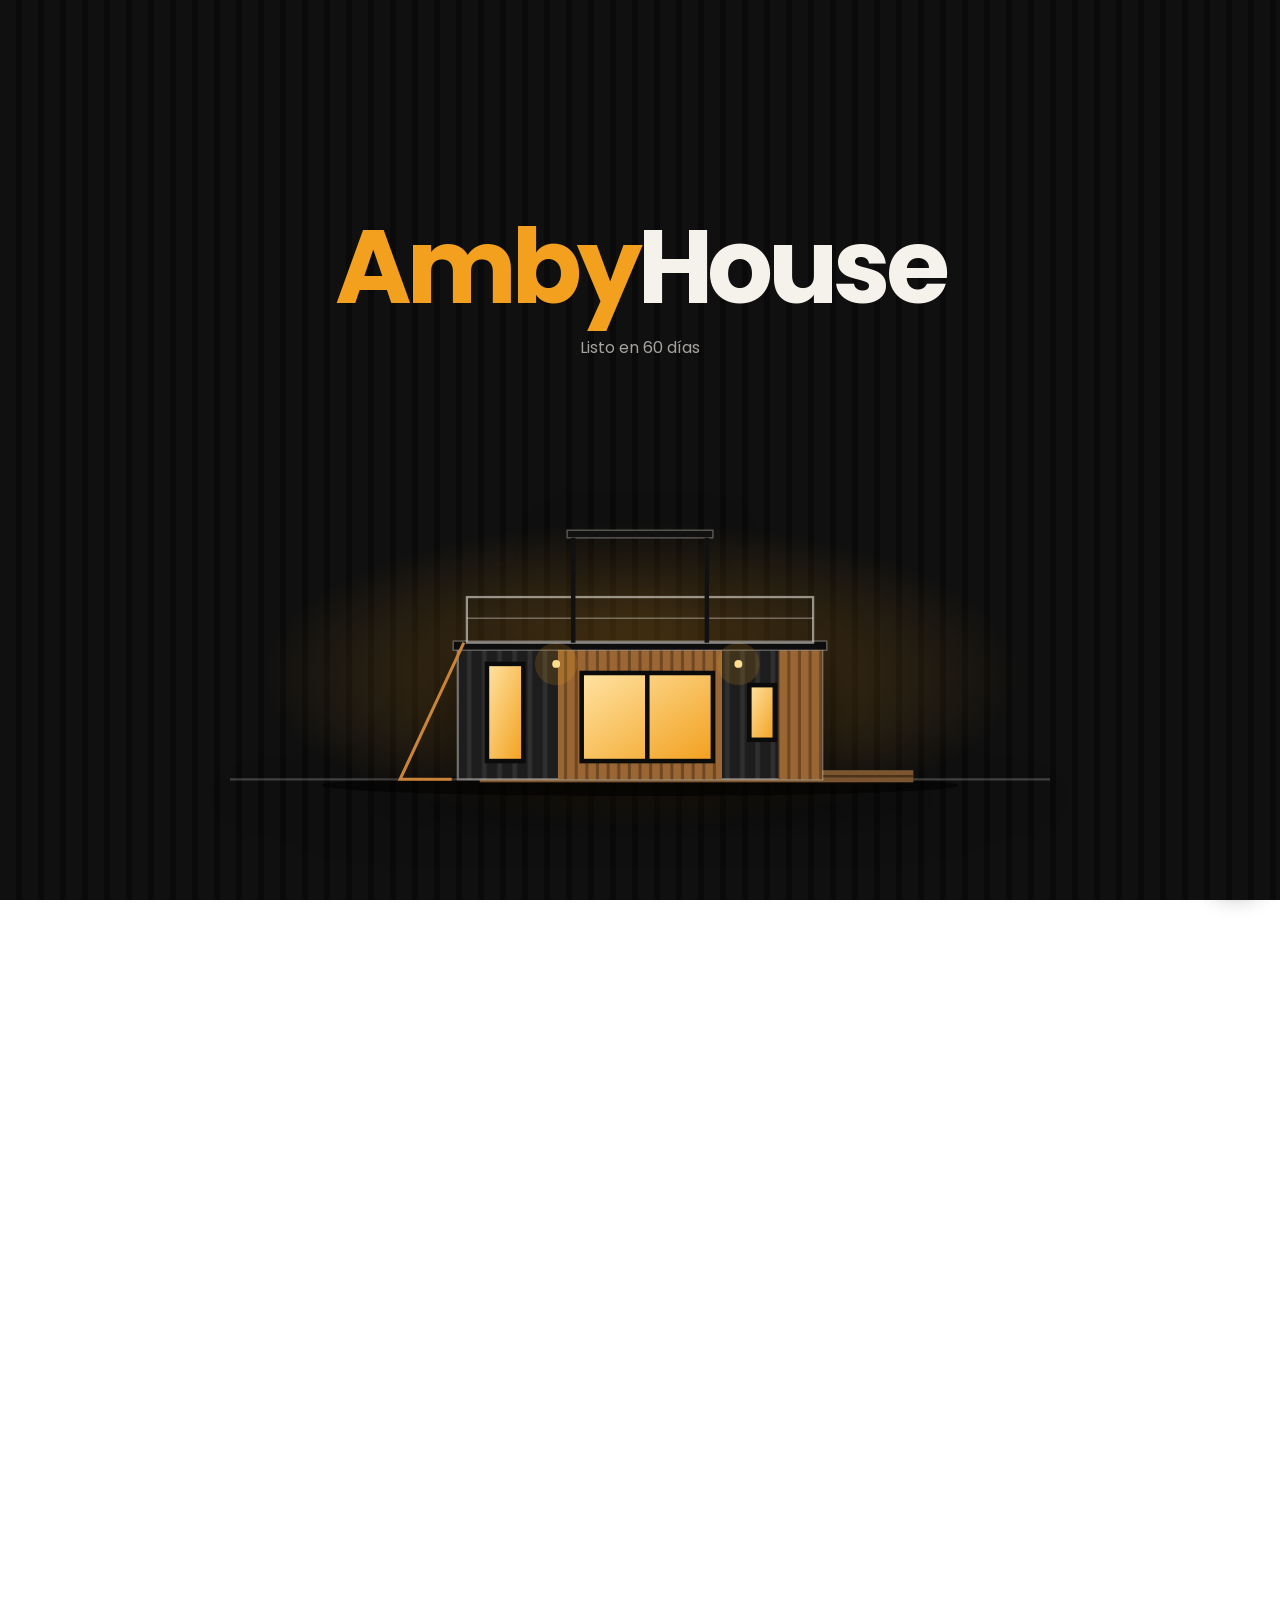
==== index.html @ 0f4a75ae "update" ====
<!DOCTYPE html>
<html lang="es-AR"><head><meta charset="utf-8"><meta name="viewport" content="width=device-width,initial-scale=1,viewport-fit=cover">
<title>Amby House | Construcción modular en contenedores</title>
<meta name="description" content="Casas modulares en contenedores, de 15 a 90 m². Planificación a entrega en 60 a 90 días, precio cerrado y fabricación industrial en Córdoba.">
<meta name="theme-color" content="#0B0B0B">
<link rel="icon" href="data:image/svg+xml,%3Csvg xmlns='http://www.w3.org/2000/svg' viewBox='0 0 64 64'%3E%3Crect width='64' height='64' rx='12' fill='%230B0B0B'/%3E%3Cpath d='M12 50 32 12l20 38h-9L32 28 21 50z' fill='%23F2A01E'/%3E%3C/svg%3E">
<link rel="preload" href="fonts/poppins-400.woff" as="font" type="font/woff" crossorigin>
<link rel="preload" href="fonts/poppins-600.woff" as="font" type="font/woff" crossorigin>
<link rel="stylesheet" href="css/styles.css">
</head><body data-p="home">
<a class="skip" href="#modelos">Saltar a los modelos</a>
<div id="hd"></div>
<main>
<section class="hero" id="inicio"><div class="wrap hg"><div class="ht">
<p class="eye">Construcción modular en contenedores</p>
<h1>Construí tu proyecto en 60 días.</h1>
<p class="sub">De la planificación a la entrega, entre 60 y 90 días. Fabricación industrial en Córdoba, precio cerrado y módulos de 15 a 90 m².</p>
<div class="acts"><a class="btn" href="configurador.html">Configurá tu proyecto</a><a class="btn g" href="#modelos">Ver modelos</a></div></div>
<div class="hstage"><div id="hsv"></div><div class="hread"><div><strong id="hn"></strong><small id="hm"></small></div><a class="btn s" id="hl" href="#">Ver ficha</a></div><div class="hpw" id="hw"><div class="hpills" id="hp" role="group" aria-label="Elegí un modelo"></div></div></div></div>
<ul class="stats wrap"><li><strong>60</strong>días promedio de construcción</li><li><strong>100+</strong>proyectos entregados</li><li><strong>35.000+</strong>m² construidos en 2025</li><li><strong>0%</strong>sobrecostos en proyectos cerrados</li></ul></section>
<div class="mq" aria-hidden="true"><div><span>Entrega en 60 a 90 días</span><span>Precio cerrado</span><span>Fabricación industrial</span><span>Llave en mano</span><span>Módulos de 15 a 90 m²</span><span>Entrega en 60 a 90 días</span><span>Precio cerrado</span><span>Fabricación industrial</span><span>Llave en mano</span><span>Módulos de 15 a 90 m²</span></div></div>
<section class="sec" id="porque"><div class="wrap">
<h2 class="rv">Por qué construcción modular</h2>
<div class="why">
<article class="rv"><h3>Rapidez industrial</h3><p>Se construye en fábrica mientras preparás el terreno. Hasta 50% menos de tiempo que la obra tradicional.</p></article>
<article class="rv"><h3>Costos predecibles</h3><p>Precio cerrado desde el primer día, sin extras ocultos ni sorpresas de obra.</p></article>
<article class="rv"><h3>Escalabilidad</h3><p>Probaste el sistema con un proyecto: replicalo cuantas veces quieras con la misma calidad.</p></article>
<article class="rv"><h3>Sustentabilidad</h3><p>Ahorro energético de hasta 40%. Proyectos eficientes que se venden y se alquilan mejor.</p></article>
</div></div></section>
<section class="sec alt" id="modelos"><div class="wrap">
<h2 class="rv">Modelos</h2><p class="lead rv">Siete tipologías, de 15 a 90 m². Todas con pérgola o terraza y deck.</p>
<div class="mods" id="mods"></div>
<p class="note">Imágenes y fichas de referencia. Las medidas, terminaciones y valores se confirman en la cotización.</p>
</div></section>
<section class="sec alt" id="herramientas"><div class="wrap"><h2 class="rv">Herramientas para decidir mejor</h2><p class="lead rv">Compará modelos o calculá cuánto tardás en recuperar la inversión.</p>
<div class="tools"><a class="tool rv" href="comparar.html"><h3>Comparador de modelos</h3><p>Hasta 3 modelos lado a lado: tamaño, ambientes y valor de referencia.</p><span>Comparar →</span></a><a class="tool rv" href="calculadora.html"><h3>Calculadora de rentabilidad</h3><p>Para alojamientos turísticos: inversión, ingreso anual y años de recupero.</p><span>Calcular →</span></a></div></div></section>
<section class="sec" id="proceso"><div class="wrap"><h2 class="rv">De la idea a la llave, en 60 a 90 días</h2><p class="lead rv">Mirá cómo se arma tu módulo, etapa por etapa.</p>
<div class="scn" id="scn"><div class="stage"></div><ol class="sl"></ol></div>
<div class="acts rv" style="margin-top:2rem"><a class="btn g" href="proceso.html">Ver el proceso completo</a></div></div></section>
<section class="split" id="amby" aria-label="Amby House y Amby">
<article class="sp-h rv"><div class="bx"><p class="eye">La casa madre</p><div class="mk">Amby<b>House</b></div><p class="d">Construcción modular en contenedores. La empresa principal, con más de 100 proyectos entregados.</p><ul><li>Funcional y accesible</li><li>Obra rápida</li><li>Trayectoria probada</li></ul><a class="btn" href="#modelos">Ver modelos</a></div></article>
<article class="sp-a rv"><div class="bx"><p class="ea">Nueva marca</p><div class="am">Am<i>b</i>y</div><p class="d">Arquitectura modular en steel frame. Más diseño, más detalle y terminaciones de nivel premium.</p><ul><li>Proyectos arquitectónicos</li><li>Diseño de autor</li><li>Nivel premium</li></ul><a class="ab" href="https://amby-nine.vercel.app" target="_blank" rel="noopener">Conocer Amby</a></div></article>
</section>
<section class="sec cta" id="contacto"><div class="wrap cg"><div><h2 class="rv">¿Listo para construir tu próximo proyecto?</h2>
<p class="lead rv">Contanos qué modelo te interesa y te respondemos por WhatsApp con una cotización sin compromiso.</p>
<div class="acts rv"><a class="btn g" href="tel:+5493518096768">+54 9 351 809-6768</a><a class="btn g" href="mailto:info@ambyhouse.com">info@ambyhouse.com</a></div></div>
<form class="cf rv" id="cf" novalidate><label>Tu nombre *<input name="nombre" autocomplete="name" required></label><label>WhatsApp *<input name="wa" type="tel" autocomplete="tel" inputmode="tel" required></label><label>Modelo de interés<select name="modelo" id="cm"></select></label><label>Mensaje<textarea name="msg" rows="3" placeholder="Contanos sobre tu terreno o tu idea (opcional)"></textarea></label><p class="err" id="ce" role="alert"></p><button class="btn" type="submit">Enviar por WhatsApp</button></form></div></section>
</main>
<div id="ft"></div>
<script src="js/data.js" defer></script><script src="js/main.js" defer></script>
</body></html>
---- css/styles.css ----
/* Fuentes propias (sin depender de Google Fonts) */
@font-face{font-family:'Poppins';font-style:normal;font-weight:400;font-display:swap;src:url('../fonts/poppins-400.woff') format('woff')}
@font-face{font-family:'Poppins';font-style:normal;font-weight:500;font-display:swap;src:url('../fonts/poppins-500.woff') format('woff')}
@font-face{font-family:'Poppins';font-style:normal;font-weight:600;font-display:swap;src:url('../fonts/poppins-600.woff') format('woff')}
@font-face{font-family:'Poppins';font-style:normal;font-weight:700;font-display:swap;src:url('../fonts/poppins-700.woff') format('woff')}
@font-face{font-family:'Sora';font-style:normal;font-weight:400;font-display:swap;src:url('../fonts/sora-400.woff') format('woff')}
@font-face{font-family:'Sora';font-style:normal;font-weight:500;font-display:swap;src:url('../fonts/sora-500.woff') format('woff')}
@font-face{font-family:'Sora';font-style:normal;font-weight:600;font-display:swap;src:url('../fonts/sora-600.woff') format('woff')}
:root{--k:#0B0B0B;--k2:#141414;--k3:#1d1d1d;--w:#F5F2EC;--o:#F2A01E;--od:#B9740A;--m:rgba(245,242,236,.66);--ln:rgba(245,242,236,.14);--f:'Poppins',system-ui,sans-serif;--e:cubic-bezier(.2,.7,.2,1);--pad:clamp(1.1rem,4vw,2.5rem)}
*{box-sizing:border-box;margin:0;min-width:0;-webkit-tap-highlight-color:transparent}
html{scroll-behavior:smooth;scroll-padding-top:76px;overflow-x:clip}
body{font:400 1rem/1.7 var(--f);background:var(--k);color:var(--w);overflow-x:clip;-webkit-font-smoothing:antialiased}
img,svg{display:block;max-width:100%}img{background:var(--k3);object-fit:cover;height:auto}
a{color:inherit}:focus-visible{outline:3px solid var(--o);outline-offset:3px}
.skip{position:absolute;left:-999px}.skip:focus{left:8px;top:8px;background:var(--w);color:var(--k);padding:8px;z-index:99}
.wrap{width:100%;max-width:1200px;margin-inline:auto;padding-inline:var(--pad)}
h1,h2,h3{line-height:1.08;letter-spacing:-.03em;font-weight:600}
h2{font-size:clamp(2rem,5vw,3.4rem);margin-bottom:1rem;max-width:18ch}
h3{font-size:1.15rem;letter-spacing:-.01em}
.eye{font-size:.85rem;font-weight:500;color:var(--o);margin-bottom:1.2rem}
.lead{color:var(--m);max-width:52ch;margin-bottom:2rem}
/* botones */
.btn{display:inline-flex;align-items:center;justify-content:center;background:var(--o);color:var(--k);font:600 .95rem/1.2 var(--f);padding:.95rem 1.8rem;border-radius:4px;border:0;text-decoration:none;cursor:pointer;transition:transform .25s var(--e),box-shadow .3s,background .3s}
.btn:hover{box-shadow:0 10px 28px rgba(242,160,30,.35);transform:translateY(-2px)}.btn:active{transform:scale(.97)}
.btn.s{padding:.6rem 1.2rem;font-size:.85rem}.btn.g{background:0;color:var(--w);box-shadow:inset 0 0 0 1.5px rgba(245,242,236,.4)}.btn.g:hover{box-shadow:inset 0 0 0 1.5px var(--o);color:var(--o)}.btn.k{background:var(--k);color:var(--w)}
.acts{display:flex;gap:.8rem;flex-wrap:wrap}
/* header */
.top{position:fixed;inset:0 0 auto;z-index:50;transition:background .3s,box-shadow .3s}.top.sc{background:rgba(11,11,11,.9);backdrop-filter:blur(14px);box-shadow:0 1px 0 var(--ln)}
.top .wrap{display:flex;align-items:center;justify-content:space-between;height:72px}
.brand{font:600 1.5rem/1 var(--f);letter-spacing:-.04em;color:var(--o);text-decoration:none}.brand b{font-weight:600;color:var(--w)}
nav{display:flex;gap:1.8rem;align-items:center}nav a:not(.btn){text-decoration:none;font-size:.9rem;color:var(--m);transition:color .3s}nav a:not(.btn):hover{color:var(--w)}
.burger{display:none;background:0;border:0;width:44px;height:44px;cursor:pointer}.burger i{display:block;height:2px;background:var(--w);margin:7px 10px;transition:transform .3s}
.burger[aria-expanded=true] i:first-child{transform:translateY(4.5px) rotate(45deg)}.burger[aria-expanded=true] i:last-child{transform:translateY(-4.5px) rotate(-45deg)}
/* hero: chapa ondulada de contenedor */
.hero{position:relative;min-height:100svh;display:grid;align-content:end;gap:3rem;padding:8rem 0 2.5rem;overflow:hidden;isolation:isolate;background:radial-gradient(60% 55% at 85% 90%,rgba(242,160,30,.22),transparent 70%),repeating-linear-gradient(90deg,#101010 0 16px,#0a0a0a 16px 22px)}
.hero::after{content:"";position:absolute;inset:0;z-index:-1;background:linear-gradient(180deg,rgba(11,11,11,.2),var(--k) 96%)}
.hero h1{font-size:clamp(2.6rem,8vw,6.4rem);max-width:12ch;font-weight:700;letter-spacing:-.045em}
.sub{max-width:46ch;color:var(--m);font-size:1.1rem;margin:1.6rem 0 2rem}
.num{position:absolute;right:var(--pad);top:50%;transform:translateY(-62%);font:700 clamp(12rem,34vw,30rem)/.8 var(--f);letter-spacing:-.08em;color:transparent;-webkit-text-stroke:2px rgba(242,160,30,.55);user-select:none;pointer-events:none;z-index:-1}
.stats{list-style:none;display:grid;grid-template-columns:repeat(4,minmax(0,1fr));gap:1.2rem;padding-top:1.6rem;border-top:1px solid var(--ln);font-size:.85rem;color:var(--m)}
.stats strong{display:block;font-size:clamp(1.6rem,3.6vw,2.6rem);font-weight:600;color:var(--o);letter-spacing:-.03em;line-height:1.2}
/* secciones */
.sec{padding-block:clamp(4rem,10vw,8rem)}.alt{background:var(--k2)}
.why{display:grid;grid-template-columns:repeat(auto-fit,minmax(min(100%,240px),1fr));gap:1px;background:var(--ln);border:1px solid var(--ln);margin-top:2.5rem}
.why article{background:var(--k);padding:2rem 1.6rem;border-top:3px solid var(--o)}.why p{color:var(--m);margin-top:.7rem;font-size:.95rem}
.chips{display:flex;gap:.5rem;flex-wrap:wrap;margin-bottom:1.8rem}
.chip{background:0;color:var(--w);font:500 .85rem var(--f);border:1.5px solid var(--ln);border-radius:99px;padding:.5rem 1.1rem;cursor:pointer;transition:background .3s,border-color .3s}.chip:hover{border-color:var(--o)}.chip[aria-pressed=true]{background:var(--o);border-color:var(--o);color:var(--k);font-weight:600}
.mods{display:grid;grid-template-columns:repeat(auto-fill,minmax(min(100%,300px),1fr));gap:1.2rem}
.mod{background:var(--k);border:1px solid var(--ln);border-radius:6px;overflow:hidden;display:grid;grid-template-rows:auto 1fr;transition:border-color .3s,transform .4s var(--e);animation:pop .5s var(--e)}
.mod:hover{border-color:var(--o);transform:translateY(-4px)}@keyframes pop{from{opacity:0;transform:translateY(12px)}}
.mod .im{position:relative;overflow:hidden;aspect-ratio:5/4}.mod img{width:100%;height:100%;transition:transform 1s var(--e)}.mod:hover img{transform:scale(1.05)}
.tag{position:absolute;left:.8rem;top:.8rem;background:var(--o);color:var(--k);font-size:.72rem;font-weight:600;padding:.25rem .7rem;border-radius:3px}
.mod .t{padding:1.4rem;display:grid;gap:.5rem;align-content:start}.mod h3{font-size:1.7rem;font-weight:700;letter-spacing:-.03em}
.m2{color:var(--m);font-size:.9rem}.m2 strong{color:var(--o);font-size:1.15rem}
.mod ul{list-style:none;padding:0;margin:.4rem 0 1rem;font-size:.9rem;color:var(--m)}.mod li{padding:.35rem 0 .35rem 1.1rem;border-top:1px solid var(--ln);position:relative}.mod li::before{content:"";position:absolute;left:0;top:1.05em;width:.45rem;height:2px;background:var(--o)}
.mod .btn{justify-self:start}
.note{margin-top:2rem;font-size:.82rem;color:var(--m)}
.steps{list-style:none;padding:0;display:grid;grid-template-columns:repeat(auto-fit,minmax(min(100%,220px),1fr));gap:2rem;margin-top:2.5rem;counter-reset:s;position:relative}
.steps li{counter-increment:s;border-top:1px solid var(--ln);padding-top:1.2rem}.steps li::before{content:"0" counter(s);display:block;font:600 2rem/1 var(--f);color:var(--o);margin-bottom:.9rem}.steps p{color:var(--m);margin-top:.5rem;font-size:.95rem}
/* mención a Amby: única banda clara */
.light{background:var(--w);color:var(--k)}.light h2{max-width:20ch}
.twin{display:grid;grid-template-columns:repeat(2,minmax(0,1fr));gap:1.2rem;margin-top:2.5rem;max-width:900px}
.twin article{border-radius:6px;padding:clamp(1.4rem,3vw,2.2rem);display:grid;gap:.6rem;align-content:start;min-height:18rem}.twin h3{font-size:1.7rem;font-weight:700}
.twin ul{list-style:none;padding:0;margin:.6rem 0 1.2rem}.twin li{padding:.5rem 0;border-top:1px solid currentColor;border-color:rgba(11,11,11,.2)}
.twin .a{background:var(--k);color:var(--w)}.twin .a li{border-color:var(--ln)}.twin .b{background:#fff;box-shadow:inset 0 0 0 1.5px var(--k)}.twin .btn{justify-self:start;margin-top:auto}
.cta{background:radial-gradient(70% 90% at 50% 0%,rgba(242,160,30,.22),transparent 72%),var(--k)}.cta .lead{margin-bottom:2rem}
/* footer */
footer{background:#070707;border-top:1px solid var(--ln);padding-block:4rem 2rem;font-size:.92rem;color:var(--m)}
footer .wrap{display:grid;grid-template-columns:1.4fr 1fr 1fr;gap:2.5rem}footer span{display:block;color:var(--o);font-weight:600;font-size:.85rem;margin-bottom:.8rem}
footer a{display:block;text-decoration:none;padding:.15rem 0;transition:color .3s}footer a:hover{color:var(--w)}footer .brand{display:inline-block;margin-bottom:.8rem;font-size:1.8rem}footer p{max-width:34ch}
.f-bot{grid-column:1/-1;border-top:1px solid var(--ln);padding-top:1.4rem;font-size:.8rem;max-width:none}
.wa{position:fixed;right:max(1rem,env(safe-area-inset-right));bottom:max(1rem,env(safe-area-inset-bottom));z-index:40;width:56px;height:56px;border-radius:50%;display:grid;place-items:center;background:#25D366;color:#fff;box-shadow:0 10px 26px rgba(0,0,0,.4);transition:transform .3s var(--e)}.wa:hover{transform:scale(1.07)}.wa svg{width:32px;height:32px}
.rv{opacity:0;transform:translateY(24px);transition:opacity .8s var(--e),transform .8s var(--e)}.rv.in{opacity:1;transform:none}
@media(max-width:860px){
 .burger{display:block}nav{position:absolute;top:100%;left:0;right:0;flex-direction:column;align-items:flex-start;background:var(--k);padding:1.2rem var(--pad) 1.8rem;gap:1.2rem;border-bottom:1px solid var(--ln);clip-path:inset(0 0 100% 0);transition:clip-path .5s var(--e)}nav.open{clip-path:inset(0)}
 .top{background:rgba(11,11,11,.9);backdrop-filter:blur(14px)}
 .stats{grid-template-columns:repeat(2,minmax(0,1fr))}.num{opacity:.5}
 footer .wrap{grid-template-columns:1fr}}
@media(max-width:700px){.twin{grid-template-columns:minmax(0,1fr)}.twin article{min-height:0}.hero .acts .btn{flex:1}}
@media(prefers-reduced-motion:reduce){*,*::before,*::after{animation:none!important;transition:none!important;scroll-behavior:auto!important}.rv{opacity:1;transform:none}}

/* ===== páginas internas ===== */
.pg{padding-block:8rem 5rem}.pg h1{font-size:clamp(2.2rem,6vw,4rem);margin-bottom:1rem;max-width:18ch;font-weight:700}.pg .lead em{color:var(--o);font-style:normal}
.mod .im{display:block;border:0;padding:0;cursor:pointer;width:100%;background:none}.from{color:var(--w);font-weight:600;margin:.2rem 0 .8rem}.from small{color:var(--m);font-weight:400}.mod .acts{gap:.5rem}
select,input,textarea{font:400 1rem var(--f);color:var(--w);background:var(--k3);border:1.5px solid var(--ln);border-radius:4px;padding:.75rem .9rem;width:100%}select:focus,input:focus,textarea:focus{border-color:var(--o);outline:0}
label{display:grid;gap:.35rem;font-size:.85rem;font-weight:500;color:var(--m)}
.stp{list-style:none;padding:0;display:flex;gap:.5rem;margin:2rem 0}.stp li{flex:1}.stp button{width:100%;background:0;border:0;border-top:2px solid var(--ln);color:var(--m);font:500 .85rem var(--f);padding:.8rem 0 0;text-align:left;cursor:pointer;display:flex;gap:.5rem;align-items:center}.stp b{display:grid;place-items:center;width:24px;height:24px;border-radius:50%;border:1px solid currentColor;font-size:.75rem}
.stp .on button{border-color:var(--o);color:var(--w)}.stp .on b,.stp .done b{background:var(--o);border-color:var(--o);color:var(--k)}.stp .done button{border-color:var(--o)}.stp button:disabled{opacity:.4;cursor:default}
.cfg{display:grid;grid-template-columns:minmax(0,1fr) minmax(0,360px);gap:2.5rem;align-items:start}#panel h2{font-size:clamp(1.5rem,3.4vw,2.2rem);margin-bottom:1.4rem}
.opts{display:grid;grid-template-columns:repeat(auto-fill,minmax(min(100%,190px),1fr));gap:1rem}.opts.two{grid-template-columns:repeat(auto-fit,minmax(min(100%,240px),1fr))}
.opt{text-align:left;background:var(--k2);color:var(--w);font:400 .9rem/1.5 var(--f);border:1.5px solid var(--ln);border-radius:6px;padding:0 0 1rem;cursor:pointer;display:grid;gap:.25rem;overflow:hidden;transition:border-color .3s,transform .3s var(--e)}
.opt:hover{transform:translateY(-3px);border-color:rgba(242,160,30,.6)}.opt[aria-pressed=true]{border-color:var(--o);box-shadow:0 0 0 3px rgba(242,160,30,.2)}.opt img{width:100%;aspect-ratio:5/4;margin-bottom:.5rem}.opt strong,.opt span,.opt em{padding-inline:1rem}.opt strong{font-size:1.1rem}.opt span{color:var(--m)}
.opt.ln{padding-top:1.1rem}.opt em{font-style:normal;color:var(--o);font-weight:600;margin-top:.4rem}.opt em small{color:var(--m);font-weight:400}
.nav2{display:flex;justify-content:space-between;gap:.8rem;margin-top:2rem}.nav2 .btn[hidden]{display:none}.nav2 #next{margin-left:auto}.btn:disabled{opacity:.35;pointer-events:none}
.side{position:sticky;top:92px;background:var(--k2);border:1px solid var(--ln);border-radius:6px;overflow:hidden;display:grid}.side img{width:100%;aspect-ratio:5/4}.side>p{padding:1.6rem}
.side dl,.spec{display:grid;grid-template-columns:auto minmax(0,1fr);gap:.5rem 1.2rem;font-size:.92rem;padding:1.2rem 1.4rem 0}.side dt,.spec dt{color:var(--m)}.side dd,.spec dd{text-align:right;font-weight:600}
.tot{padding:1.2rem 1.4rem 1.4rem;display:grid;gap:.3rem}.tot span{font-size:.8rem;color:var(--m)}.tot strong{font-size:2rem;color:var(--o);letter-spacing:-.02em;line-height:1.1}.tot small{font-size:.74rem;color:var(--m);line-height:1.45}
dialog{background:var(--k2);color:var(--w);border:1px solid var(--ln);border-radius:8px;padding:1.6rem;width:min(92vw,480px);max-height:92svh;margin:auto}dialog::backdrop{background:rgba(0,0,0,.75);backdrop-filter:blur(4px)}
#fm{display:grid;gap:1rem}.sel{color:var(--o);font-weight:600;font-size:.9rem}.err{color:#ff7a7a;font-size:.9rem;min-height:1.2em}
.flt{display:grid;grid-template-columns:2fr 1fr 1fr 1fr auto;gap:1rem;align-items:end;margin:2rem 0 1.2rem}.empty{grid-column:1/-1;color:var(--m);padding:3rem 0}
dialog.pd{width:min(94vw,720px);padding:0;overflow:auto}.pd .t{padding:1.6rem;display:grid;gap:1rem}.pd>div>img{width:100%;aspect-ratio:16/10}.x{position:absolute;right:.8rem;top:.8rem;z-index:2;width:40px;height:40px;border-radius:50%;border:0;background:rgba(0,0,0,.7);color:#fff;cursor:pointer;font-size:1rem}
.crumb{font-size:.85rem;color:var(--m);margin-bottom:1.5rem}.crumb a{text-underline-offset:4px}.md{display:grid;grid-template-columns:minmax(0,1.2fr) minmax(0,1fr);gap:clamp(1.5rem,4vw,3.5rem);align-items:start}
.main{border-radius:6px;overflow:hidden;aspect-ratio:5/4;cursor:zoom-in}.main img{width:100%;height:100%}.thumbs{display:flex;gap:.7rem;margin-top:.8rem}.thumbs button{width:84px;border:1.5px solid var(--ln);border-radius:4px;overflow:hidden;padding:0;background:0;cursor:pointer}.thumbs button:hover{border-color:var(--o)}.thumbs img{aspect-ratio:4/3;width:100%}
.pills{list-style:none;padding:0;display:flex;flex-wrap:wrap;gap:.5rem;margin:0 0 1.2rem}.pills li{border:1px solid var(--ln);border-radius:99px;padding:.3rem .9rem;font-size:.85rem;color:var(--m)}
#md h2{margin-top:4rem}.fx{display:grid;grid-template-columns:repeat(2,minmax(0,1fr));gap:2rem;align-items:start}.fx .spec{padding:0;border-top:1px solid var(--ln)}.fx .spec dt,.fx .spec dd{padding:.8rem 0;border-bottom:1px solid var(--ln)}
.plano{display:grid;place-content:center;gap:.3rem;text-align:center;min-height:16rem;border:1.5px dashed var(--ln);border-radius:6px;color:var(--m)}.plano span{color:var(--w);font-weight:600}
.pn{display:flex;justify-content:space-between;margin-top:3rem;padding-top:1.5rem;border-top:1px solid var(--ln)}.pn a{text-decoration:none;font-weight:600;font-size:1.2rem;transition:color .3s}.pn a:hover{color:var(--o)}
dialog.lb{width:min(96vw,1100px);background:0;border:0;padding:0}.lb img{width:100%;max-height:90svh;object-fit:contain;background:0}
.et{display:grid;grid-template-columns:repeat(auto-fit,minmax(min(100%,300px),1fr));gap:1.2rem;margin-top:2.5rem}.et article{background:var(--k2);border:1px solid var(--ln);border-radius:6px;padding:1.6rem;display:grid;gap:.5rem;align-content:start;position:relative}
.et .n{font:700 3rem/1 var(--f);color:transparent;-webkit-text-stroke:1.5px var(--o);letter-spacing:-.04em}.et p{color:var(--m);font-size:.95rem}.et .eye{margin:0;color:var(--o)}.et ul,.why ul{list-style:none;padding:0;margin-top:.6rem}.et li,.why li{padding:.4rem 0 .4rem 1.1rem;border-top:1px solid var(--ln);position:relative;font-size:.9rem;color:var(--m)}.et li::before,.why li::before{content:"";position:absolute;left:0;top:1.05em;width:.45rem;height:2px;background:var(--o)}
.tip{margin-top:1.6rem;border-left:3px solid var(--o);padding-left:1rem;font-size:.95rem}#fq{max-width:800px;margin-top:1.6rem}
details{border-bottom:1px solid var(--ln);padding:1.2rem 0}summary{cursor:pointer;font-weight:600;list-style:none;display:flex;justify-content:space-between;gap:1rem}summary::-webkit-details-marker{display:none}summary::after{content:"+";color:var(--o);font-size:1.5rem;line-height:1;transition:transform .4s var(--e)}details[open] summary::after{transform:rotate(135deg)}details p{margin-top:.7rem;color:var(--m)}
@media(max-width:860px){.cfg,.md,.fx{grid-template-columns:minmax(0,1fr)}.side{position:static}.flt{grid-template-columns:1fr 1fr}.flt label:first-child{grid-column:1/-1}.stp button{font-size:0;gap:0}.stp .on button{font-size:.85rem;gap:.5rem}}

/* ===== dibujo del módulo, hero, escena y configurador v2 ===== */
.hs{width:100%;height:auto;display:block}.hs text{letter-spacing:.02em}
.hs.a .p{opacity:0;animation:hsin .9s var(--e) var(--d) both}@keyframes hsin{from{opacity:0;transform:translateY(20px)}to{opacity:1;transform:none}}
.hs.sc .p{opacity:0;transform:translateY(14px);transition:opacity .9s,transform .9s var(--e)}.hs.sc .p.on{opacity:1;transform:none}
.hs .gl{animation:glw 3.4s ease-in-out infinite alternate}@keyframes glw{to{opacity:.8}}
.hg{display:grid;grid-template-columns:minmax(0,1.05fr) minmax(0,1fr);gap:clamp(2rem,5vw,4rem);align-items:center}
.hstage{background:rgba(16,16,16,.78);border:1px solid var(--ln);border-radius:10px;padding:1.4rem 1.4rem 1.2rem;backdrop-filter:blur(8px)}
.hread{display:flex;justify-content:space-between;align-items:center;gap:1rem;margin-top:.4rem}.hread strong{display:block;font-size:1.7rem;line-height:1.1;letter-spacing:-.03em}.hread small{color:var(--m);font-size:.85rem}
.hpills{display:flex;gap:.5rem;overflow-x:auto;margin:1.1rem -.2rem 0;padding:.2rem .2rem .3rem;scrollbar-width:none}.hpills::-webkit-scrollbar{display:none}
.hpills button{flex:none;background:0;color:var(--w);font:500 .82rem var(--f);border:1.5px solid var(--ln);border-radius:99px;padding:.5rem 1rem;cursor:pointer;transition:background .3s,border-color .3s}.hpills button:hover{border-color:var(--o)}.hpills button[aria-pressed=true]{background:var(--o);border-color:var(--o);color:var(--k);font-weight:600}
.hero .num{display:none}
/* escena del proceso */
.scn{display:grid;grid-template-columns:minmax(0,1fr) minmax(0,1fr);gap:clamp(2rem,5vw,4.5rem);margin-top:2.5rem;align-items:start}
.scn .stage{position:sticky;top:96px;background:var(--k2);border:1px solid var(--ln);border-radius:10px;padding:1.4rem}.alt .scn .stage{background:var(--k)}
.sl{list-style:none;padding:0;margin:0}.sl li{display:flex;gap:1.3rem;padding:2.4rem 0;min-height:36vh;border-top:1px solid var(--ln);opacity:.38;transition:opacity .6s}.sl li.on{opacity:1}.sl li.done{opacity:.62}
.sl b{font:700 2.2rem/1 var(--f);color:transparent;-webkit-text-stroke:1.5px var(--o);letter-spacing:-.04em;transition:color .5s}.sl li.on b{color:var(--o)}.sl h3{font-size:1.35rem;margin-bottom:.5rem}.sl p{color:var(--m)}
/* configurador v2 */
body[data-p=cfg] .wa{display:none}.cfg{display:grid;grid-template-columns:minmax(0,1fr) minmax(0,440px);grid-template-areas:"cp side";gap:clamp(2rem,5vw,3.5rem);align-items:start;padding-bottom:7.5rem}.cp{grid-area:cp}.side{grid-area:side}
.side{position:sticky;top:92px;padding:0;background:var(--k2);border:1px solid var(--ln);border-radius:10px;overflow:hidden}.pv{padding:1.6rem 1.2rem .6rem;background:radial-gradient(70% 90% at 50% 100%,rgba(242,160,30,.14),transparent 70%)}
.sline{display:none}.side dl{padding-bottom:1.4rem}
.stp{margin:0 0 1.8rem}#panel h2{font-size:clamp(1.6rem,4vw,2.3rem);margin-bottom:1.3rem}
.opts.sm{grid-template-columns:repeat(auto-fill,minmax(min(100%,150px),1fr));gap:.7rem}.opts.sm .opt{padding:1rem 1.1rem;gap:.1rem}.opts.sm .opt strong{padding:0;font-size:1.15rem}.opts.sm .opt span{padding:0;font-size:.85rem}
.bar{position:fixed;inset:auto 0 0;z-index:45;background:rgba(11,11,11,.94);backdrop-filter:blur(14px);border-top:1px solid var(--ln);padding:.85rem 0 max(.85rem,env(safe-area-inset-bottom))}
.bar .wrap{display:flex;align-items:center;gap:.8rem}.bt{flex:1}.bt small{display:block;font-size:.72rem;color:var(--m);line-height:1.2}.bt strong{font-size:1.35rem;color:var(--o);letter-spacing:-.02em;line-height:1.2}.bar .btn[hidden]{display:none}
.plano{padding:1rem}.plano small{display:block;margin-top:.6rem;color:var(--m);font-size:.78rem}.plano .hs{max-width:520px;margin:auto}
/* aire en celular */
@media(max-width:860px){
 .hg,.scn{grid-template-columns:minmax(0,1fr)}.hero{padding-top:7rem}.hstage{padding:1.1rem}
 .scn .stage{top:68px;z-index:4;padding:.8rem}.sl li{min-height:30vh;padding:1.8rem 0}
 .cfg{grid-template-columns:minmax(0,1fr);grid-template-areas:"side" "cp";gap:1.4rem}
 .side{top:64px;z-index:6;margin-inline:calc(var(--pad)*-1);border-radius:0;border-inline:0;background:rgba(11,11,11,.96);backdrop-filter:blur(12px)}.pv{padding:.6rem 1.4rem .2rem}.pv .hs{max-height:150px}.side dl{display:none}.sline{display:block;text-align:center;padding:0 1rem .8rem;font-size:.85rem;font-weight:600;color:var(--m)}
 .pg{padding-top:6.5rem}}
@media(max-width:700px){
 :root{--pad:1.4rem}.sec{padding-block:4.8rem}h2{margin-bottom:1.5rem}.lead{margin-bottom:1.8rem;font-size:1.02rem}.eye{margin-bottom:1rem}
 .hero{gap:2.5rem;padding-bottom:2rem}.hero h1{font-size:clamp(2.45rem,11.5vw,3.3rem);line-height:1.04}.sub{margin:1.3rem 0 1.8rem}.hero .acts .btn{flex:1 1 100%}
 .stats{gap:2rem 1.2rem;padding-top:2rem}.why article{padding:1.8rem 1.4rem}.mods{gap:1.6rem}.mod .t{padding:1.6rem 1.4rem 1.7rem;gap:.7rem}.mod ul{margin:.6rem 0 1rem}.mod li{padding-block:.5rem}
 .chips{margin-bottom:2rem}.steps,.et{gap:1.2rem}.et article{padding:1.8rem 1.4rem}.twin article{padding:1.8rem 1.4rem}
 .stp li:not(.on) span{display:none}.stp button{padding-top:.9rem}.opts{gap:.8rem}.opt.ln{padding:1.3rem 0 1.3rem}
 .md{gap:2rem}#md h2{margin-top:3.2rem}.fx{gap:1.6rem}footer{padding-block:3.4rem 2rem}footer .wrap{gap:2.2rem}
 .flt{gap:1.1rem}details{padding:1.4rem 0}.pn a{font-size:1.05rem}}

/* ajustes tras revisar capturas */
.btn{white-space:nowrap}.bt strong{white-space:nowrap}
@media(max-width:860px){
 body[data-p=cfg] .pg{padding-top:5.4rem}body[data-p=cfg] .pg .eye,body[data-p=cfg] .pg>.wrap>.lead{display:none}
 body[data-p=cfg] .pg h1{font-size:1.5rem;margin:0 0 .6rem;max-width:none}
 .pv .hs{max-height:170px}.stp{margin:1.1rem 0 1.4rem}.stp li:not(.on) span{display:none}
 .bar .btn{padding:.85rem 1.2rem;font-size:.9rem}.bt strong{font-size:1.15rem}.hread .btn{flex:none}}
@media(max-width:380px){.bar .btn.g{display:none}}
@media(max-width:860px){.opts.sm .opt{padding:.7rem 1rem}.opt.ln{padding:.95rem 0}.opt.ln span{font-size:.88rem}.pv .hs{max-height:150px}.stp{margin:.9rem 0 1.1rem}#panel h2{margin-bottom:1rem}}

/* barra de progreso, herramientas, comparador y calculadora */
.prog{position:fixed;inset:0 0 auto;height:3px;z-index:60;background:var(--o);transform-origin:left;transform:scaleX(0)}
.tools{display:grid;grid-template-columns:repeat(auto-fit,minmax(min(100%,300px),1fr));gap:1.2rem;margin-top:2.2rem}
.tool{display:grid;gap:.6rem;padding:2rem 1.6rem;background:var(--k);border:1px solid var(--ln);border-radius:8px;text-decoration:none;transition:border-color .3s,transform .4s var(--e)}.tool:hover{border-color:var(--o);transform:translateY(-4px)}
.tool h3{font-size:1.5rem;font-weight:700}.tool p{color:var(--m);font-size:.95rem}.tool span{color:var(--o);font-weight:600;margin-top:.6rem}
.cmpw{overflow-x:auto;margin-top:1.6rem;border:1px solid var(--ln);border-radius:8px;-webkit-overflow-scrolling:touch}
.cmpt{width:100%;min-width:560px;border-collapse:collapse}.cmpt th,.cmpt td{padding:1rem 1.1rem;text-align:left;border-bottom:1px solid var(--ln);font-size:.92rem;vertical-align:middle}
.cmpt thead th{vertical-align:bottom;background:var(--k2)}.cmpt thead th strong{display:block;font-size:1.3rem;margin-top:.3rem;letter-spacing:-.02em}.cmpt thead th small{color:var(--m);font-weight:400}
.cmpt tbody th{color:var(--m);font-weight:500;width:26%;position:sticky;left:0;background:var(--k);z-index:1}.cmpt td{font-weight:600}.cmpt td.hi{color:var(--o)}.cmpt tr:last-child th,.cmpt tr:last-child td{border-bottom:0}
.cmpt .btn{margin:.2rem .3rem .2rem 0}.cmpt svg{min-width:120px}
.calc{display:grid;grid-template-columns:minmax(0,1fr) minmax(0,460px);grid-template-areas:"ci kp" "ci cr";gap:1.6rem clamp(2rem,5vw,3.5rem);align-items:start;margin-top:2rem}.ci{grid-area:ci;display:grid;gap:1.4rem}.kp{grid-area:kp}.cr{grid-area:cr;display:grid;gap:1.2rem}
.kp{position:sticky;top:84px;z-index:6;display:grid;grid-template-columns:repeat(3,minmax(0,1fr));gap:1px;background:var(--ln);border:1px solid var(--ln);border-radius:8px;overflow:hidden}.kp div{background:var(--k2);padding:1.1rem 1rem}.kp small{display:block;font-size:.72rem;color:var(--m);line-height:1.3}.kp strong{display:block;font-size:clamp(1.05rem,2.4vw,1.45rem);color:var(--o);letter-spacing:-.02em;line-height:1.25;margin-top:.2rem}
.ci fieldset{border:1px solid var(--ln);border-radius:8px;padding:1.4rem 1.3rem;display:grid;gap:1.1rem;min-width:0}.ci legend{padding:0 .5rem;font-weight:600;font-size:.9rem;color:var(--o)}
.row2{display:grid;grid-template-columns:repeat(2,minmax(0,1fr));gap:1rem}.chk{display:flex;align-items:center;gap:.7rem;font-size:.92rem;color:var(--w);font-weight:400}.chk input{width:20px;height:20px;accent-color:var(--o);flex:none}
input[type=range]{padding:0;accent-color:var(--o);height:28px}.rg{display:flex;justify-content:space-between;color:var(--w)}.rg output{color:var(--o);font-weight:600}
.cr .chart{background:var(--k2);border:1px solid var(--ln);border-radius:8px;padding:1.2rem}.cr .chart h3{font-size:1rem;margin-bottom:.4rem}.cr .chart svg{width:100%;height:auto}
.bd{display:grid;grid-template-columns:auto minmax(0,1fr);gap:.55rem 1.2rem;font-size:.9rem}.bd dt{color:var(--m)}.bd dd{text-align:right;font-weight:600}.disc{font-size:.8rem;color:var(--m);line-height:1.55}
@media(max-width:860px){.calc{grid-template-columns:minmax(0,1fr);grid-template-areas:"kp" "ci" "cr"}.kp{top:64px;margin-inline:calc(var(--pad)*-1);border-radius:0;border-inline:0}.kp div{padding:.8rem .8rem}.row2{grid-template-columns:minmax(0,1fr)}}
.tl{display:flex;gap:1.4rem;flex-wrap:wrap;margin-top:1.4rem;font-size:.9rem}.tl a{color:var(--o);text-underline-offset:4px}

/* intro, cinta y contacto */
body.intro{overflow:hidden}body.intro main *,body.intro .top *{animation-play-state:paused!important}
.mq{overflow:hidden;background:var(--o);color:var(--k);border-block:1px solid #000;font:600 .82rem/1 var(--f);text-transform:uppercase;letter-spacing:.08em}.mq div{display:flex;width:max-content;animation:mq 34s linear infinite}.mq span{padding:1.05rem 2.2rem;white-space:nowrap}.mq span::after{content:"";display:inline-block;width:6px;height:6px;margin-left:2.2rem;background:var(--k);transform:rotate(45deg)}@keyframes mq{to{transform:translateX(-50%)}}
.cg{display:grid;grid-template-columns:minmax(0,1fr) minmax(0,460px);gap:clamp(2rem,5vw,4rem);align-items:center}.cta .lead{margin-bottom:1.6rem}.cf{display:grid;gap:1rem;background:var(--k2);border:1px solid var(--ln);border-radius:10px;padding:1.8rem 1.6rem}.cf .btn{width:100%}
@media(max-width:860px){.cg{grid-template-columns:minmax(0,1fr)}}@media(max-width:700px){.cf{padding:1.6rem 1.3rem}.mq span{padding:.95rem 1.6rem}}
@media(prefers-reduced-motion:reduce){.mq div{animation:none}}

/* intro v2 */
.intro{position:fixed;inset:0;z-index:100;overflow:hidden;background:repeating-linear-gradient(90deg,#101010 0 16px,#0a0a0a 16px 22px);transition:transform .95s cubic-bezier(.75,0,.2,1)}.intro.out{transform:translateY(-101%)}
.intro::after{content:"";position:absolute;left:50%;bottom:8vh;width:min(110vw,760px);height:34vh;transform:translateX(-50%);background:radial-gradient(closest-side,rgba(242,160,30,.32),transparent);opacity:0;transition:opacity 1s}.intro.lit::after{opacity:1}
.ih{position:absolute;left:0;right:0;top:14vh;height:36vh;z-index:2;text-align:center}
.icn,.ilogo{position:absolute;inset:0;display:grid;place-content:center;transition:opacity .5s,transform .6s var(--e)}
.ilogo{opacity:0;transform:translateY(18px);transition-delay:.15s}.ilg{font:700 clamp(3.2rem,15vw,6.5rem)/1 var(--f);letter-spacing:-.05em;color:var(--o)}.ilg b{color:var(--w)}.ilogo p{margin-top:.9rem;color:var(--m);font-size:1rem}
.intro.lit .icn{opacity:0;transform:scale(.88)}.intro.lit .ilogo{opacity:1;transform:none}
.ic{position:absolute;left:50%;bottom:11vh;width:min(150vw,820px);margin-left:calc(min(150vw,820px)/-2);z-index:1;animation:idrop 1.9s both}
.ic::before{content:"";position:absolute;left:50%;bottom:92%;width:2px;height:130vh;margin-left:-1px;background:linear-gradient(#2a2a2a,#8a8a8a)}.ic::after{content:"";position:absolute;left:50%;top:calc(8% - 12px);width:12px;height:12px;margin-left:-6px;border:2px solid #aaa;border-radius:50%}
.ic .hs{filter:drop-shadow(0 18px 24px rgba(0,0,0,.6))}.intro .gl{animation:none;opacity:.07;transition:opacity .7s}.intro.lit .gl{opacity:1}
@keyframes idrop{0%{transform:translateY(-120vh);animation-timing-function:cubic-bezier(.45,0,.85,.55)}62%{transform:translateY(0);animation-timing-function:ease-out}72%{transform:translateY(-16px);animation-timing-function:ease-in}82%,100%{transform:translateY(0)}}
/* navbar: menú hamburguesa hasta 1060 px para que nada se pise */
nav{gap:clamp(1.1rem,2vw,1.8rem)}
@media(max-width:1060px){.burger{display:block}nav{position:absolute;top:100%;left:0;right:0;flex-direction:column;align-items:flex-start;background:var(--k);padding:1.2rem var(--pad) 1.8rem;gap:1.2rem;border-bottom:1px solid var(--ln);clip-path:inset(0 0 100% 0);transition:clip-path .5s var(--e)}nav.open{clip-path:inset(0)}.top{background:rgba(11,11,11,.9);backdrop-filter:blur(14px)}}
.intro.lit .ic::before,.intro.lit .ic::after{opacity:0;transition:opacity .5s}.ic::before,.ic::after{transition:opacity .5s}

.intro{cursor:pointer}.ihint{position:absolute;z-index:3;left:0;right:0;bottom:max(1.6rem,env(safe-area-inset-bottom));text-align:center;font-size:.8rem;letter-spacing:.12em;text-transform:uppercase;color:var(--m);opacity:0;animation:ihn 2.4s 1.2s ease-in-out infinite}@keyframes ihn{50%{opacity:.8}}

/* señal sutil de que hay más modelos a los costados (desaparece en cada extremo) */
.hpw{position:relative;margin:1.1rem -.2rem 0}.hpw .hpills{margin:0;position:relative}
.hpw::before,.hpw::after{content:"";position:absolute;top:0;bottom:.3rem;width:46px;pointer-events:none;opacity:0;transition:opacity .35s;z-index:2;background-repeat:no-repeat,no-repeat}
.hpw::before{left:0;background-image:url("data:image/svg+xml,%3Csvg xmlns='http://www.w3.org/2000/svg' width='10' height='16' viewBox='0 0 10 16' fill='none' stroke='%23F5F2EC' stroke-width='1.6' stroke-linecap='round' stroke-linejoin='round'%3E%3Cpath d='M8 1 2 8l6 7'/%3E%3C/svg%3E"),linear-gradient(90deg,#111 20%,rgba(17,17,17,0));background-size:10px 16px,100% 100%;background-position:8px center,0 0}
.hpw::after{right:0;background-image:url("data:image/svg+xml,%3Csvg xmlns='http://www.w3.org/2000/svg' width='10' height='16' viewBox='0 0 10 16' fill='none' stroke='%23F5F2EC' stroke-width='1.6' stroke-linecap='round' stroke-linejoin='round'%3E%3Cpath d='M2 1l6 7-6 7'/%3E%3C/svg%3E"),linear-gradient(270deg,#111 20%,rgba(17,17,17,0));background-size:10px 16px,100% 100%;background-position:calc(100% - 8px) center,0 0}
.hpw.l::before,.hpw.r::after{opacity:.9;animation:hpn 2.6s ease-in-out infinite}@keyframes hpn{50%{opacity:.5}}
@media(prefers-reduced-motion:reduce){.hpw.l::before,.hpw.r::after{animation:none}}
.hread small{line-height:1.5}.hread small b{color:var(--w);font-weight:600;white-space:nowrap}

/* sección Amby House + Amby: cada tarjeta con su propia estética */
.split{display:grid;grid-template-columns:repeat(2,minmax(0,1fr))}.split article{padding:clamp(3.5rem,9vw,7rem) var(--pad);display:grid;align-items:center}.split .bx{max-width:520px;display:grid;gap:1.1rem;justify-items:start}
.sp-h{background:radial-gradient(70% 60% at 0% 100%,rgba(242,160,30,.16),transparent 70%),repeating-linear-gradient(90deg,#101010 0 16px,#0a0a0a 16px 22px);color:var(--w);font-family:var(--f)}.sp-h .bx{justify-self:end}
.sp-h .mk{font:700 clamp(2.6rem,6vw,4.2rem)/1 var(--f);letter-spacing:-.05em;color:var(--o)}.sp-h .mk b{color:var(--w);font-weight:700}.sp-h .d{color:var(--m);max-width:38ch}
.sp-h ul,.sp-a ul{list-style:none;padding:0;margin:.4rem 0 .6rem;width:100%}.sp-h li{padding:.6rem 0 .6rem 1.2rem;border-top:1px solid var(--ln);position:relative;font-size:.95rem}.sp-h li::before{content:"";position:absolute;left:0;top:1.3em;width:.5rem;height:2px;background:var(--o)}
.sp-a{background:radial-gradient(60% 55% at 100% 0%,rgba(242,160,30,.2),transparent 70%),#FDFCFA;color:#141414;font-family:'Sora',var(--f)}.sp-a .bx{justify-self:start;gap:1.2rem}
.ea{font:500 .8rem 'Sora',var(--f);letter-spacing:.14em;text-transform:uppercase;color:#8F5700}
.sp-a .am{font:600 clamp(3.2rem,8vw,5.4rem)/1 'Sora',var(--f);letter-spacing:-.04em;color:#F2A01E}.sp-a .am i{font-style:normal;color:#141414}.sp-a .d{color:#4a4a46;max-width:38ch;line-height:1.7}
.sp-a li{padding:.7rem 0;border-top:1px solid rgba(20,20,20,.12);font-size:.95rem}.sp-a li:last-child{border-bottom:1px solid rgba(20,20,20,.12)}
.ab{display:inline-flex;align-items:center;background:#F2A01E;color:#141414;font:500 .95rem 'Sora',var(--f);padding:.95rem 2rem;border-radius:99px;text-decoration:none;transition:transform .3s var(--e),box-shadow .3s}.ab:hover{transform:translateY(-2px);box-shadow:0 12px 30px rgba(242,160,30,.4)}.ab::after{content:"→";margin-left:.6rem}
@media(max-width:860px){.split{grid-template-columns:minmax(0,1fr)}.sp-h .in,.sp-a .bx{justify-self:start}}
/* escena: progreso */
.sp{height:2px;background:var(--ln);margin:.9rem .2rem .7rem;overflow:hidden}.sp span{display:block;height:100%;background:var(--o);transform-origin:left;transform:scaleX(0);transition:transform .8s var(--e)}.sn{font-size:.82rem;color:var(--m);text-align:center;margin:0}
/* animaciones de páginas internas */
.pg .eye,.pg h1,.pg>.wrap>.lead,.pg>.wrap>.acts,.pg>.wrap>.flt{animation:pgi .9s var(--e) both}.pg h1{animation-delay:.1s}.pg>.wrap>.lead{animation-delay:.2s}.pg>.wrap>.acts,.pg>.wrap>.flt{animation-delay:.3s}@keyframes pgi{from{opacity:0;transform:translateY(22px)}}
.why>.rv:nth-child(2),.et>.rv:nth-child(2),.tools>.rv:nth-child(2){transition-delay:.1s}.why>.rv:nth-child(3),.et>.rv:nth-child(3){transition-delay:.2s}.why>.rv:nth-child(n+4),.et>.rv:nth-child(n+4){transition-delay:.3s}
#pg .mod:nth-child(2){animation-delay:.06s}#pg .mod:nth-child(3){animation-delay:.12s}#pg .mod:nth-child(4){animation-delay:.18s}#pg .mod:nth-child(n+5){animation-delay:.24s}
.im[data-p]{position:relative}.im[data-p]::after{content:"Ver detalle  +";position:absolute;left:0;right:0;bottom:0;padding:1.6rem 1rem .8rem;text-align:left;font:600 .85rem var(--f);color:#fff;background:linear-gradient(transparent,rgba(0,0,0,.85));transform:translateY(100%);transition:transform .4s var(--e)}.mod:hover .im[data-p]::after,.im[data-p]:focus-visible::after{transform:none}
dialog[open]{animation:dlg .45s var(--e)}dialog[open]::backdrop{animation:bdr .45s}@keyframes dlg{from{opacity:0;transform:translateY(18px) scale(.97)}}@keyframes bdr{from{opacity:0}}
details[open] p{animation:dtl .45s var(--e)}@keyframes dtl{from{opacity:0;transform:translateY(-8px)}}
.et article{transition:border-color .4s,transform .5s var(--e)}.et article:hover{border-color:var(--o);transform:translateY(-4px)}
@media(prefers-reduced-motion:reduce){.pg .eye,.pg h1,.pg>.wrap>*{animation:none}}
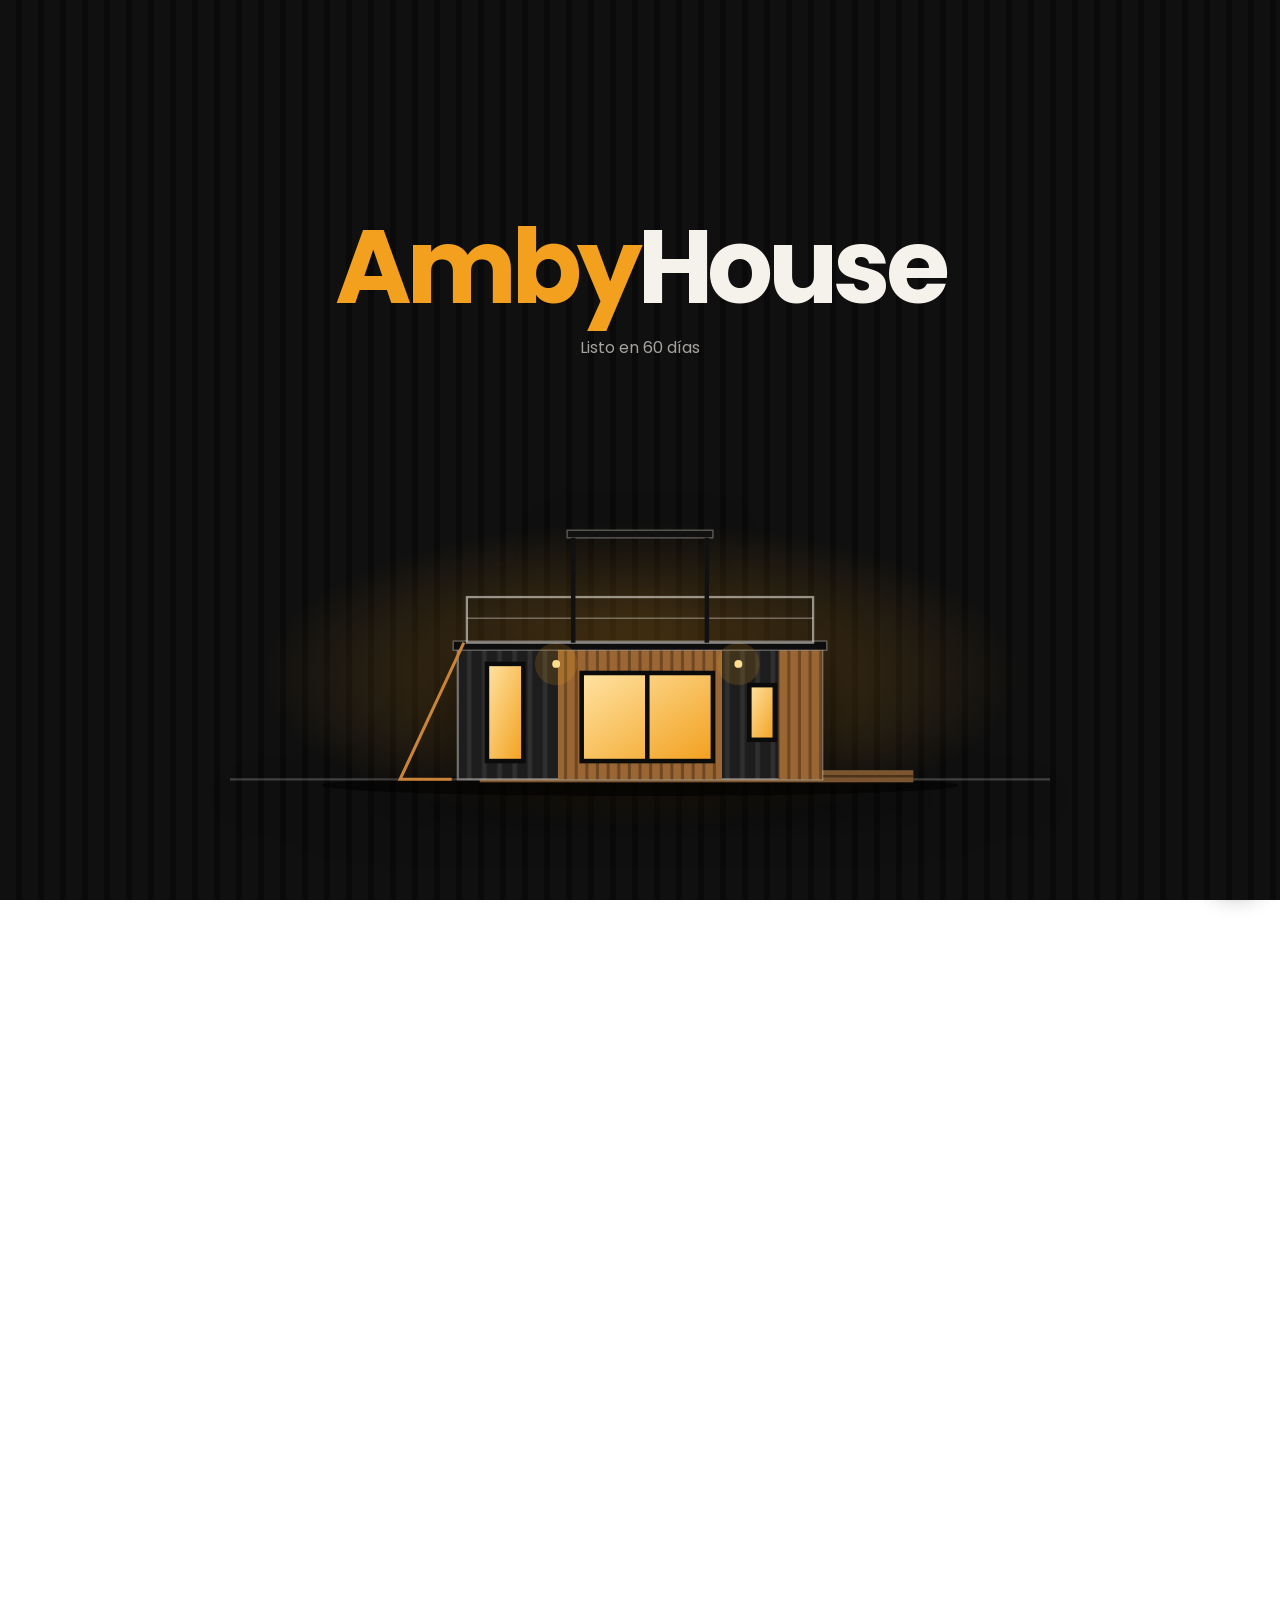
==== commit 29627f05: "update" ====
--- a/index.html
+++ b/index.html
@@ -2,6 +2,8 @@
 <html lang="es-AR"><head><meta charset="utf-8"><meta name="viewport" content="width=device-width,initial-scale=1,viewport-fit=cover">
 <title>Amby House | Construcción modular en contenedores</title>
 <meta name="description" content="Casas modulares en contenedores, de 15 a 90 m². Planificación a entrega en 60 a 90 días, precio cerrado y fabricación industrial en Córdoba.">
+<meta property="og:type" content="website"><meta property="og:locale" content="es_AR"><meta property="og:site_name" content="Amby House"><meta property="og:title" content="Amby House | Construcción modular en contenedores"><meta property="og:description" content="Casas modulares en contenedores, de 15 a 90 m². Fabricación industrial en Córdoba y precio cerrado."><meta name="twitter:card" content="summary_large_image">
+<script type="application/ld+json">{"@context":"https://schema.org","@type":"HomeAndConstructionBusiness","name":"Amby House","description":"Construcción modular en contenedores, de 15 a 90 m², fabricada en Córdoba.","telephone":"+5493518096768","email":"info@ambyhouse.com","address":{"@type":"PostalAddress","addressLocality":"Córdoba","addressCountry":"AR"}}</script>
 <meta name="theme-color" content="#0B0B0B">
 <link rel="icon" href="data:image/svg+xml,%3Csvg xmlns='http://www.w3.org/2000/svg' viewBox='0 0 64 64'%3E%3Crect width='64' height='64' rx='12' fill='%230B0B0B'/%3E%3Cpath d='M12 50 32 12l20 38h-9L32 28 21 50z' fill='%23F2A01E'/%3E%3C/svg%3E">
 <link rel="preload" href="fonts/poppins-400.woff" as="font" type="font/woff" crossorigin>
@@ -11,13 +13,11 @@
 <a class="skip" href="#modelos">Saltar a los modelos</a>
 <div id="hd"></div>
 <main>
-<section class="hero" id="inicio"><div class="wrap hg"><div class="ht">
-<p class="eye">Construcción modular en contenedores</p>
-<h1>Construí tu proyecto en 60 días.</h1>
-<p class="sub">De la planificación a la entrega, entre 60 y 90 días. Fabricación industrial en Córdoba, precio cerrado y módulos de 15 a 90 m².</p>
-<div class="acts"><a class="btn" href="configurador.html">Configurá tu proyecto</a><a class="btn g" href="#modelos">Ver modelos</a></div></div>
-<div class="hstage"><div id="hsv"></div><div class="hread"><div><strong id="hn"></strong><small id="hm"></small></div><a class="btn s" id="hl" href="#">Ver ficha</a></div><div class="hpw" id="hw"><div class="hpills" id="hp" role="group" aria-label="Elegí un modelo"></div></div></div></div>
-<ul class="stats wrap"><li><strong>60</strong>días promedio de construcción</li><li><strong>100+</strong>proyectos entregados</li><li><strong>35.000+</strong>m² construidos en 2025</li><li><strong>0%</strong>sobrecostos en proyectos cerrados</li></ul></section>
+<section class="hero" id="inicio"><div class="sky"></div><div class="sky w"></div>
+<div class="hbox wrap"><div class="ht"><p class="eye">Construcción modular en contenedores</p><h1>Construí tu proyecto en 60 días.</h1></div><div class="acts"><a class="btn" data-ev="hero-configurar" href="configurador.html">Configurá tu proyecto</a><a class="btn g" data-ev="hero-modelos" href="#modelos">Ver modelos</a></div></div>
+<div class="hscene" id="hsv"></div>
+<div class="hctl wrap" id="hc"><div class="hread"><strong id="hn" aria-live="polite"></strong><a class="hcfg" data-ev="hero-configurar-modelo" id="hl" href="configurador.html">Configurar este modelo →</a><small id="hm"></small></div><div class="hpw" id="hw"><div class="hpills" id="hp" role="group" aria-label="Elegí un modelo"></div></div></div></section>
+<div class="sband"><ul class="stats wrap"><li><strong>60</strong>días promedio de construcción</li><li><strong>100+</strong>proyectos entregados</li><li><strong>35.000+</strong>m² construidos en 2025</li><li><strong>0%</strong>sobrecostos en proyectos cerrados</li></ul></div>
 <div class="mq" aria-hidden="true"><div><span>Entrega en 60 a 90 días</span><span>Precio cerrado</span><span>Fabricación industrial</span><span>Llave en mano</span><span>Módulos de 15 a 90 m²</span><span>Entrega en 60 a 90 días</span><span>Precio cerrado</span><span>Fabricación industrial</span><span>Llave en mano</span><span>Módulos de 15 a 90 m²</span></div></div>
 <section class="sec" id="porque"><div class="wrap">
 <h2 class="rv">Por qué construcción modular</h2>
@@ -36,7 +36,7 @@
 <div class="tools"><a class="tool rv" href="comparar.html"><h3>Comparador de modelos</h3><p>Hasta 3 modelos lado a lado: tamaño, ambientes y valor de referencia.</p><span>Comparar →</span></a><a class="tool rv" href="calculadora.html"><h3>Calculadora de rentabilidad</h3><p>Para alojamientos turísticos: inversión, ingreso anual y años de recupero.</p><span>Calcular →</span></a></div></div></section>
 <section class="sec" id="proceso"><div class="wrap"><h2 class="rv">De la idea a la llave, en 60 a 90 días</h2><p class="lead rv">Mirá cómo se arma tu módulo, etapa por etapa.</p>
 <div class="scn" id="scn"><div class="stage"></div><ol class="sl"></ol></div>
-<div class="acts rv" style="margin-top:2rem"><a class="btn g" href="proceso.html">Ver el proceso completo</a></div></div></section>
+<div class="acts rv ctr" style="margin-top:2rem"><a class="btn g" href="proceso.html">Ver el proceso completo</a></div></div></section>
 <section class="split" id="amby" aria-label="Amby House y Amby">
 <article class="sp-h rv"><div class="bx"><p class="eye">La casa madre</p><div class="mk">Amby<b>House</b></div><p class="d">Construcción modular en contenedores. La empresa principal, con más de 100 proyectos entregados.</p><ul><li>Funcional y accesible</li><li>Obra rápida</li><li>Trayectoria probada</li></ul><a class="btn" href="#modelos">Ver modelos</a></div></article>
 <article class="sp-a rv"><div class="bx"><p class="ea">Nueva marca</p><div class="am">Am<i>b</i>y</div><p class="d">Arquitectura modular en steel frame. Más diseño, más detalle y terminaciones de nivel premium.</p><ul><li>Proyectos arquitectónicos</li><li>Diseño de autor</li><li>Nivel premium</li></ul><a class="ab" href="https://amby-nine.vercel.app" target="_blank" rel="noopener">Conocer Amby</a></div></article>
@@ -44,7 +44,7 @@
 <section class="sec cta" id="contacto"><div class="wrap cg"><div><h2 class="rv">¿Listo para construir tu próximo proyecto?</h2>
 <p class="lead rv">Contanos qué modelo te interesa y te respondemos por WhatsApp con una cotización sin compromiso.</p>
 <div class="acts rv"><a class="btn g" href="tel:+5493518096768">+54 9 351 809-6768</a><a class="btn g" href="mailto:info@ambyhouse.com">info@ambyhouse.com</a></div></div>
-<form class="cf rv" id="cf" novalidate><label>Tu nombre *<input name="nombre" autocomplete="name" required></label><label>WhatsApp *<input name="wa" type="tel" autocomplete="tel" inputmode="tel" required></label><label>Modelo de interés<select name="modelo" id="cm"></select></label><label>Mensaje<textarea name="msg" rows="3" placeholder="Contanos sobre tu terreno o tu idea (opcional)"></textarea></label><p class="err" id="ce" role="alert"></p><button class="btn" type="submit">Enviar por WhatsApp</button></form></div></section>
+<form class="cf rv" id="cf" novalidate><label>Tu nombre *<input name="nombre" autocomplete="name" required></label><label>WhatsApp *<input name="wa" type="tel" autocomplete="tel" inputmode="tel" required></label><label>Modelo de interés<select name="modelo" id="cm"></select></label><label>Mensaje<textarea name="msg" rows="3" placeholder="Contanos sobre tu terreno o tu idea (opcional)"></textarea></label><p class="err" id="ce" role="alert"></p><button class="btn" data-ev="form-whatsapp" type="submit">Enviar por WhatsApp</button><button class="btn g" data-ev="form-mail" type="button" id="cmail">Enviar por mail</button></form></div></section>
 </main>
 <div id="ft"></div>
 <script src="js/data.js" defer></script><script src="js/main.js" defer></script>
--- a/css/styles.css
+++ b/css/styles.css
@@ -3,9 +3,7 @@
 @font-face{font-family:'Poppins';font-style:normal;font-weight:500;font-display:swap;src:url('../fonts/poppins-500.woff') format('woff')}
 @font-face{font-family:'Poppins';font-style:normal;font-weight:600;font-display:swap;src:url('../fonts/poppins-600.woff') format('woff')}
 @font-face{font-family:'Poppins';font-style:normal;font-weight:700;font-display:swap;src:url('../fonts/poppins-700.woff') format('woff')}
-@font-face{font-family:'Sora';font-style:normal;font-weight:400;font-display:swap;src:url('../fonts/sora-400.woff') format('woff')}
-@font-face{font-family:'Sora';font-style:normal;font-weight:500;font-display:swap;src:url('../fonts/sora-500.woff') format('woff')}
-@font-face{font-family:'Sora';font-style:normal;font-weight:600;font-display:swap;src:url('../fonts/sora-600.woff') format('woff')}
+@font-face{font-family:'Sora';font-style:normal;font-weight:400 600;font-display:swap;src:url('../fonts/sora.woff') format('woff')}
 :root{--k:#0B0B0B;--k2:#141414;--k3:#1d1d1d;--w:#F5F2EC;--o:#F2A01E;--od:#B9740A;--m:rgba(245,242,236,.66);--ln:rgba(245,242,236,.14);--f:'Poppins',system-ui,sans-serif;--e:cubic-bezier(.2,.7,.2,1);--pad:clamp(1.1rem,4vw,2.5rem)}
 *{box-sizing:border-box;margin:0;min-width:0;-webkit-tap-highlight-color:transparent}
 html{scroll-behavior:smooth;scroll-padding-top:76px;overflow-x:clip}
@@ -197,7 +195,7 @@
 .icn,.ilogo{position:absolute;inset:0;display:grid;place-content:center;transition:opacity .5s,transform .6s var(--e)}
 .ilogo{opacity:0;transform:translateY(18px);transition-delay:.15s}.ilg{font:700 clamp(3.2rem,15vw,6.5rem)/1 var(--f);letter-spacing:-.05em;color:var(--o)}.ilg b{color:var(--w)}.ilogo p{margin-top:.9rem;color:var(--m);font-size:1rem}
 .intro.lit .icn{opacity:0;transform:scale(.88)}.intro.lit .ilogo{opacity:1;transform:none}
-.ic{position:absolute;left:50%;bottom:11vh;width:min(150vw,820px);margin-left:calc(min(150vw,820px)/-2);z-index:1;animation:idrop 1.9s both}
+.ic{position:absolute;left:50%;bottom:11vh;width:min(150vw,820px);margin-left:calc(min(150vw,820px)/-2);z-index:1;animation:idrop 1.2s both}
 .ic::before{content:"";position:absolute;left:50%;bottom:92%;width:2px;height:130vh;margin-left:-1px;background:linear-gradient(#2a2a2a,#8a8a8a)}.ic::after{content:"";position:absolute;left:50%;top:calc(8% - 12px);width:12px;height:12px;margin-left:-6px;border:2px solid #aaa;border-radius:50%}
 .ic .hs{filter:drop-shadow(0 18px 24px rgba(0,0,0,.6))}.intro .gl{animation:none;opacity:.07;transition:opacity .7s}.intro.lit .gl{opacity:1}
 @keyframes idrop{0%{transform:translateY(-120vh);animation-timing-function:cubic-bezier(.45,0,.85,.55)}62%{transform:translateY(0);animation-timing-function:ease-out}72%{transform:translateY(-16px);animation-timing-function:ease-in}82%,100%{transform:translateY(0)}}
@@ -239,3 +237,114 @@
 details[open] p{animation:dtl .45s var(--e)}@keyframes dtl{from{opacity:0;transform:translateY(-8px)}}
 .et article{transition:border-color .4s,transform .5s var(--e)}.et article:hover{border-color:var(--o);transform:translateY(-4px)}
 @media(prefers-reduced-motion:reduce){.pg .eye,.pg h1,.pg>.wrap>*{animation:none}}
+
+/* ===== navbar v2: botón redondo, panel centrado y fondo atenuado ===== */
+.wi{width:1.15em;height:1.15em;margin-right:.55rem;flex:none}
+body:has(#menu.open) .wa{opacity:0;pointer-events:none;transform:translateY(14px) scale(.9)}
+@media(max-width:1060px){
+ .burger{display:grid;place-items:center;position:relative;z-index:3;width:46px;height:46px;border-radius:50%;border:1px solid rgba(245,242,236,.25);background:rgba(245,242,236,.06);transition:border-color .3s,background .3s,transform .25s var(--e)}
+ .burger:active{transform:scale(.92)}
+ .burger i{position:absolute;left:50%;top:50%;width:18px;height:2px;margin:0;border-radius:2px;background:var(--w);transition:transform .5s var(--e),background .3s}
+ .burger i:first-child{transform:translate(-50%,-4px)}.burger i:last-child{transform:translate(-50%,4px)}
+ .burger[aria-expanded=true]{border-color:var(--o);background:var(--o)}.burger[aria-expanded=true] i{background:var(--k)}
+ .burger[aria-expanded=true] i:first-child{transform:translate(-50%,0) rotate(45deg)}.burger[aria-expanded=true] i:last-child{transform:translate(-50%,0) rotate(-45deg)}
+ .top::after{content:"";position:absolute;left:0;right:0;top:100%;height:100dvh;background:rgba(0,0,0,.62);opacity:0;pointer-events:none;transition:opacity .45s var(--e)}
+ .top:has(#menu.open)::after{opacity:1;pointer-events:auto}
+ nav{position:absolute;top:100%;left:0;right:0;z-index:2;flex-direction:column;align-items:center;gap:0;padding:1.5rem var(--pad) 1.8rem;border:0;border-top:1px solid var(--ln);border-radius:0 0 26px 26px;background:radial-gradient(70% 90% at 50% 0%,rgba(242,160,30,.18),transparent 75%),#0e0e0e;box-shadow:0 26px 50px -12px rgba(0,0,0,.7);clip-path:none;opacity:0;transform:translateY(-10px);visibility:hidden;transition:opacity .4s var(--e),transform .5s var(--e),visibility 0s .5s}
+ nav.open{opacity:1;transform:none;visibility:visible;transition:opacity .4s var(--e),transform .5s var(--e),visibility 0s}
+ nav::before{content:"";width:44px;height:2px;border-radius:2px;background:var(--o);margin-bottom:.4rem;transform:scaleX(0);transition:transform .7s var(--e) .2s}nav.open::before{transform:none}
+ nav>a:not(.btn){display:block;width:100%;text-align:center;font:500 1.3rem/1.2 var(--f);letter-spacing:-.02em;color:var(--w);padding:.85rem 0;opacity:0;transform:translateY(10px);transition:opacity .5s var(--e),transform .5s var(--e),color .3s}
+ nav.open>a:not(.btn){opacity:1;transform:none}nav>a:not(.btn):active{color:var(--o)}
+ nav.open>a:nth-child(1){transition-delay:.06s}nav.open>a:nth-child(2){transition-delay:.12s}nav.open>a:nth-child(3){transition-delay:.18s}nav.open>a:nth-child(4){transition-delay:.24s}nav.open>a:nth-child(5){transition-delay:.3s}nav.open>a:nth-child(6){transition-delay:.36s}
+ nav>.btn{margin-top:1.2rem;width:100%;max-width:360px;opacity:0;transition:opacity .5s .45s,transform .3s var(--e),box-shadow .3s}nav.open>.btn{opacity:1}
+}
+
+/* ===== hero v3: escena a pantalla completa ===== */
+section.hero{height:100vh;height:100dvh;min-height:0;display:flex;flex-direction:column;gap:0;align-content:normal;padding:clamp(4.6rem,9vh,5.6rem) 0 max(.9rem,env(safe-area-inset-bottom));background:#0b0b0b;overflow:hidden}
+section.hero::after{display:none}
+.sky{position:absolute;inset:0;z-index:-2;background:linear-gradient(180deg,#0a0c12 0%,#141b2b 55%,#27324a 100%)}
+.sky.w{opacity:0;transition:opacity 2.2s ease;background:radial-gradient(70% 55% at 50% 84%,rgba(255,196,90,.55),transparent 70%),linear-gradient(180deg,#1b1210 0%,#4a2612 58%,#a4561a 100%)}
+.hero.lit .sky.w{opacity:1}
+.hbox{display:flex;justify-content:space-between;align-items:flex-end;gap:1rem 2rem;flex-wrap:wrap}
+.hero h1{font-size:clamp(2.1rem,4.6vw,3.9rem);max-width:16ch;line-height:1.03}
+.hero .acts{display:flex;gap:.7rem}
+.hscene{flex:1 1 0;min-height:0;position:relative;touch-action:pan-y;cursor:grab;user-select:none;-webkit-user-select:none}
+#hv{position:absolute;inset:0;width:100%;height:100%}
+.mf{fill:#222a3c;transition:fill 2.2s}.mn{fill:#161b28;transition:fill 2.2s}.gd{fill:#0b0b0b}.gline{stroke:rgba(245,242,236,.3);stroke-width:1.5;vector-effect:non-scaling-stroke}
+.hero.lit .mf{fill:#6a381a}.hero.lit .mn{fill:#331c10}.hero.lit .gd{fill:#0d0a08}
+.hctl{padding-top:.5rem}
+.hread{display:flex;justify-content:space-between;align-items:flex-end;gap:1rem;margin:0 0 .8rem}
+.hread small span{opacity:.7}
+.hcfg{color:var(--o);font-weight:600;font-size:.95rem;text-decoration:none;white-space:nowrap;padding:.4rem 0;border-bottom:1.5px solid transparent;transition:border-color .3s}.hcfg:hover{border-color:var(--o)}
+.hpills{margin:0;padding:.1rem;gap:.5rem}
+.hpills button{position:relative;overflow:hidden;display:grid;text-align:left;flex:1 0 auto;min-width:5.1rem;border-radius:8px;padding:.55rem .9rem .8rem;font:inherit;background:rgba(11,11,11,.55);backdrop-filter:blur(6px)}
+.hpills b{font-weight:600;font-size:.85rem;line-height:1.25}.hpills small{font-size:.72rem;color:var(--m)}
+.hpills i{position:absolute;left:0;right:0;bottom:0;height:3px;background:var(--o);transform:scaleX(0);transform-origin:left}
+.hpills button[aria-pressed=true]{background:rgba(242,160,30,.14);border-color:var(--o);color:var(--w);font-weight:400}
+.hpills button[aria-pressed=true] i{transform:scaleX(1)}
+.hpills.on button[aria-pressed=true] i{animation:hfill 5s linear}
+.hpills.ps i,.hpills.off i{animation-play-state:paused}
+@keyframes hfill{from{transform:scaleX(0)}}
+.hpw.r .hpills{-webkit-mask-image:linear-gradient(90deg,#000 90%,transparent);mask-image:linear-gradient(90deg,#000 90%,transparent)}
+.hpw.l .hpills{-webkit-mask-image:linear-gradient(90deg,transparent,#000 10%);mask-image:linear-gradient(90deg,transparent,#000 10%)}
+.hpw.l.r .hpills{-webkit-mask-image:linear-gradient(90deg,transparent,#000 10%,#000 90%,transparent);mask-image:linear-gradient(90deg,transparent,#000 10%,#000 90%,transparent)}
+.sband{background:var(--k)}.sband .stats{border-top:0;padding-block:2.4rem}
+@media(max-width:700px){.hbox{gap:1rem}.hero .acts{width:100%}.hero .acts .btn{flex:1 1 0;padding:.8rem .5rem;font-size:.88rem}.hread small{display:block}.hcfg{font-size:.88rem}}
+@media(max-height:520px){.hero h1{font-size:1.6rem}.hero .acts .btn{padding:.55rem 1rem}}
+
+}
+
+/* hero v3.1: suelo hasta abajo, texto más cerca de la casa */
+section.hero{background:#0c0a09}
+.sky,.sky.w{bottom:auto;height:var(--gy,72%)}
+.sky.w{background:radial-gradient(75% 60% at 50% 100%,rgba(255,196,90,.55),transparent 70%),linear-gradient(180deg,#1b1210 0%,#4a2612 58%,#a4561a 100%)}
+.gd,.hero.lit .gd{fill:#0c0a09}
+.hero .eye{margin-bottom:.6rem;font-size:.82rem;letter-spacing:.02em}
+.hread{display:grid;grid-template-columns:minmax(0,1fr) auto;align-items:baseline;gap:.1rem 1rem}.hread small{grid-column:1/-1}
+.hcfg{font-size:.9rem}
+.hpills button{background:rgba(245,242,236,.06)}.hpills button[aria-pressed=true]{background:rgba(242,160,30,.14)}
+@media(max-width:700px){section.hero{padding:4.4rem 0 calc(4.7rem + env(safe-area-inset-bottom))}.hbox{margin-top:auto}.hscene{flex:0 1 auto;height:38vh;height:38dvh}}
+@media(max-height:700px){.hero .eye{display:none}}
+
+/* footer v2 + botones centrados */
+footer .wrap.ftg{grid-template-columns:1.7fr 1fr 1fr 1.3fr;gap:2.8rem 2rem;align-items:start}
+footer .fb p{margin:.2rem 0 1.4rem;max-width:30ch}
+footer .fc a{padding:.28rem 0}footer .fc p{margin-top:.5rem;max-width:none}
+footer .f-bot{display:flex;justify-content:space-between;align-items:center;gap:.6rem 1rem;flex-wrap:wrap}footer .f-bot p{max-width:none}footer .f-bot a{display:inline;padding:0}
+.ctr{justify-content:center}
+dialog .acts .btn{flex:1}
+@media(max-width:860px){footer .wrap.ftg{grid-template-columns:repeat(2,minmax(0,1fr));gap:2.2rem 1.5rem}footer .fb,footer .fc.ct{grid-column:1/-1}}
+@media(max-width:600px){footer .wrap.ftg{text-align:center}footer .fb p{margin-inline:auto}footer .f-bot{justify-content:center;text-align:center}.pg .acts .btn,.cta .acts .btn,.ctr .btn{flex:1 1 auto}}
+
+/* configurador v2 */
+.opt{position:relative}
+.opt .ck{position:absolute;top:.75rem;right:.75rem;width:22px;height:22px;border-radius:50%;border:1.5px solid var(--ln);display:grid;place-items:center;font:600 .72rem/1 var(--f);font-style:normal;color:transparent;padding:0;transition:background .25s,border-color .25s,color .25s}
+.opt[aria-pressed=true] .ck{background:var(--o);border-color:var(--o);color:var(--k)}
+.opts.sm{grid-template-columns:repeat(auto-fill,minmax(min(100%,165px),1fr))}
+.opts.sm .opt small,.opts.sm .opt em{padding:0}.opts.sm .opt small{color:var(--m);font-size:.78rem;line-height:1.35;margin-top:.2rem}.opts.sm .opt em{margin-top:.55rem;font-size:.85rem}.opts.sm .opt strong{padding-right:1.6rem}
+.sum{border:1px solid var(--ln);border-radius:10px;background:var(--k2);padding:.3rem 1.2rem;display:grid}
+.sum>div{display:flex;justify-content:space-between;gap:1rem;padding:.8rem 0;border-bottom:1px solid var(--ln);font-size:.95rem}.sum>div:last-child{border:0}.sum span{color:var(--m)}.sum b{white-space:nowrap}
+.sum .tt{padding-block:1rem;align-items:baseline}.sum .tt span{color:var(--w);font-weight:600}.sum .tt small{color:var(--m);font-weight:400}.sum .tt b{color:var(--o);font-size:1.5rem;letter-spacing:-.02em}
+.nt{font-size:.8rem;margin:.8rem 0 1.8rem}.fh{font-size:1.15rem;margin-bottom:1rem}
+.ff2{display:grid;grid-template-columns:1fr 1fr;gap:1rem}
+.more{border:1px solid var(--ln);border-radius:8px;padding:.9rem 1.1rem}.more summary{font-weight:500;font-size:.92rem;color:var(--m)}.more[open] summary{margin-bottom:1rem}.more .ff2{margin-bottom:1rem}
+.alt2{font-size:.88rem;color:var(--m)}.lnk{color:var(--o);background:0;border:0;padding:0;font:600 .88rem var(--f);cursor:pointer;text-underline-offset:3px}.lnk:hover{text-decoration:underline}
+@media(max-width:600px){.ff2{grid-template-columns:1fr}}
+/* footer celular v2 */
+@media(max-width:600px){
+footer .wrap.ftg{gap:1.4rem 1rem}
+footer .fc:not(.ct){background:var(--k2);border:1px solid var(--ln);border-radius:10px;padding:1.1rem 1.2rem;text-align:left}
+footer .fc.ct{display:flex;flex-wrap:wrap;justify-content:center;gap:.5rem}
+footer .fc.ct span,footer .fc.ct p{flex:1 1 100%;margin:0}
+footer .fc.ct a{border:1px solid var(--ln);border-radius:99px;padding:.55rem 1.1rem;font-size:.88rem}
+footer .fc.ct p{margin-top:.4rem;font-size:.85rem}
+footer .f-bot{flex-direction:column;gap:.5rem;padding-top:1.2rem}}
+
+/* barra del configurador: volver como flecha + pasos sin cortar */
+#back{gap:.5rem;align-items:center}
+@media(max-width:860px){.stp li{flex:1 1 0;min-width:0}.stp li.on{flex:0 0 auto}}
+@media(max-width:700px){
+#back{order:-1;flex:none;width:46px;height:46px;padding:0}#back .bk{display:none}
+.bar .wrap{gap:.6rem}.bt{flex:none}.bt strong{font-size:1.05rem}.bt small{white-space:nowrap}
+.bar #next{flex:1 1 auto;min-width:0;padding:.85rem .6rem;font-size:.86rem}
+.bar .btn.g:not([hidden]){display:inline-flex}}
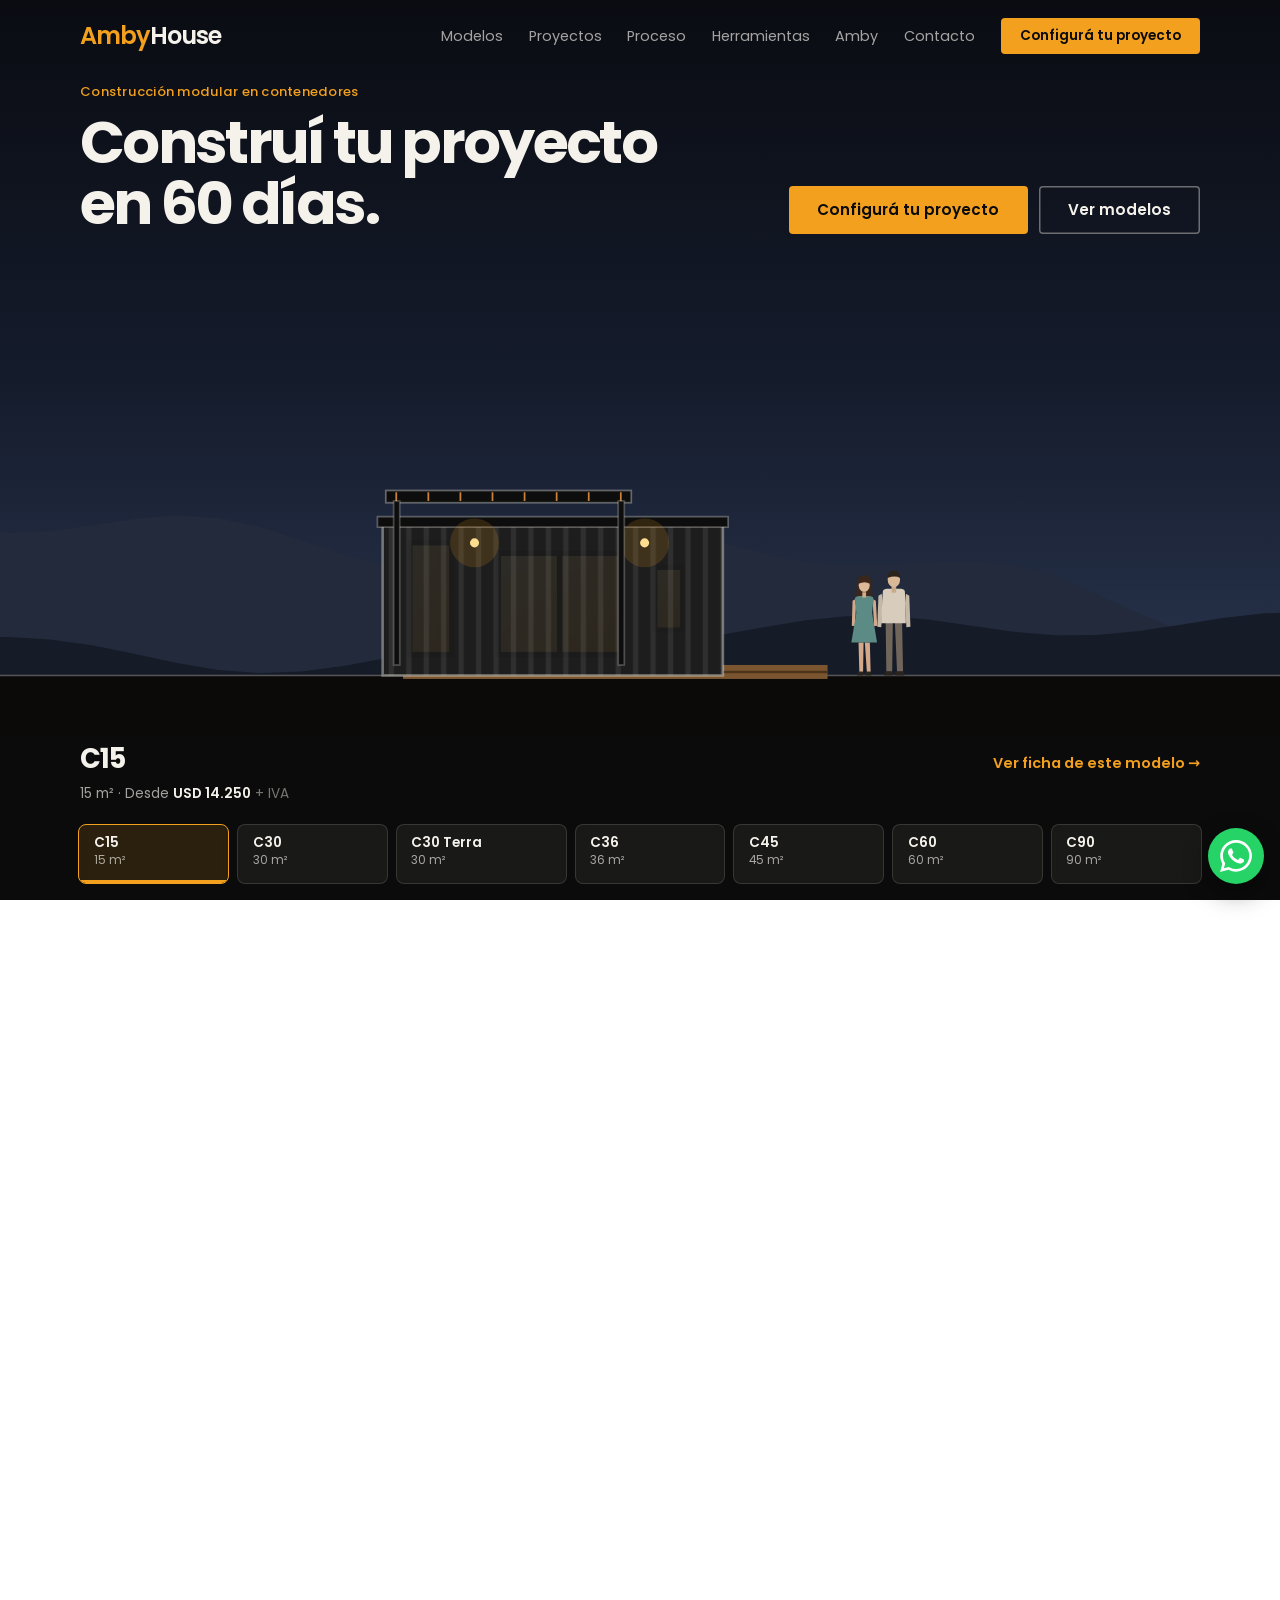
==== commit 991e0300: "update" ====
--- a/index.html
+++ b/index.html
@@ -2,10 +2,10 @@
 <html lang="es-AR"><head><meta charset="utf-8"><meta name="viewport" content="width=device-width,initial-scale=1,viewport-fit=cover">
 <title>Amby House | Construcción modular en contenedores</title>
 <meta name="description" content="Casas modulares en contenedores, de 15 a 90 m². Planificación a entrega en 60 a 90 días, precio cerrado y fabricación industrial en Córdoba.">
-<meta property="og:type" content="website"><meta property="og:locale" content="es_AR"><meta property="og:site_name" content="Amby House"><meta property="og:title" content="Amby House | Construcción modular en contenedores"><meta property="og:description" content="Casas modulares en contenedores, de 15 a 90 m². Fabricación industrial en Córdoba y precio cerrado."><meta name="twitter:card" content="summary_large_image">
+<meta property="og:type" content="website"><meta property="og:locale" content="es_AR"><meta property="og:site_name" content="Amby House"><meta property="og:title" content="Amby House | Construcción modular en contenedores"><meta property="og:description" content="Casas modulares en contenedores, de 15 a 90 m². Fabricación industrial en Córdoba y precio cerrado."><meta name="twitter:card" content="summary_large_image"><meta property="og:image" content="og-image.jpg"><meta property="og:image:type" content="image/jpeg"><meta property="og:image:width" content="1200"><meta property="og:image:height" content="630"><meta property="og:image:alt" content="Casa modular Amby House con las sierras de Córdoba al fondo"><meta name="twitter:image" content="og-image.jpg">
 <script type="application/ld+json">{"@context":"https://schema.org","@type":"HomeAndConstructionBusiness","name":"Amby House","description":"Construcción modular en contenedores, de 15 a 90 m², fabricada en Córdoba.","telephone":"+5493518096768","email":"info@ambyhouse.com","address":{"@type":"PostalAddress","addressLocality":"Córdoba","addressCountry":"AR"}}</script>
 <meta name="theme-color" content="#0B0B0B">
-<link rel="icon" href="data:image/svg+xml,%3Csvg xmlns='http://www.w3.org/2000/svg' viewBox='0 0 64 64'%3E%3Crect width='64' height='64' rx='12' fill='%230B0B0B'/%3E%3Cpath d='M12 50 32 12l20 38h-9L32 28 21 50z' fill='%23F2A01E'/%3E%3C/svg%3E">
+<link rel="icon" href="favicon.svg" type="image/svg+xml"><link rel="icon" href="favicon.ico" sizes="48x48"><link rel="apple-touch-icon" href="apple-touch-icon.png"><link rel="manifest" href="manifest.webmanifest">
 <link rel="preload" href="fonts/poppins-400.woff" as="font" type="font/woff" crossorigin>
 <link rel="preload" href="fonts/poppins-600.woff" as="font" type="font/woff" crossorigin>
 <link rel="stylesheet" href="css/styles.css">
@@ -16,7 +16,7 @@
 <section class="hero" id="inicio"><div class="sky"></div><div class="sky w"></div>
 <div class="hbox wrap"><div class="ht"><p class="eye">Construcción modular en contenedores</p><h1>Construí tu proyecto en 60 días.</h1></div><div class="acts"><a class="btn" data-ev="hero-configurar" href="configurador.html">Configurá tu proyecto</a><a class="btn g" data-ev="hero-modelos" href="#modelos">Ver modelos</a></div></div>
 <div class="hscene" id="hsv"></div>
-<div class="hctl wrap" id="hc"><div class="hread"><strong id="hn" aria-live="polite"></strong><a class="hcfg" data-ev="hero-configurar-modelo" id="hl" href="configurador.html">Configurar este modelo →</a><small id="hm"></small></div><div class="hpw" id="hw"><div class="hpills" id="hp" role="group" aria-label="Elegí un modelo"></div></div></div></section>
+<div class="hctl wrap" id="hc"><div class="hread"><strong id="hn" aria-live="polite"></strong><a class="hcfg" data-ev="hero-ficha" id="hl" href="modelo-c15.html">Ver ficha de este modelo →</a><small id="hm"></small></div><div class="hpw" id="hw"><div class="hpills" id="hp" role="group" aria-label="Elegí un modelo"></div></div></div></section>
 <div class="sband"><ul class="stats wrap"><li><strong>60</strong>días promedio de construcción</li><li><strong>100+</strong>proyectos entregados</li><li><strong>35.000+</strong>m² construidos en 2025</li><li><strong>0%</strong>sobrecostos en proyectos cerrados</li></ul></div>
 <div class="mq" aria-hidden="true"><div><span>Entrega en 60 a 90 días</span><span>Precio cerrado</span><span>Fabricación industrial</span><span>Llave en mano</span><span>Módulos de 15 a 90 m²</span><span>Entrega en 60 a 90 días</span><span>Precio cerrado</span><span>Fabricación industrial</span><span>Llave en mano</span><span>Módulos de 15 a 90 m²</span></div></div>
 <section class="sec" id="porque"><div class="wrap">
--- a/css/styles.css
+++ b/css/styles.css
@@ -348,3 +348,7 @@
 .bar .wrap{gap:.6rem}.bt{flex:none}.bt strong{font-size:1.05rem}.bt small{white-space:nowrap}
 .bar #next{flex:1 1 auto;min-width:0;padding:.85rem .6rem;font-size:.86rem}
 .bar .btn.g:not([hidden]){display:inline-flex}}
+
+/* por qué modular: 2 filas de 2 columnas */
+.why:not(#nc){grid-template-columns:repeat(2,minmax(0,1fr))}
+@media(max-width:600px){.why:not(#nc){grid-template-columns:1fr}}
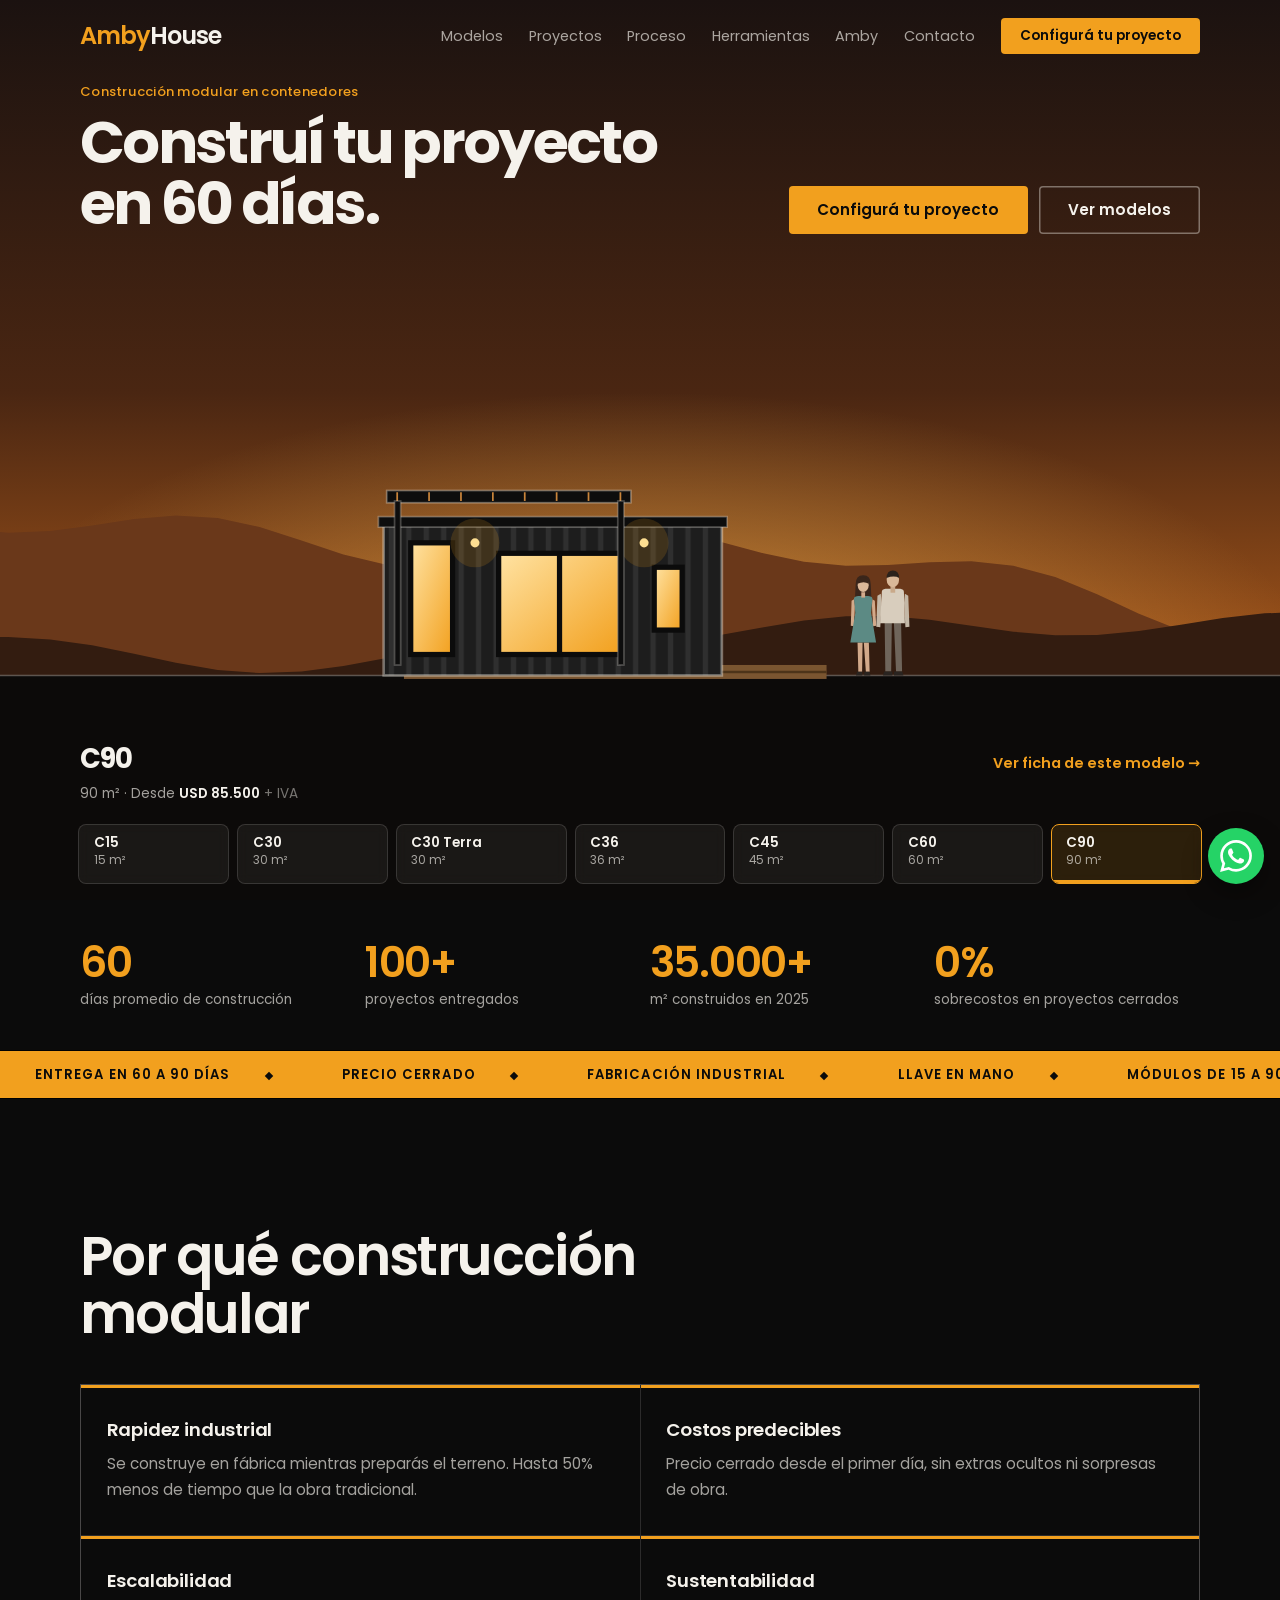
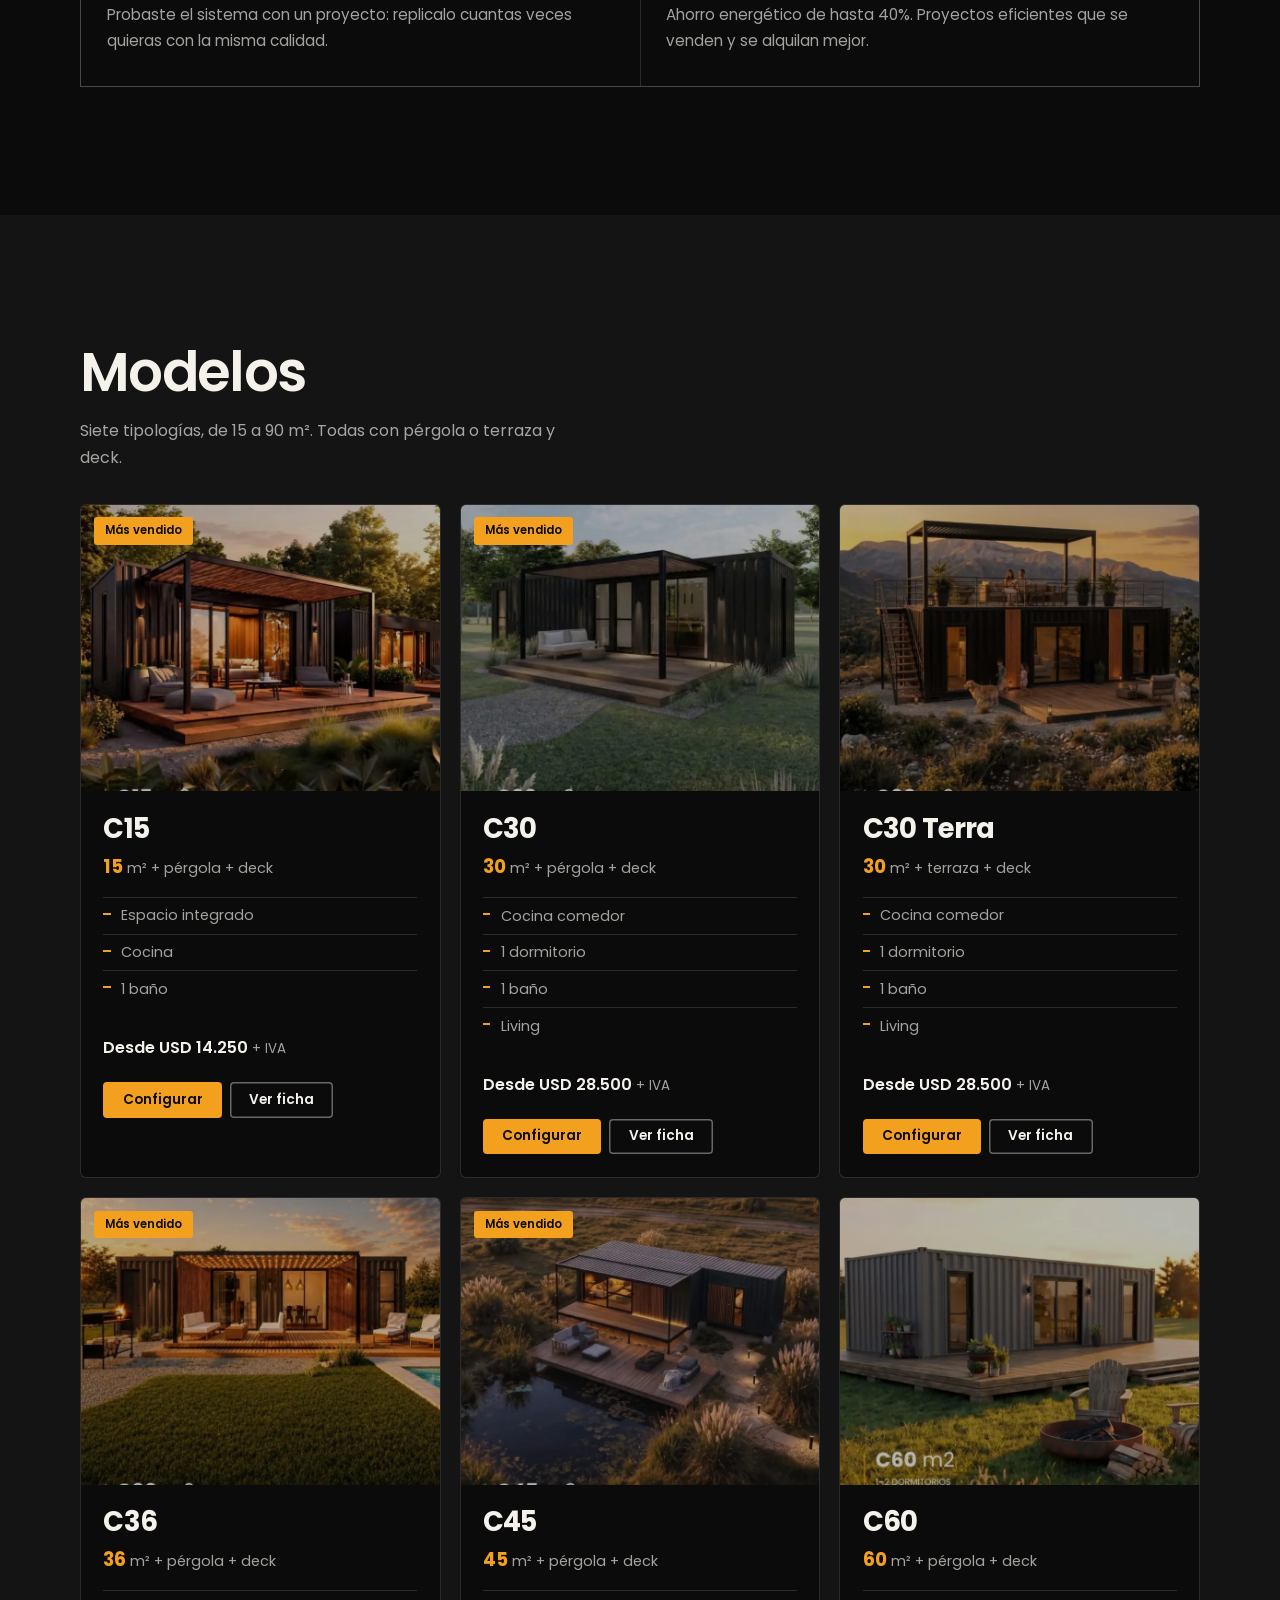
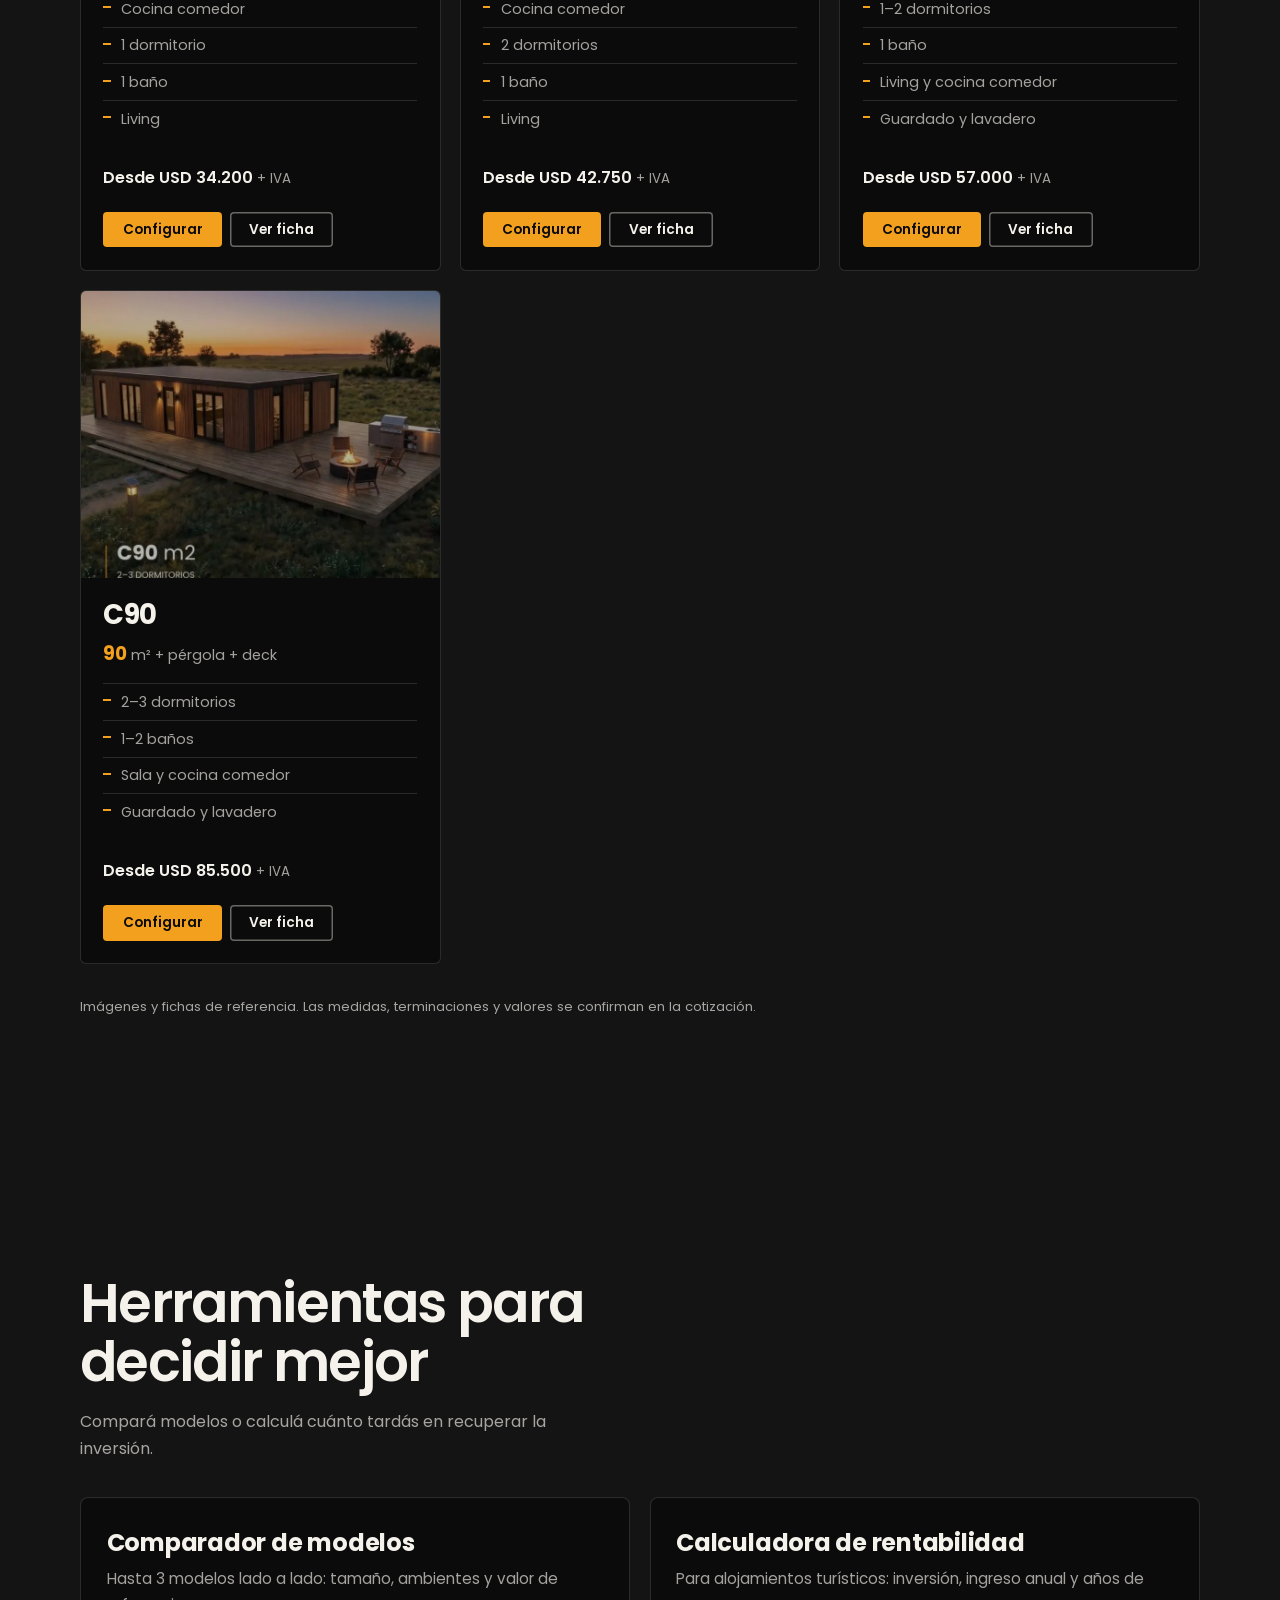
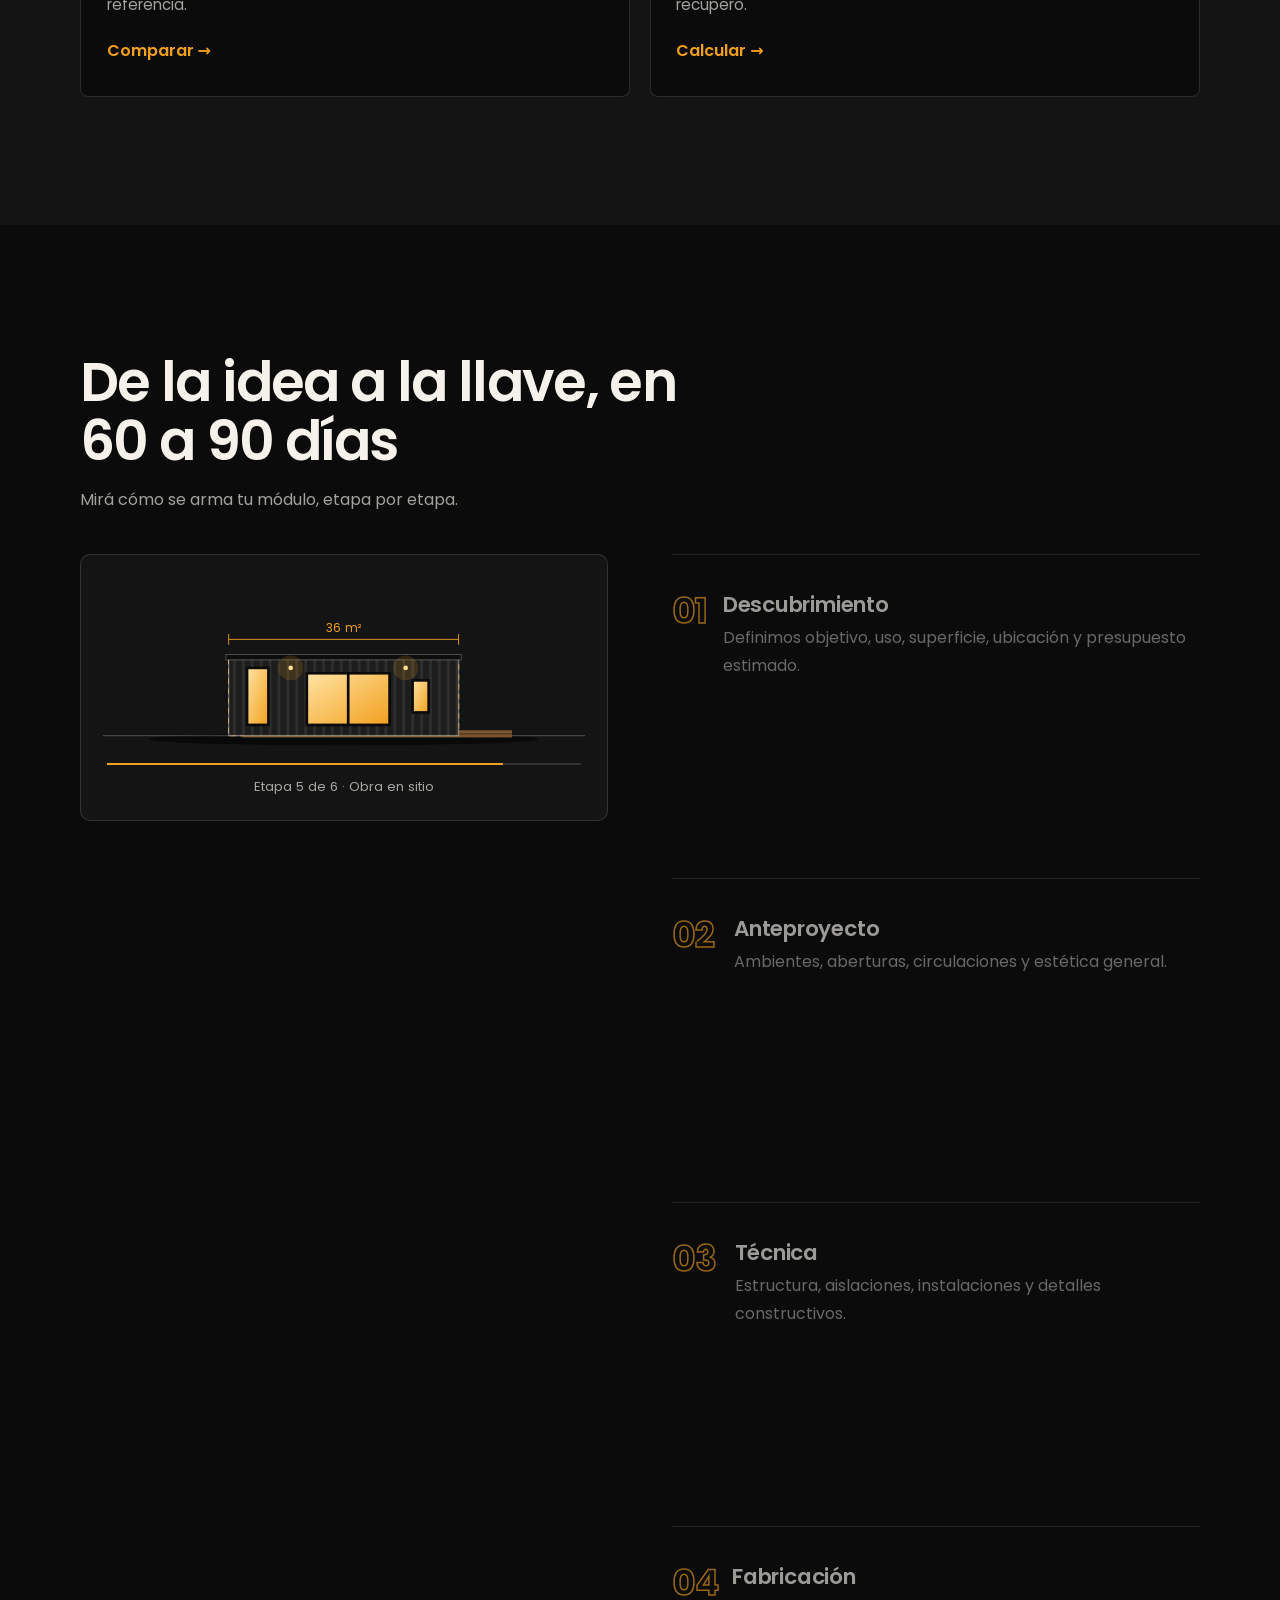
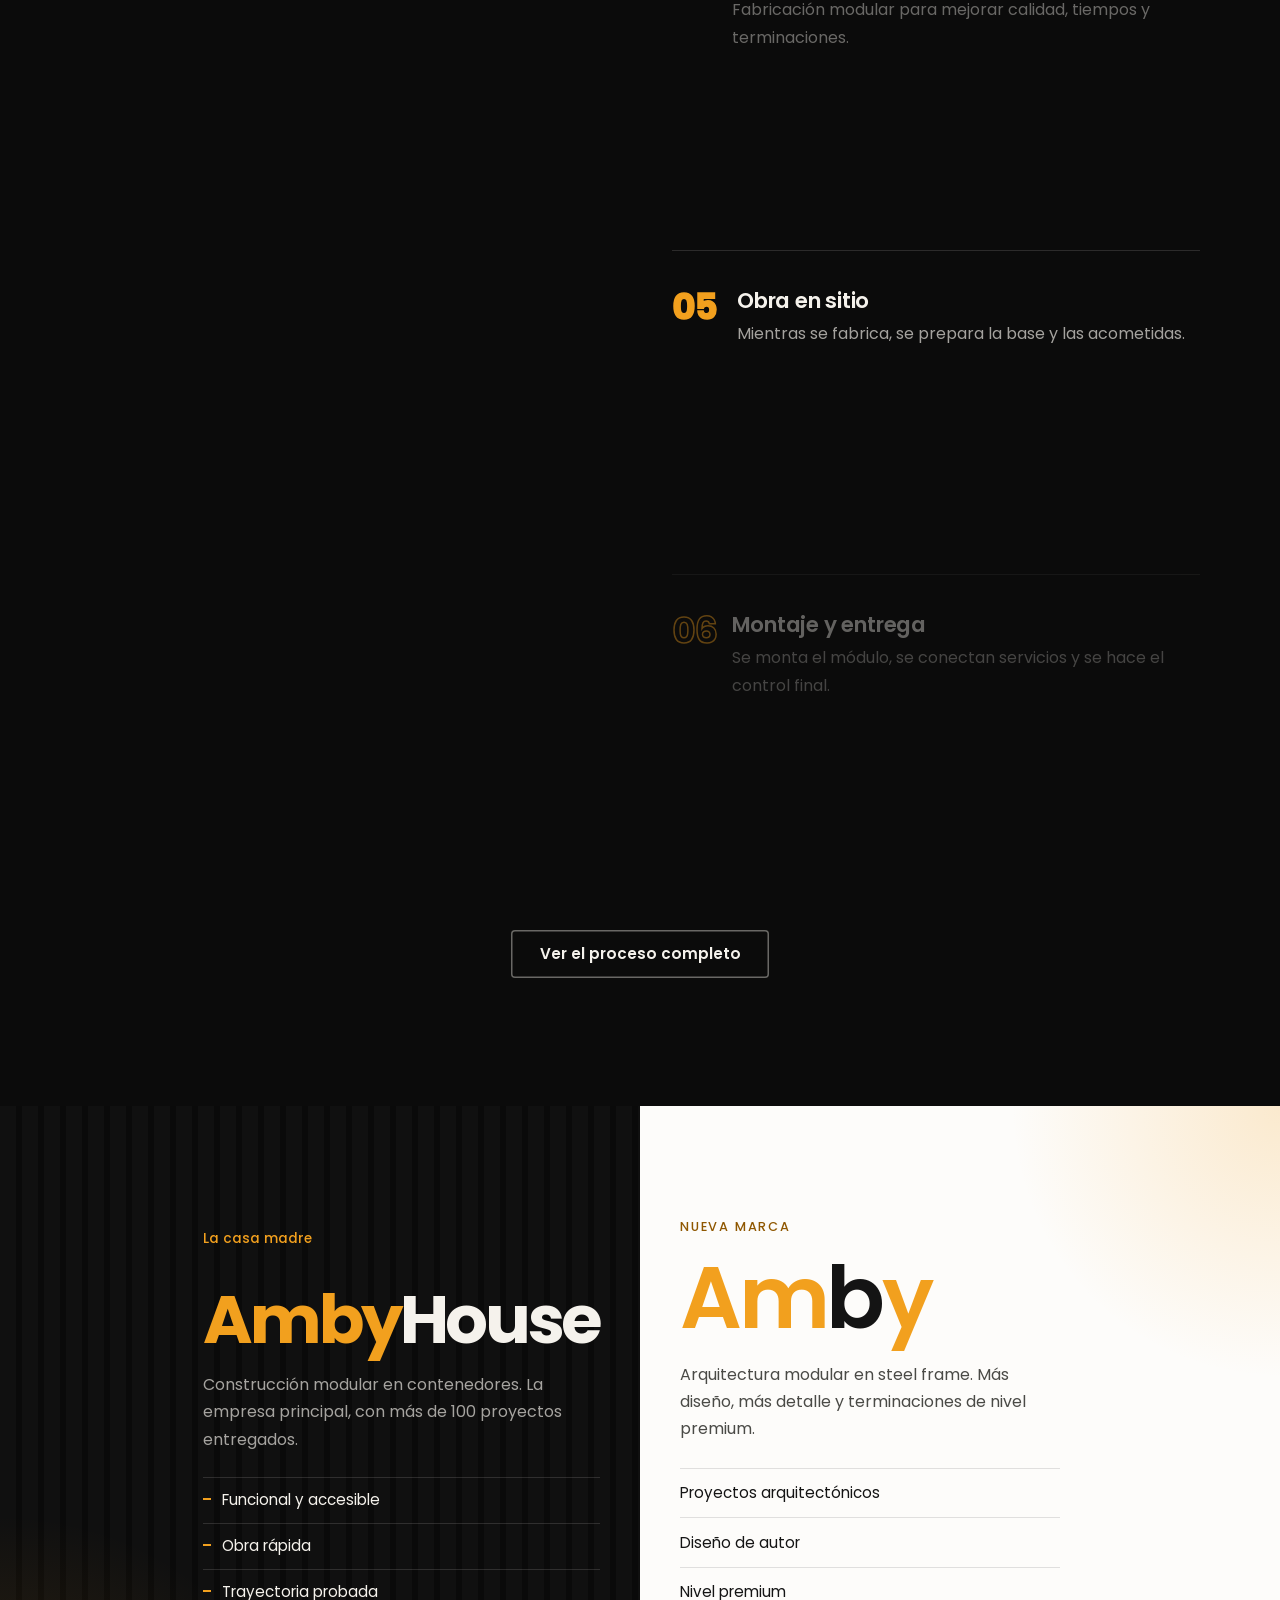
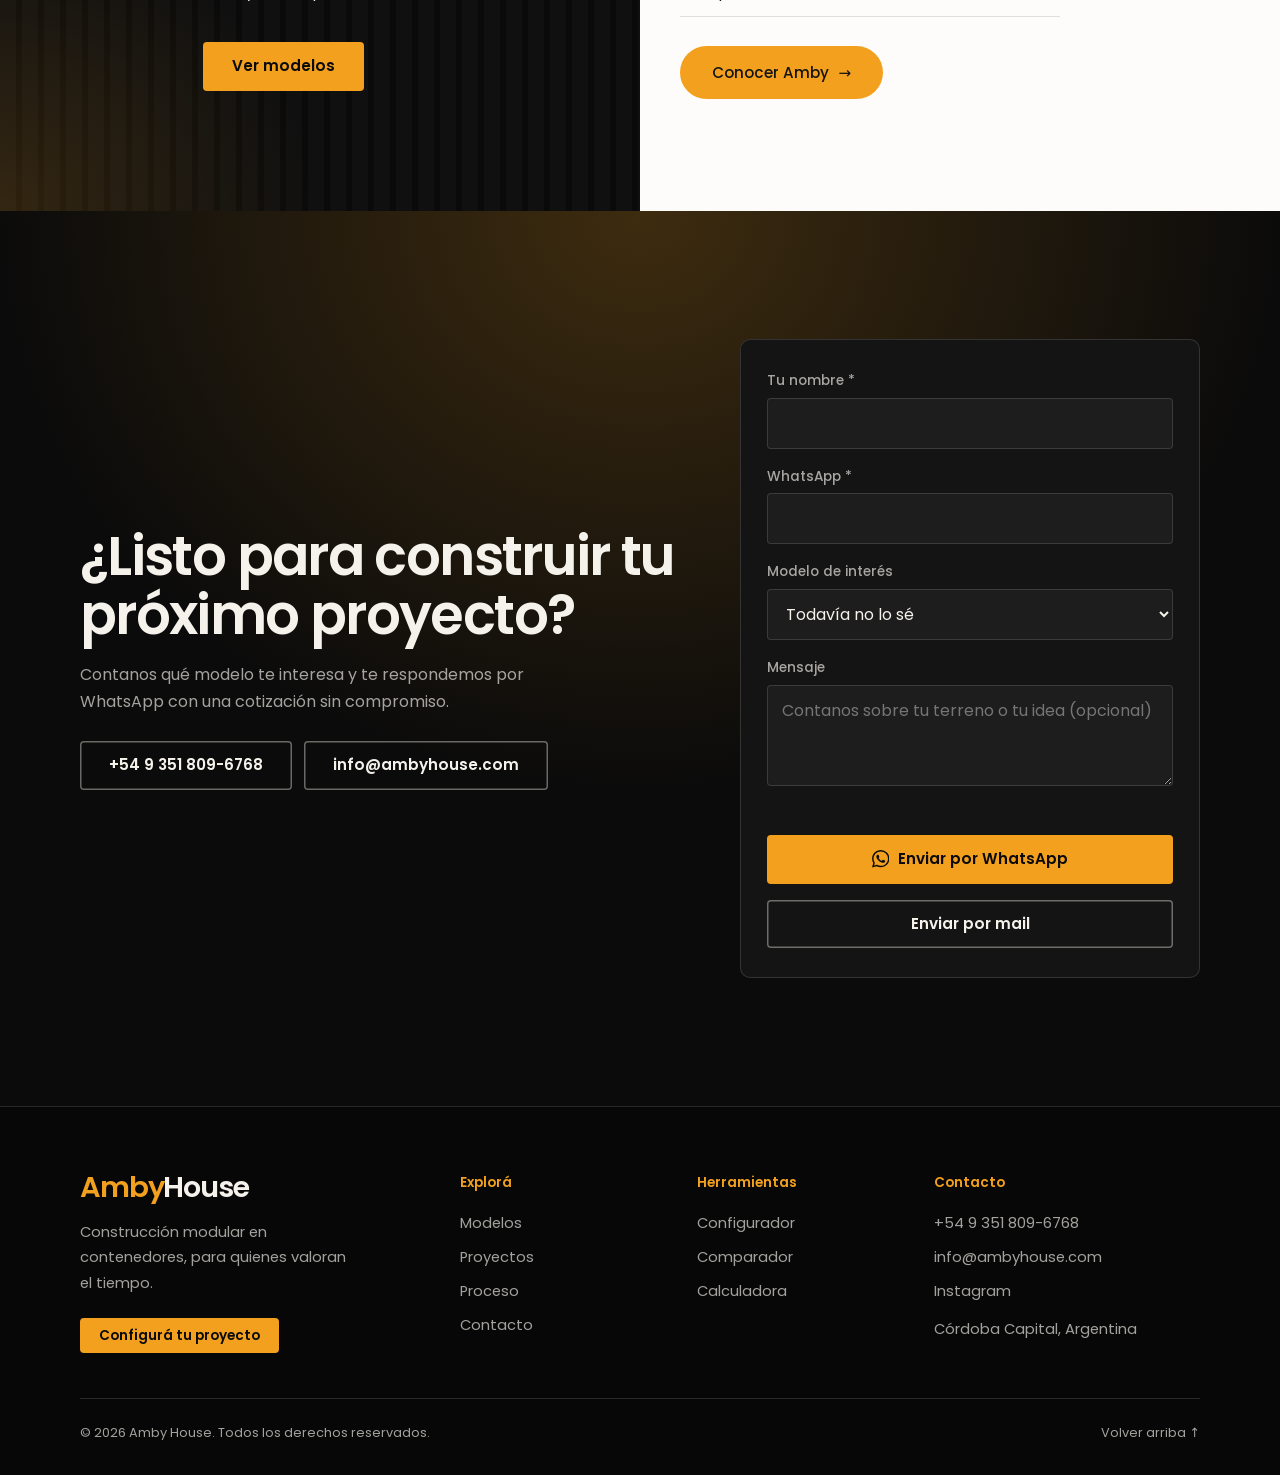
==== commit 4161cb1e: "update" ====
--- a/index.html
+++ b/index.html
@@ -1,5 +1,5 @@
 <!DOCTYPE html>
-<html lang="es-AR"><head><meta charset="utf-8"><meta name="viewport" content="width=device-width,initial-scale=1,viewport-fit=cover">
+<html lang="es-AR"><head><meta charset="utf-8"><meta name="viewport" content="width=device-width,initial-scale=1,viewport-fit=cover"><meta name="robots" content="noindex, nofollow">
 <title>Amby House | Construcción modular en contenedores</title>
 <meta name="description" content="Casas modulares en contenedores, de 15 a 90 m². Planificación a entrega en 60 a 90 días, precio cerrado y fabricación industrial en Córdoba.">
 <meta property="og:type" content="website"><meta property="og:locale" content="es_AR"><meta property="og:site_name" content="Amby House"><meta property="og:title" content="Amby House | Construcción modular en contenedores"><meta property="og:description" content="Casas modulares en contenedores, de 15 a 90 m². Fabricación industrial en Córdoba y precio cerrado."><meta name="twitter:card" content="summary_large_image"><meta property="og:image" content="og-image.jpg"><meta property="og:image:type" content="image/jpeg"><meta property="og:image:width" content="1200"><meta property="og:image:height" content="630"><meta property="og:image:alt" content="Casa modular Amby House con las sierras de Córdoba al fondo"><meta name="twitter:image" content="og-image.jpg">
@@ -9,9 +9,10 @@
 <link rel="preload" href="fonts/poppins-400.woff" as="font" type="font/woff" crossorigin>
 <link rel="preload" href="fonts/poppins-600.woff" as="font" type="font/woff" crossorigin>
 <link rel="stylesheet" href="css/styles.css">
+<noscript><style>.rv{opacity:1!important;transform:none!important}</style></noscript>
 </head><body data-p="home">
 <a class="skip" href="#modelos">Saltar a los modelos</a>
-<div id="hd"></div>
+<div id="hd"><!--pr:hd--><header class="top"><div class="wrap"><a class="brand" href="index.html" aria-label="Amby House">Amby<b>House</b></a><button class="burger" aria-expanded="false" aria-controls="menu" aria-label="Abrir menú"><i></i><i></i></button><nav id="menu" aria-label="Principal"><a href="index.html#modelos">Modelos</a><a href="proyectos.html">Proyectos</a><a href="proceso.html">Proceso</a><a href="index.html#herramientas">Herramientas</a><a href="index.html#amby">Amby</a><a href="index.html#contacto">Contacto</a><a class="btn s" href="configurador.html">Configurá tu proyecto</a></nav></div></header><!--/pr:hd--></div>
 <main>
 <section class="hero" id="inicio"><div class="sky"></div><div class="sky w"></div>
 <div class="hbox wrap"><div class="ht"><p class="eye">Construcción modular en contenedores</p><h1>Construí tu proyecto en 60 días.</h1></div><div class="acts"><a class="btn" data-ev="hero-configurar" href="configurador.html">Configurá tu proyecto</a><a class="btn g" data-ev="hero-modelos" href="#modelos">Ver modelos</a></div></div>
@@ -29,7 +30,7 @@
 </div></div></section>
 <section class="sec alt" id="modelos"><div class="wrap">
 <h2 class="rv">Modelos</h2><p class="lead rv">Siete tipologías, de 15 a 90 m². Todas con pérgola o terraza y deck.</p>
-<div class="mods" id="mods"></div>
+<div class="mods" id="mods"><!--pr:mods--><article class="mod rv"><a class="im" href="modelo-c15.html" aria-label="Ver ficha del C15"><img loading="lazy" src="img/c15.webp" alt="Modelo C15 de 15 m²" width="800" height="640"><span class="tag">Más vendido</span></a><div class="t"><h3>C15</h3><p class="m2"><strong>15</strong> m² + pérgola + deck</p><ul><li>Espacio integrado</li><li>Cocina</li><li>1 baño</li></ul><p class="from">Desde USD 14.250 <small>+ IVA</small></p><div class="acts"><a class="btn s" href="configurador.html?m=c15">Configurar</a><a class="btn s g" href="modelo-c15.html">Ver ficha</a></div></div></article><article class="mod rv"><a class="im" href="modelo-c30.html" aria-label="Ver ficha del C30"><img loading="lazy" src="img/c30.webp" alt="Modelo C30 de 30 m²" width="800" height="640"><span class="tag">Más vendido</span></a><div class="t"><h3>C30</h3><p class="m2"><strong>30</strong> m² + pérgola + deck</p><ul><li>Cocina comedor</li><li>1 dormitorio</li><li>1 baño</li><li>Living</li></ul><p class="from">Desde USD 28.500 <small>+ IVA</small></p><div class="acts"><a class="btn s" href="configurador.html?m=c30">Configurar</a><a class="btn s g" href="modelo-c30.html">Ver ficha</a></div></div></article><article class="mod rv"><a class="im" href="modelo-c30t.html" aria-label="Ver ficha del C30 Terra"><img loading="lazy" src="img/c30t.webp" alt="Modelo C30 Terra de 30 m²" width="800" height="640"></a><div class="t"><h3>C30 Terra</h3><p class="m2"><strong>30</strong> m² + terraza + deck</p><ul><li>Cocina comedor</li><li>1 dormitorio</li><li>1 baño</li><li>Living</li></ul><p class="from">Desde USD 28.500 <small>+ IVA</small></p><div class="acts"><a class="btn s" href="configurador.html?m=c30t">Configurar</a><a class="btn s g" href="modelo-c30t.html">Ver ficha</a></div></div></article><article class="mod rv"><a class="im" href="modelo-c36.html" aria-label="Ver ficha del C36"><img loading="lazy" src="img/c36.webp" alt="Modelo C36 de 36 m²" width="800" height="640"><span class="tag">Más vendido</span></a><div class="t"><h3>C36</h3><p class="m2"><strong>36</strong> m² + pérgola + deck</p><ul><li>Cocina comedor</li><li>1 dormitorio</li><li>1 baño</li><li>Living</li></ul><p class="from">Desde USD 34.200 <small>+ IVA</small></p><div class="acts"><a class="btn s" href="configurador.html?m=c36">Configurar</a><a class="btn s g" href="modelo-c36.html">Ver ficha</a></div></div></article><article class="mod rv"><a class="im" href="modelo-c45.html" aria-label="Ver ficha del C45"><img loading="lazy" src="img/c45.webp" alt="Modelo C45 de 45 m²" width="800" height="640"><span class="tag">Más vendido</span></a><div class="t"><h3>C45</h3><p class="m2"><strong>45</strong> m² + pérgola + deck</p><ul><li>Cocina comedor</li><li>2 dormitorios</li><li>1 baño</li><li>Living</li></ul><p class="from">Desde USD 42.750 <small>+ IVA</small></p><div class="acts"><a class="btn s" href="configurador.html?m=c45">Configurar</a><a class="btn s g" href="modelo-c45.html">Ver ficha</a></div></div></article><article class="mod rv"><a class="im" href="modelo-c60.html" aria-label="Ver ficha del C60"><img loading="lazy" src="img/c60.webp" alt="Modelo C60 de 60 m²" width="800" height="640"></a><div class="t"><h3>C60</h3><p class="m2"><strong>60</strong> m² + pérgola + deck</p><ul><li>1–2 dormitorios</li><li>1 baño</li><li>Living y cocina comedor</li><li>Guardado y lavadero</li></ul><p class="from">Desde USD 57.000 <small>+ IVA</small></p><div class="acts"><a class="btn s" href="configurador.html?m=c60">Configurar</a><a class="btn s g" href="modelo-c60.html">Ver ficha</a></div></div></article><article class="mod rv"><a class="im" href="modelo-c90.html" aria-label="Ver ficha del C90"><img loading="lazy" src="img/c90.webp" alt="Modelo C90 de 90 m²" width="800" height="640"></a><div class="t"><h3>C90</h3><p class="m2"><strong>90</strong> m² + pérgola + deck</p><ul><li>2–3 dormitorios</li><li>1–2 baños</li><li>Sala y cocina comedor</li><li>Guardado y lavadero</li></ul><p class="from">Desde USD 85.500 <small>+ IVA</small></p><div class="acts"><a class="btn s" href="configurador.html?m=c90">Configurar</a><a class="btn s g" href="modelo-c90.html">Ver ficha</a></div></div></article><!--/pr:mods--></div>
 <p class="note">Imágenes y fichas de referencia. Las medidas, terminaciones y valores se confirman en la cotización.</p>
 </div></section>
 <section class="sec alt" id="herramientas"><div class="wrap"><h2 class="rv">Herramientas para decidir mejor</h2><p class="lead rv">Compará modelos o calculá cuánto tardás en recuperar la inversión.</p>
@@ -44,8 +45,8 @@
 <section class="sec cta" id="contacto"><div class="wrap cg"><div><h2 class="rv">¿Listo para construir tu próximo proyecto?</h2>
 <p class="lead rv">Contanos qué modelo te interesa y te respondemos por WhatsApp con una cotización sin compromiso.</p>
 <div class="acts rv"><a class="btn g" href="tel:+5493518096768">+54 9 351 809-6768</a><a class="btn g" href="mailto:info@ambyhouse.com">info@ambyhouse.com</a></div></div>
-<form class="cf rv" id="cf" novalidate><label>Tu nombre *<input name="nombre" autocomplete="name" required></label><label>WhatsApp *<input name="wa" type="tel" autocomplete="tel" inputmode="tel" required></label><label>Modelo de interés<select name="modelo" id="cm"></select></label><label>Mensaje<textarea name="msg" rows="3" placeholder="Contanos sobre tu terreno o tu idea (opcional)"></textarea></label><p class="err" id="ce" role="alert"></p><button class="btn" data-ev="form-whatsapp" type="submit">Enviar por WhatsApp</button><button class="btn g" data-ev="form-mail" type="button" id="cmail">Enviar por mail</button></form></div></section>
+<form class="cf rv" id="cf" novalidate><label>Tu nombre *<input name="nombre" autocomplete="name" required></label><label>WhatsApp *<input name="wa" type="tel" autocomplete="tel" inputmode="tel" required></label><label>Modelo de interés<select name="modelo" id="cm"><!--pr:cm--><option value="">Todavía no lo sé</option><option>C15 · 15 m²</option><option>C30 · 30 m²</option><option>C30 Terra · 30 m²</option><option>C36 · 36 m²</option><option>C45 · 45 m²</option><option>C60 · 60 m²</option><option>C90 · 90 m²</option><!--/pr:cm--></select></label><label>Mensaje<textarea name="msg" rows="3" placeholder="Contanos sobre tu terreno o tu idea (opcional)"></textarea></label><p class="err" id="ce" role="alert"></p><button class="btn" data-ev="form-whatsapp" type="submit">Enviar por WhatsApp</button><button class="btn g" data-ev="form-mail" type="button" id="cmail">Enviar por mail</button></form></div></section>
 </main>
-<div id="ft"></div>
+<div id="ft"><!--pr:ft--><footer><div class="wrap ftg"><div class="fb"><a class="brand" href="index.html">Amby<b>House</b></a><p>Construcción modular en contenedores, para quienes valoran el tiempo.</p><a class="btn s" data-ev="footer-configurar" href="configurador.html">Configurá tu proyecto</a></div><div class="fc"><span>Explorá</span><a href="index.html#modelos">Modelos</a><a href="proyectos.html">Proyectos</a><a href="proceso.html">Proceso</a><a href="index.html#contacto">Contacto</a></div><div class="fc"><span>Herramientas</span><a href="configurador.html">Configurador</a><a href="comparar.html">Comparador</a><a href="calculadora.html">Calculadora</a></div><div class="fc ct"><span>Contacto</span><a href="tel:+5493518096768">+54 9 351 809-6768</a><a href="mailto:info@ambyhouse.com">info@ambyhouse.com</a><a href="https://www.instagram.com/ambyhouse.arg" target="_blank" rel="noopener">Instagram</a><p>Córdoba Capital, Argentina</p></div><div class="f-bot"><p>© 2026 Amby House. Todos los derechos reservados.</p><a href="#">Volver arriba ↑</a></div></div></footer><a class="wa" data-ev="whatsapp" href="https://wa.me/5493518096768?text=Hola%20AmbyHouse%2C%20quiero%20consultar%20por%20un%20modelo" target="_blank" rel="noopener" aria-label="Escribinos por WhatsApp"><svg viewBox="0 0 24 24" fill="currentColor" aria-hidden="true"><path d="M17.472 14.382c-.297-.149-1.758-.867-2.03-.967-.273-.099-.471-.148-.67.15-.197.297-.767.966-.94 1.164-.173.199-.347.223-.644.075-.297-.15-1.255-.463-2.39-1.475-.883-.788-1.48-1.761-1.653-2.059-.173-.297-.018-.458.13-.606.134-.133.298-.347.446-.52.149-.174.198-.298.298-.497.099-.198.05-.371-.025-.52-.075-.149-.669-1.612-.916-2.207-.242-.579-.487-.5-.669-.51-.173-.008-.371-.01-.57-.01-.198 0-.52.074-.792.372-.272.297-1.04 1.016-1.04 2.479 0 1.462 1.065 2.875 1.213 3.074.149.198 2.096 3.2 5.077 4.487.709.306 1.262.489 1.694.625.712.227 1.36.195 1.871.118.571-.085 1.758-.719 2.006-1.413.248-.694.248-1.289.173-1.413-.074-.124-.272-.198-.57-.347m-5.421 7.403h-.004a9.87 9.87 0 01-5.031-1.378l-.361-.214-3.741.982.998-3.648-.235-.374a9.86 9.86 0 01-1.51-5.26c.001-5.45 4.436-9.884 9.888-9.884 2.64 0 5.122 1.03 6.988 2.898a9.825 9.825 0 012.893 6.994c-.003 5.45-4.437 9.884-9.885 9.884m8.413-18.297A11.815 11.815 0 0012.05 0C5.495 0 .16 5.335.157 11.892c0 2.096.547 4.142 1.588 5.945L.057 24l6.305-1.654a11.882 11.882 0 005.683 1.448h.005c6.554 0 11.89-5.335 11.893-11.893a11.821 11.821 0 00-3.48-8.413Z"></path></svg></a><!--/pr:ft--></div>
 <script src="js/data.js" defer></script><script src="js/main.js" defer></script>
 </body></html>
--- a/css/styles.css
+++ b/css/styles.css
@@ -3,7 +3,6 @@
 @font-face{font-family:'Poppins';font-style:normal;font-weight:500;font-display:swap;src:url('../fonts/poppins-500.woff') format('woff')}
 @font-face{font-family:'Poppins';font-style:normal;font-weight:600;font-display:swap;src:url('../fonts/poppins-600.woff') format('woff')}
 @font-face{font-family:'Poppins';font-style:normal;font-weight:700;font-display:swap;src:url('../fonts/poppins-700.woff') format('woff')}
-@font-face{font-family:'Sora';font-style:normal;font-weight:400 600;font-display:swap;src:url('../fonts/sora.woff') format('woff')}
 :root{--k:#0B0B0B;--k2:#141414;--k3:#1d1d1d;--w:#F5F2EC;--o:#F2A01E;--od:#B9740A;--m:rgba(245,242,236,.66);--ln:rgba(245,242,236,.14);--f:'Poppins',system-ui,sans-serif;--e:cubic-bezier(.2,.7,.2,1);--pad:clamp(1.1rem,4vw,2.5rem)}
 *{box-sizing:border-box;margin:0;min-width:0;-webkit-tap-highlight-color:transparent}
 html{scroll-behavior:smooth;scroll-padding-top:76px;overflow-x:clip}
@@ -188,23 +187,10 @@
 @media(max-width:860px){.cg{grid-template-columns:minmax(0,1fr)}}@media(max-width:700px){.cf{padding:1.6rem 1.3rem}.mq span{padding:.95rem 1.6rem}}
 @media(prefers-reduced-motion:reduce){.mq div{animation:none}}
 
-/* intro v2 */
-.intro{position:fixed;inset:0;z-index:100;overflow:hidden;background:repeating-linear-gradient(90deg,#101010 0 16px,#0a0a0a 16px 22px);transition:transform .95s cubic-bezier(.75,0,.2,1)}.intro.out{transform:translateY(-101%)}
-.intro::after{content:"";position:absolute;left:50%;bottom:8vh;width:min(110vw,760px);height:34vh;transform:translateX(-50%);background:radial-gradient(closest-side,rgba(242,160,30,.32),transparent);opacity:0;transition:opacity 1s}.intro.lit::after{opacity:1}
-.ih{position:absolute;left:0;right:0;top:14vh;height:36vh;z-index:2;text-align:center}
-.icn,.ilogo{position:absolute;inset:0;display:grid;place-content:center;transition:opacity .5s,transform .6s var(--e)}
-.ilogo{opacity:0;transform:translateY(18px);transition-delay:.15s}.ilg{font:700 clamp(3.2rem,15vw,6.5rem)/1 var(--f);letter-spacing:-.05em;color:var(--o)}.ilg b{color:var(--w)}.ilogo p{margin-top:.9rem;color:var(--m);font-size:1rem}
-.intro.lit .icn{opacity:0;transform:scale(.88)}.intro.lit .ilogo{opacity:1;transform:none}
-.ic{position:absolute;left:50%;bottom:11vh;width:min(150vw,820px);margin-left:calc(min(150vw,820px)/-2);z-index:1;animation:idrop 1.2s both}
-.ic::before{content:"";position:absolute;left:50%;bottom:92%;width:2px;height:130vh;margin-left:-1px;background:linear-gradient(#2a2a2a,#8a8a8a)}.ic::after{content:"";position:absolute;left:50%;top:calc(8% - 12px);width:12px;height:12px;margin-left:-6px;border:2px solid #aaa;border-radius:50%}
-.ic .hs{filter:drop-shadow(0 18px 24px rgba(0,0,0,.6))}.intro .gl{animation:none;opacity:.07;transition:opacity .7s}.intro.lit .gl{opacity:1}
-@keyframes idrop{0%{transform:translateY(-120vh);animation-timing-function:cubic-bezier(.45,0,.85,.55)}62%{transform:translateY(0);animation-timing-function:ease-out}72%{transform:translateY(-16px);animation-timing-function:ease-in}82%,100%{transform:translateY(0)}}
 /* navbar: menú hamburguesa hasta 1060 px para que nada se pise */
 nav{gap:clamp(1.1rem,2vw,1.8rem)}
 @media(max-width:1060px){.burger{display:block}nav{position:absolute;top:100%;left:0;right:0;flex-direction:column;align-items:flex-start;background:var(--k);padding:1.2rem var(--pad) 1.8rem;gap:1.2rem;border-bottom:1px solid var(--ln);clip-path:inset(0 0 100% 0);transition:clip-path .5s var(--e)}nav.open{clip-path:inset(0)}.top{background:rgba(11,11,11,.9);backdrop-filter:blur(14px)}}
-.intro.lit .ic::before,.intro.lit .ic::after{opacity:0;transition:opacity .5s}.ic::before,.ic::after{transition:opacity .5s}
-
-.intro{cursor:pointer}.ihint{position:absolute;z-index:3;left:0;right:0;bottom:max(1.6rem,env(safe-area-inset-bottom));text-align:center;font-size:.8rem;letter-spacing:.12em;text-transform:uppercase;color:var(--m);opacity:0;animation:ihn 2.4s 1.2s ease-in-out infinite}@keyframes ihn{50%{opacity:.8}}
+
 
 /* señal sutil de que hay más modelos a los costados (desaparece en cada extremo) */
 .hpw{position:relative;margin:1.1rem -.2rem 0}.hpw .hpills{margin:0;position:relative}
@@ -220,11 +206,11 @@
 .sp-h{background:radial-gradient(70% 60% at 0% 100%,rgba(242,160,30,.16),transparent 70%),repeating-linear-gradient(90deg,#101010 0 16px,#0a0a0a 16px 22px);color:var(--w);font-family:var(--f)}.sp-h .bx{justify-self:end}
 .sp-h .mk{font:700 clamp(2.6rem,6vw,4.2rem)/1 var(--f);letter-spacing:-.05em;color:var(--o)}.sp-h .mk b{color:var(--w);font-weight:700}.sp-h .d{color:var(--m);max-width:38ch}
 .sp-h ul,.sp-a ul{list-style:none;padding:0;margin:.4rem 0 .6rem;width:100%}.sp-h li{padding:.6rem 0 .6rem 1.2rem;border-top:1px solid var(--ln);position:relative;font-size:.95rem}.sp-h li::before{content:"";position:absolute;left:0;top:1.3em;width:.5rem;height:2px;background:var(--o)}
-.sp-a{background:radial-gradient(60% 55% at 100% 0%,rgba(242,160,30,.2),transparent 70%),#FDFCFA;color:#141414;font-family:'Sora',var(--f)}.sp-a .bx{justify-self:start;gap:1.2rem}
-.ea{font:500 .8rem 'Sora',var(--f);letter-spacing:.14em;text-transform:uppercase;color:#8F5700}
-.sp-a .am{font:600 clamp(3.2rem,8vw,5.4rem)/1 'Sora',var(--f);letter-spacing:-.04em;color:#F2A01E}.sp-a .am i{font-style:normal;color:#141414}.sp-a .d{color:#4a4a46;max-width:38ch;line-height:1.7}
+.sp-a{background:radial-gradient(60% 55% at 100% 0%,rgba(242,160,30,.2),transparent 70%),#FDFCFA;color:#141414;font-family:var(--f)}.sp-a .bx{justify-self:start;gap:1.2rem}
+.ea{font:500 .8rem var(--f);letter-spacing:.14em;text-transform:uppercase;color:#8F5700}
+.sp-a .am{font:600 clamp(3.2rem,8vw,5.4rem)/1 var(--f);letter-spacing:-.04em;color:#F2A01E}.sp-a .am i{font-style:normal;color:#141414}.sp-a .d{color:#4a4a46;max-width:38ch;line-height:1.7}
 .sp-a li{padding:.7rem 0;border-top:1px solid rgba(20,20,20,.12);font-size:.95rem}.sp-a li:last-child{border-bottom:1px solid rgba(20,20,20,.12)}
-.ab{display:inline-flex;align-items:center;background:#F2A01E;color:#141414;font:500 .95rem 'Sora',var(--f);padding:.95rem 2rem;border-radius:99px;text-decoration:none;transition:transform .3s var(--e),box-shadow .3s}.ab:hover{transform:translateY(-2px);box-shadow:0 12px 30px rgba(242,160,30,.4)}.ab::after{content:"→";margin-left:.6rem}
+.ab{display:inline-flex;align-items:center;background:#F2A01E;color:#141414;font:500 .95rem var(--f);padding:.95rem 2rem;border-radius:99px;text-decoration:none;transition:transform .3s var(--e),box-shadow .3s}.ab:hover{transform:translateY(-2px);box-shadow:0 12px 30px rgba(242,160,30,.4)}.ab::after{content:"→";margin-left:.6rem}
 @media(max-width:860px){.split{grid-template-columns:minmax(0,1fr)}.sp-h .in,.sp-a .bx{justify-self:start}}
 /* escena: progreso */
 .sp{height:2px;background:var(--ln);margin:.9rem .2rem .7rem;overflow:hidden}.sp span{display:block;height:100%;background:var(--o);transform-origin:left;transform:scaleX(0);transition:transform .8s var(--e)}.sn{font-size:.82rem;color:var(--m);text-align:center;margin:0}
@@ -292,7 +278,6 @@
 @media(max-width:700px){.hbox{gap:1rem}.hero .acts{width:100%}.hero .acts .btn{flex:1 1 0;padding:.8rem .5rem;font-size:.88rem}.hread small{display:block}.hcfg{font-size:.88rem}}
 @media(max-height:520px){.hero h1{font-size:1.6rem}.hero .acts .btn{padding:.55rem 1rem}}
 
-}
 
 /* hero v3.1: suelo hasta abajo, texto más cerca de la casa */
 section.hero{background:#0c0a09}
@@ -352,3 +337,17 @@
 /* por qué modular: 2 filas de 2 columnas */
 .why:not(#nc){grid-template-columns:repeat(2,minmax(0,1fr))}
 @media(max-width:600px){.why:not(#nc){grid-template-columns:1fr}}
+
+/* ventanas apagadas hasta que se prende la luz */
+.hero:not(.lit) #hv .gl{opacity:.08;animation:none}
+.hero.lit #hv .gl{opacity:1}
+.hero.lit.fresh #hv .gl{animation:glon 1s both,glw 3.4s 1s ease-in-out infinite alternate}
+@keyframes glon{from{opacity:.08}}
+
+/* intro: la "A" se despliega en el logo */
+.intro{position:fixed;inset:0;z-index:100;overflow:hidden;cursor:pointer;background:repeating-linear-gradient(90deg,#101010 0 16px,#0a0a0a 16px 22px);transition:transform .95s cubic-bezier(.75,0,.2,1)}.intro.out{transform:translateY(-101%)}
+.intro::after{content:"";position:absolute;left:50%;top:46%;width:min(110vw,760px);height:30vh;transform:translate(-50%,-50%);background:radial-gradient(closest-side,rgba(242,160,30,.32),transparent);opacity:0;transition:opacity 1s}.intro.lit::after{opacity:1}
+.lgw{position:absolute;inset:0;display:grid;place-content:center}
+.ilg{font:700 clamp(3.2rem,15vw,6.4rem)/1 var(--f);letter-spacing:-.05em;color:var(--o);display:flex;justify-content:center;align-items:baseline;white-space:nowrap}.ilg b{color:var(--w)}
+.a0{display:inline-block;animation:a0in .7s var(--e) both}@keyframes a0in{from{opacity:0;transform:scale(1.5)}to{opacity:1;transform:none}}
+.rest{display:inline-block;overflow:hidden;max-width:0;opacity:0;white-space:nowrap;transition:max-width .9s var(--e),opacity .6s}.intro.lit .rest{max-width:6em;opacity:1}
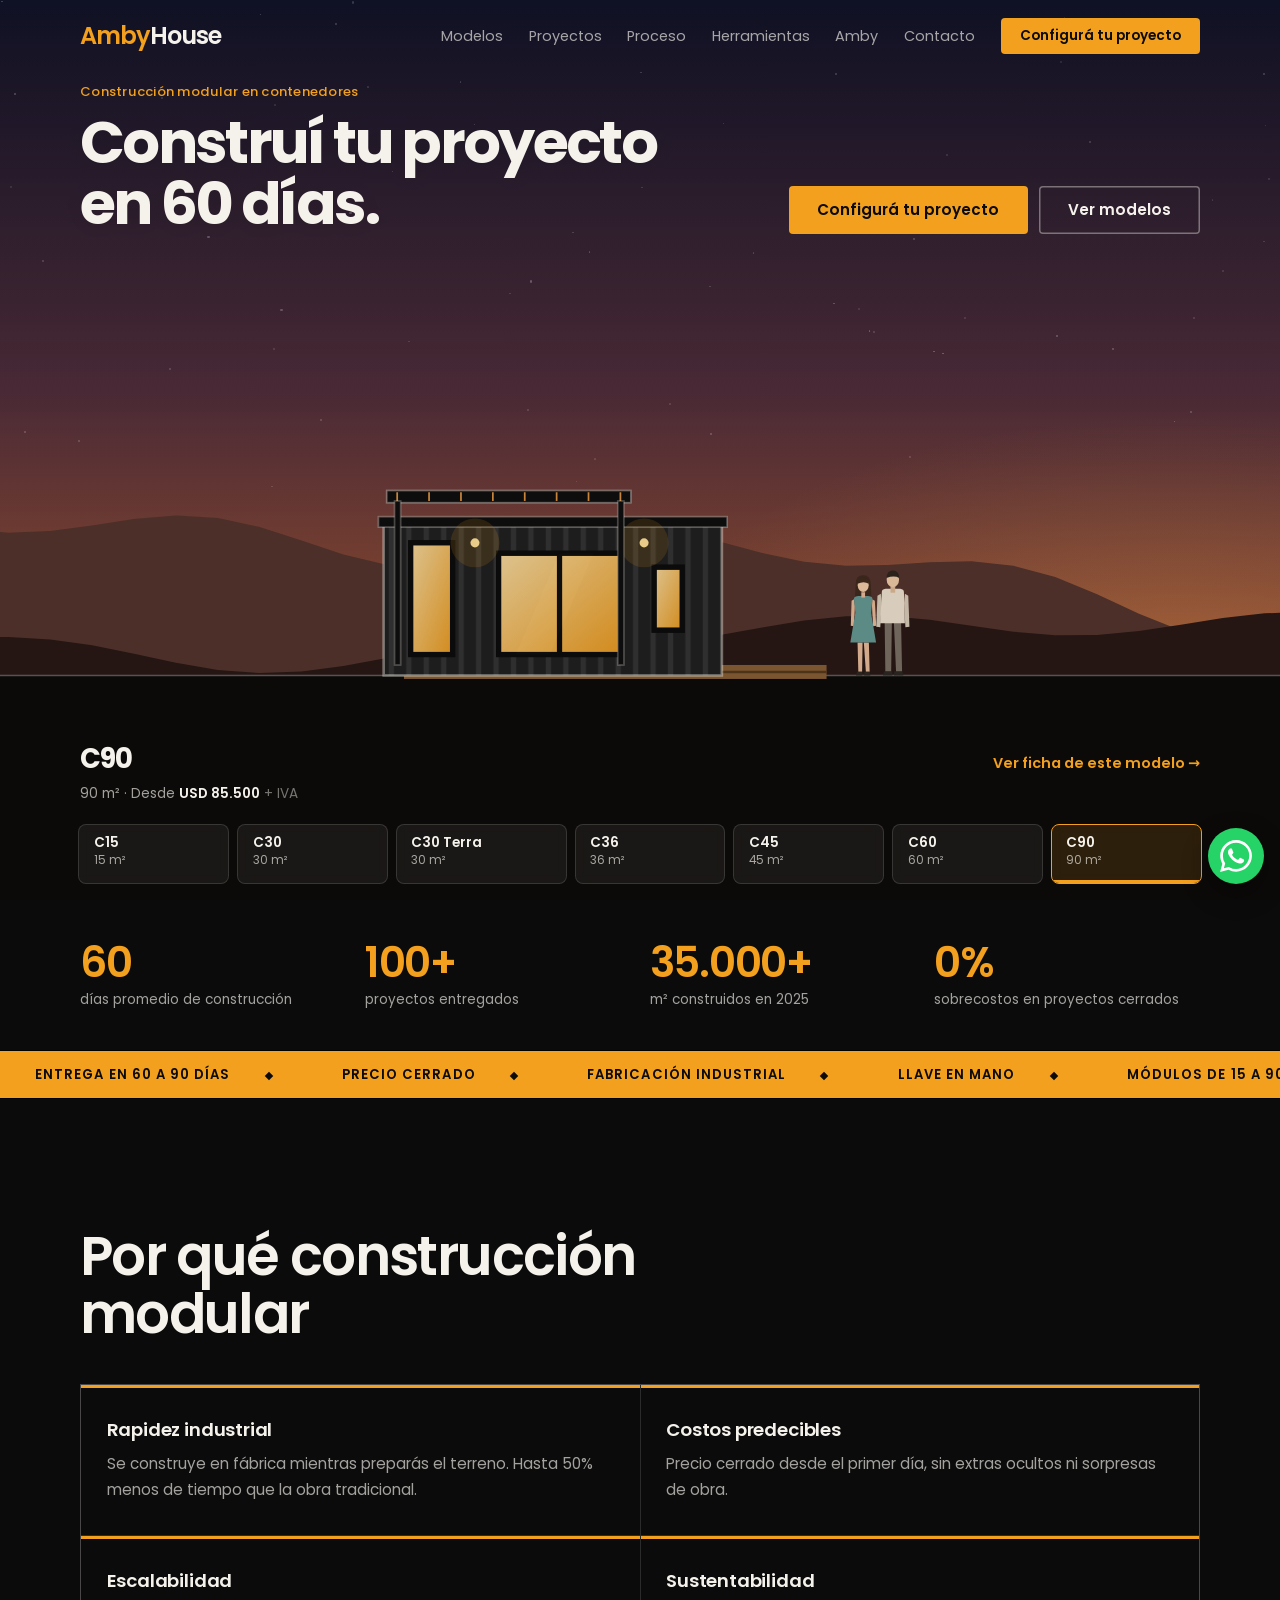
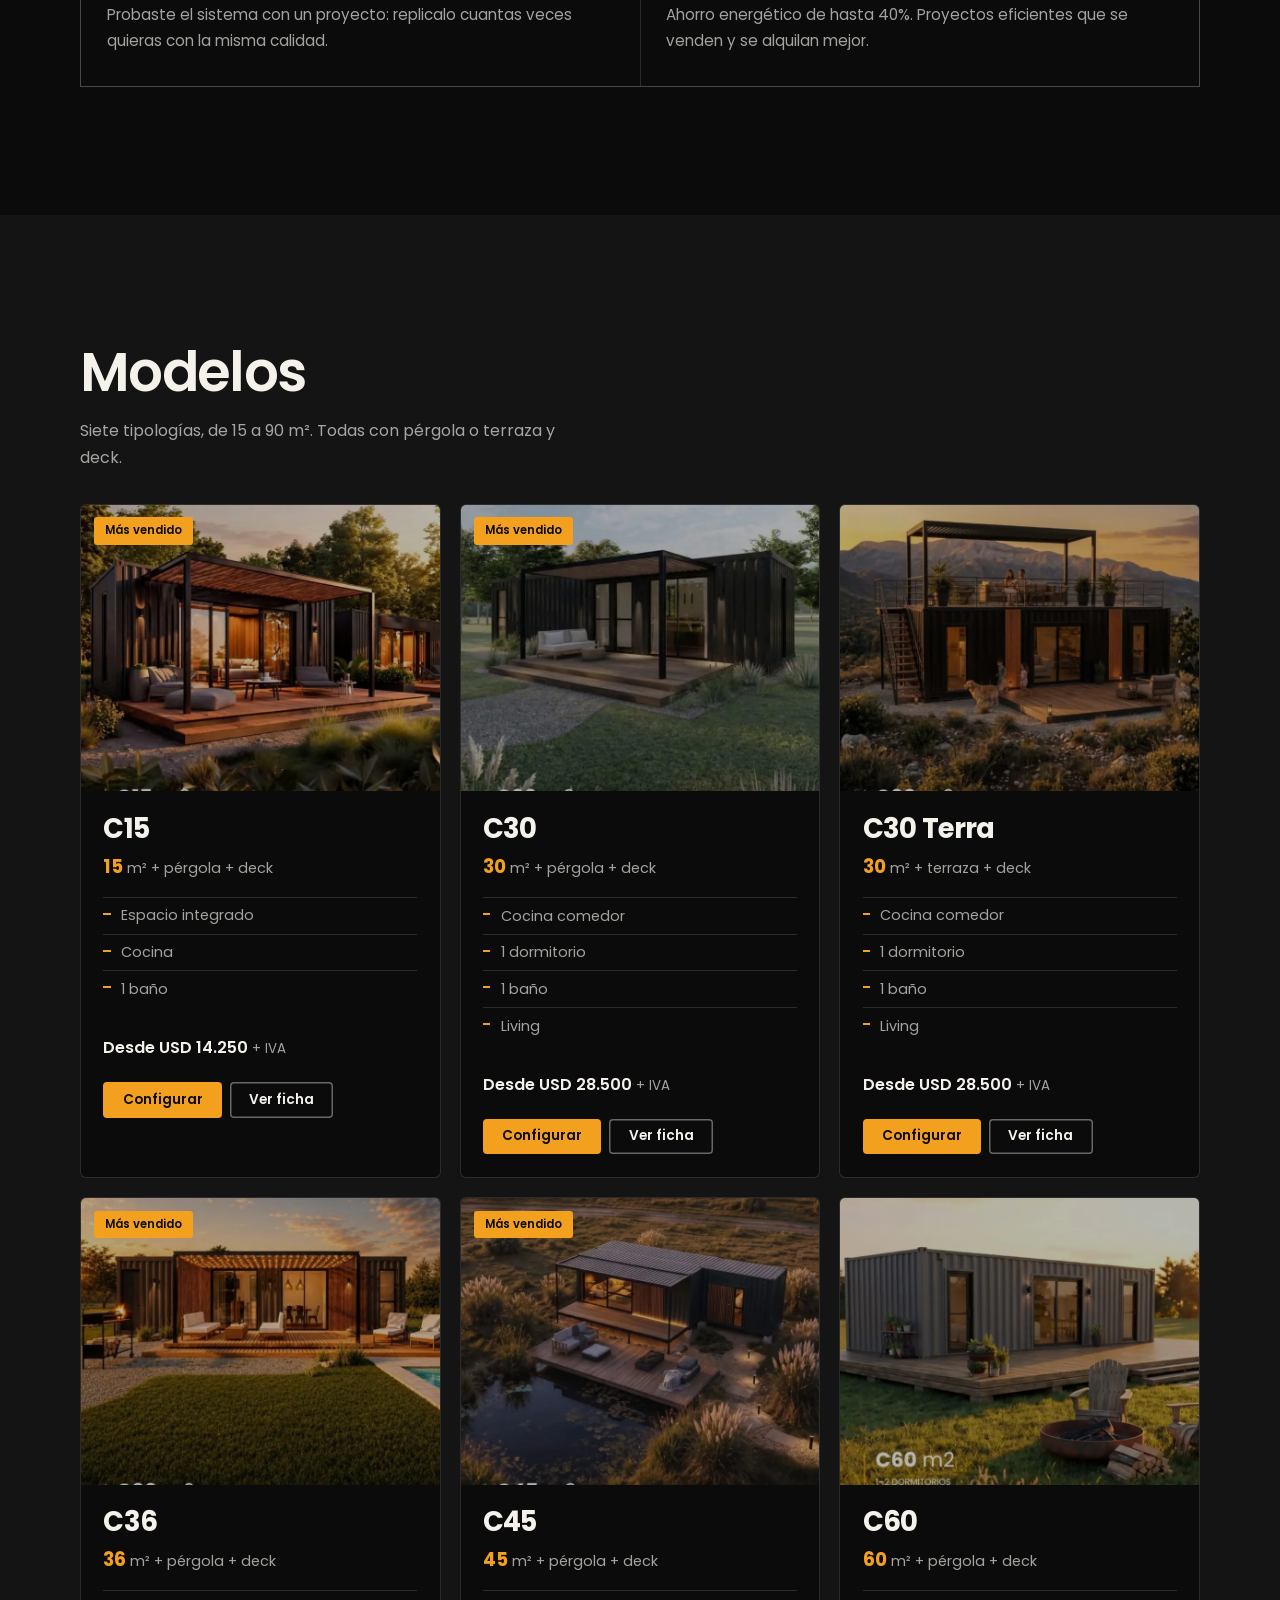
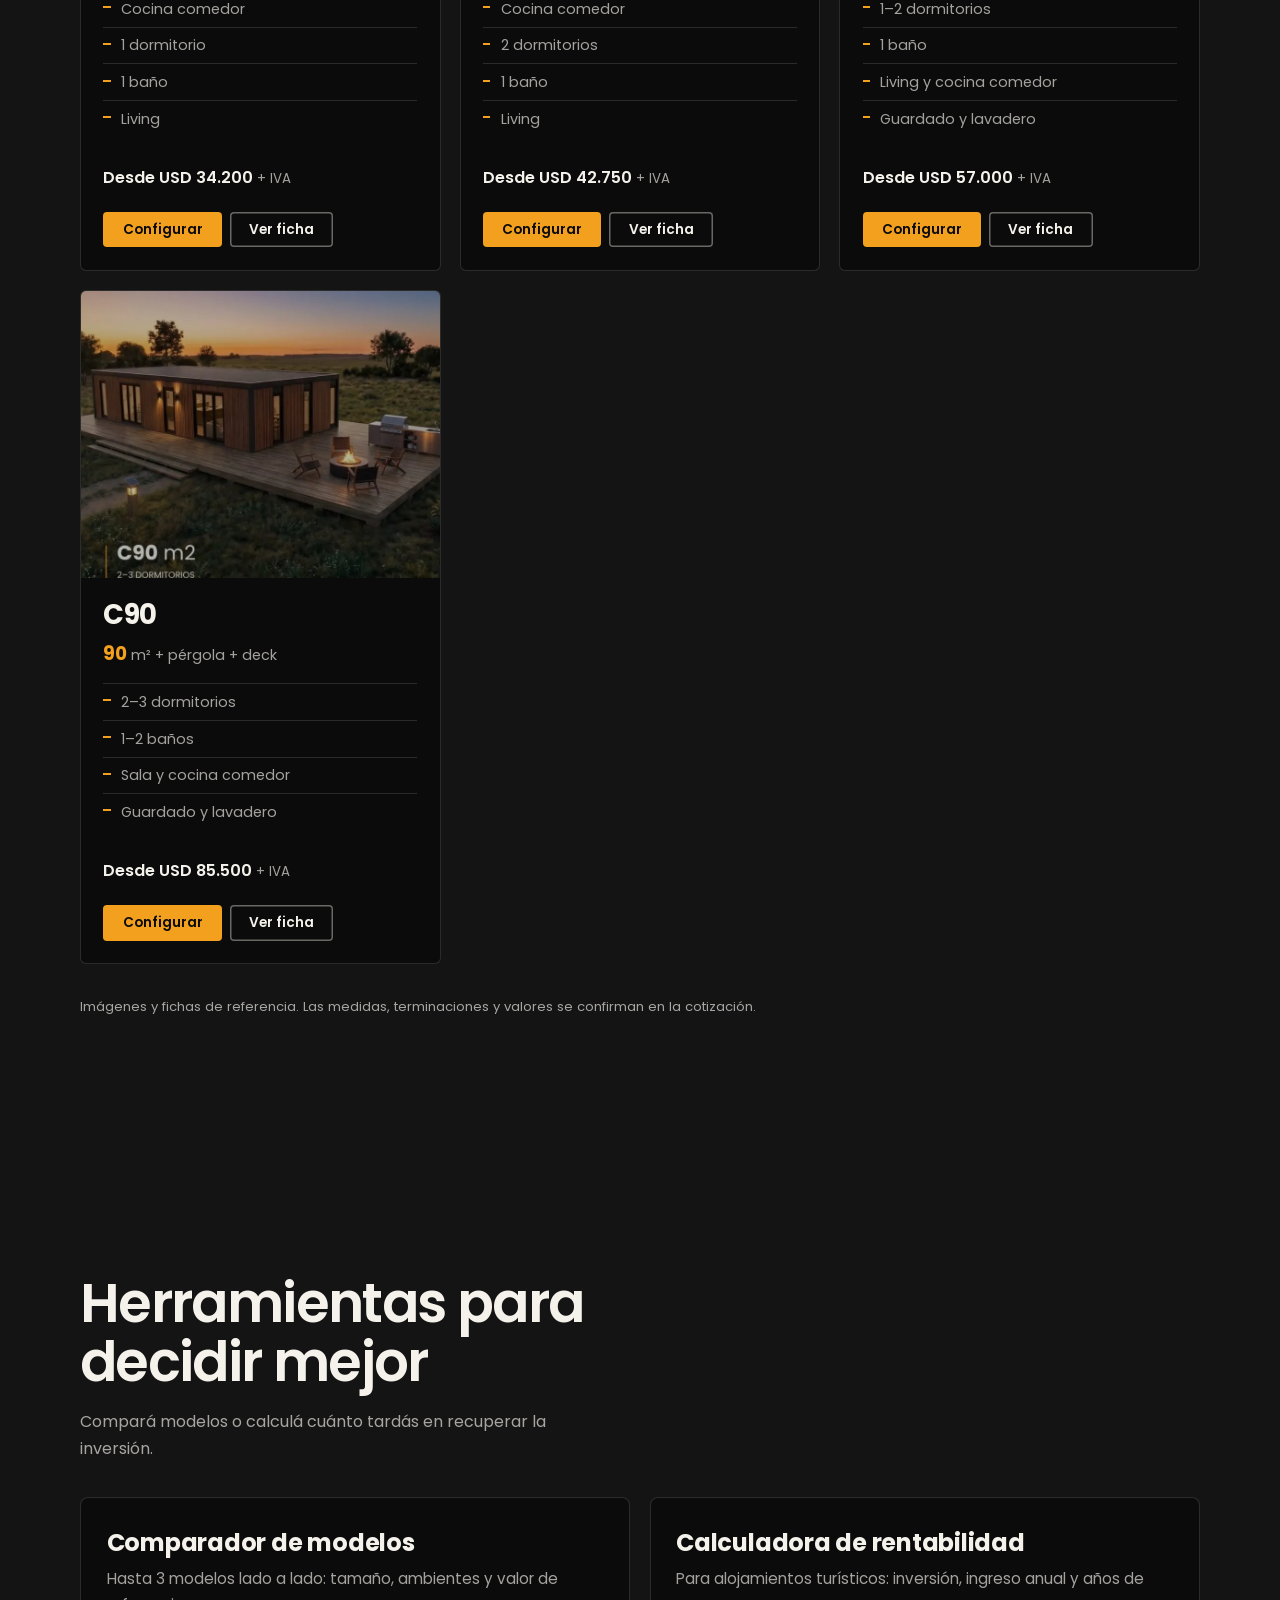
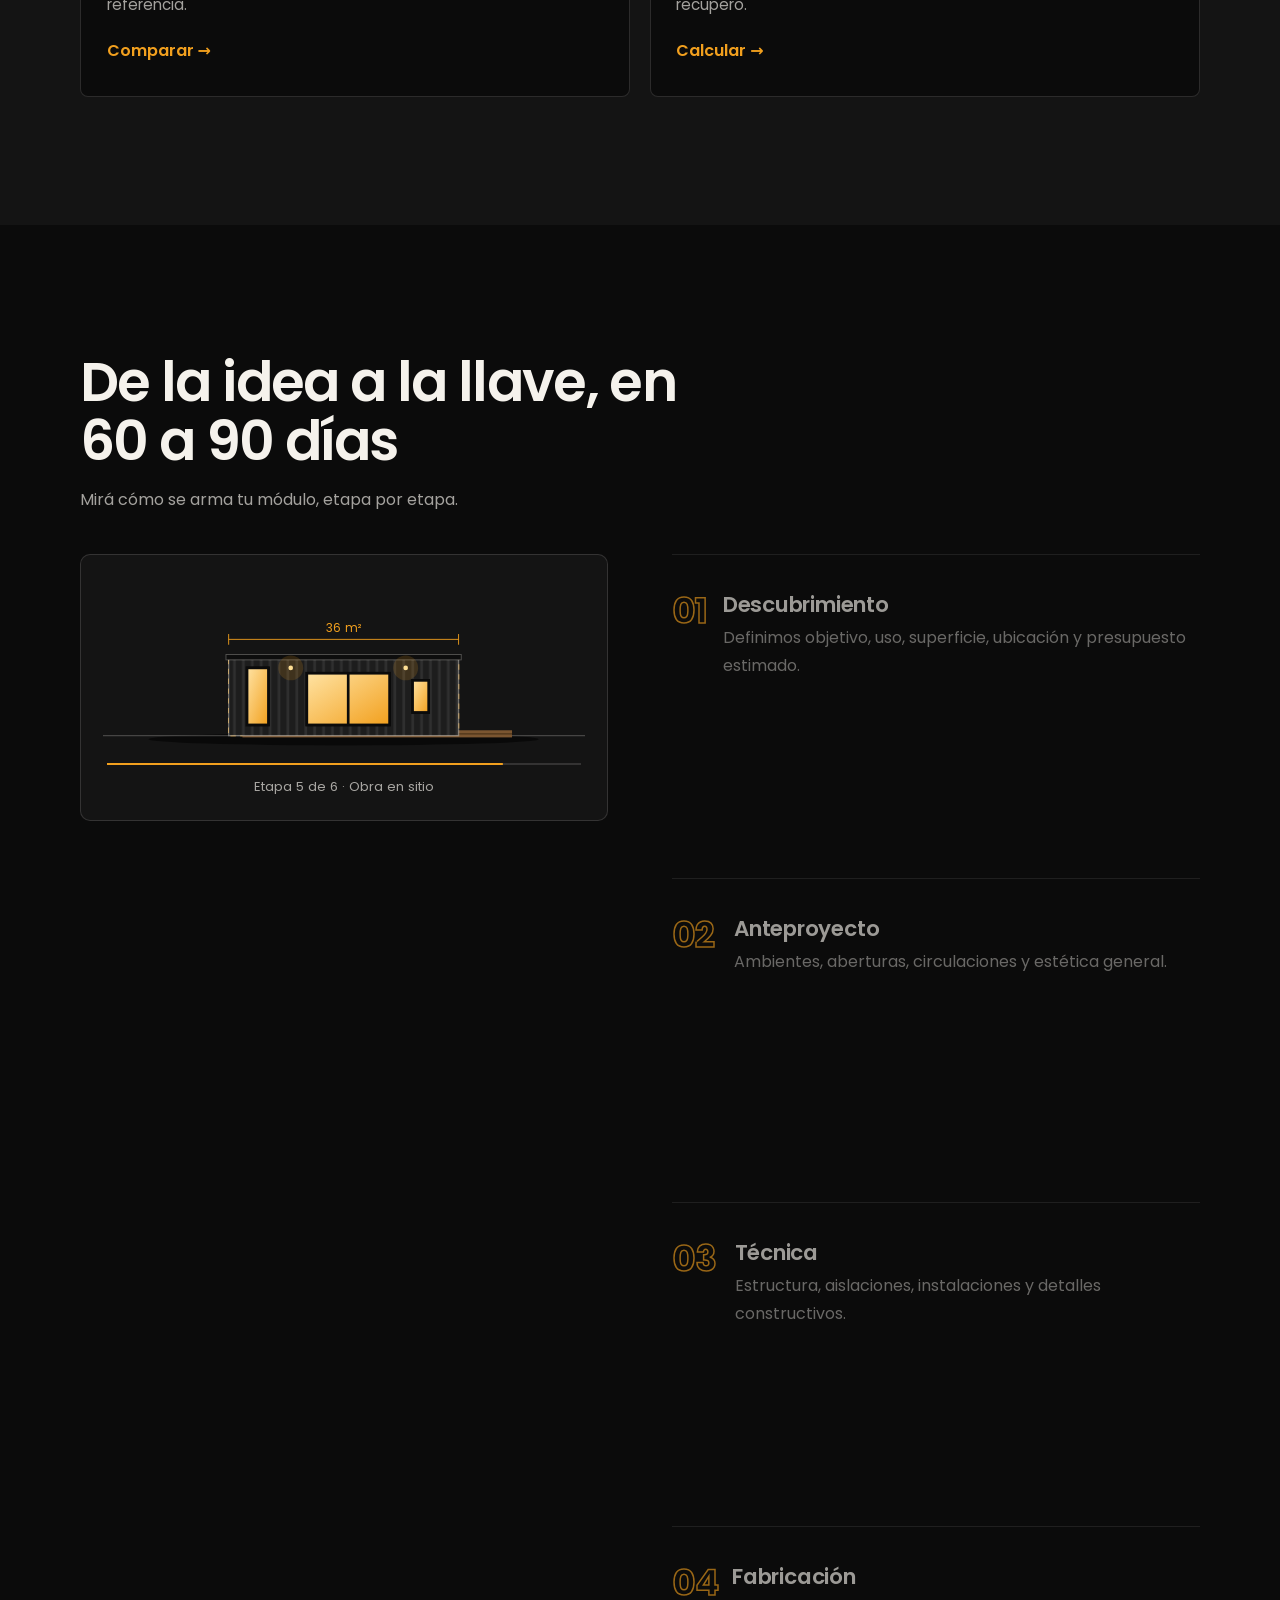
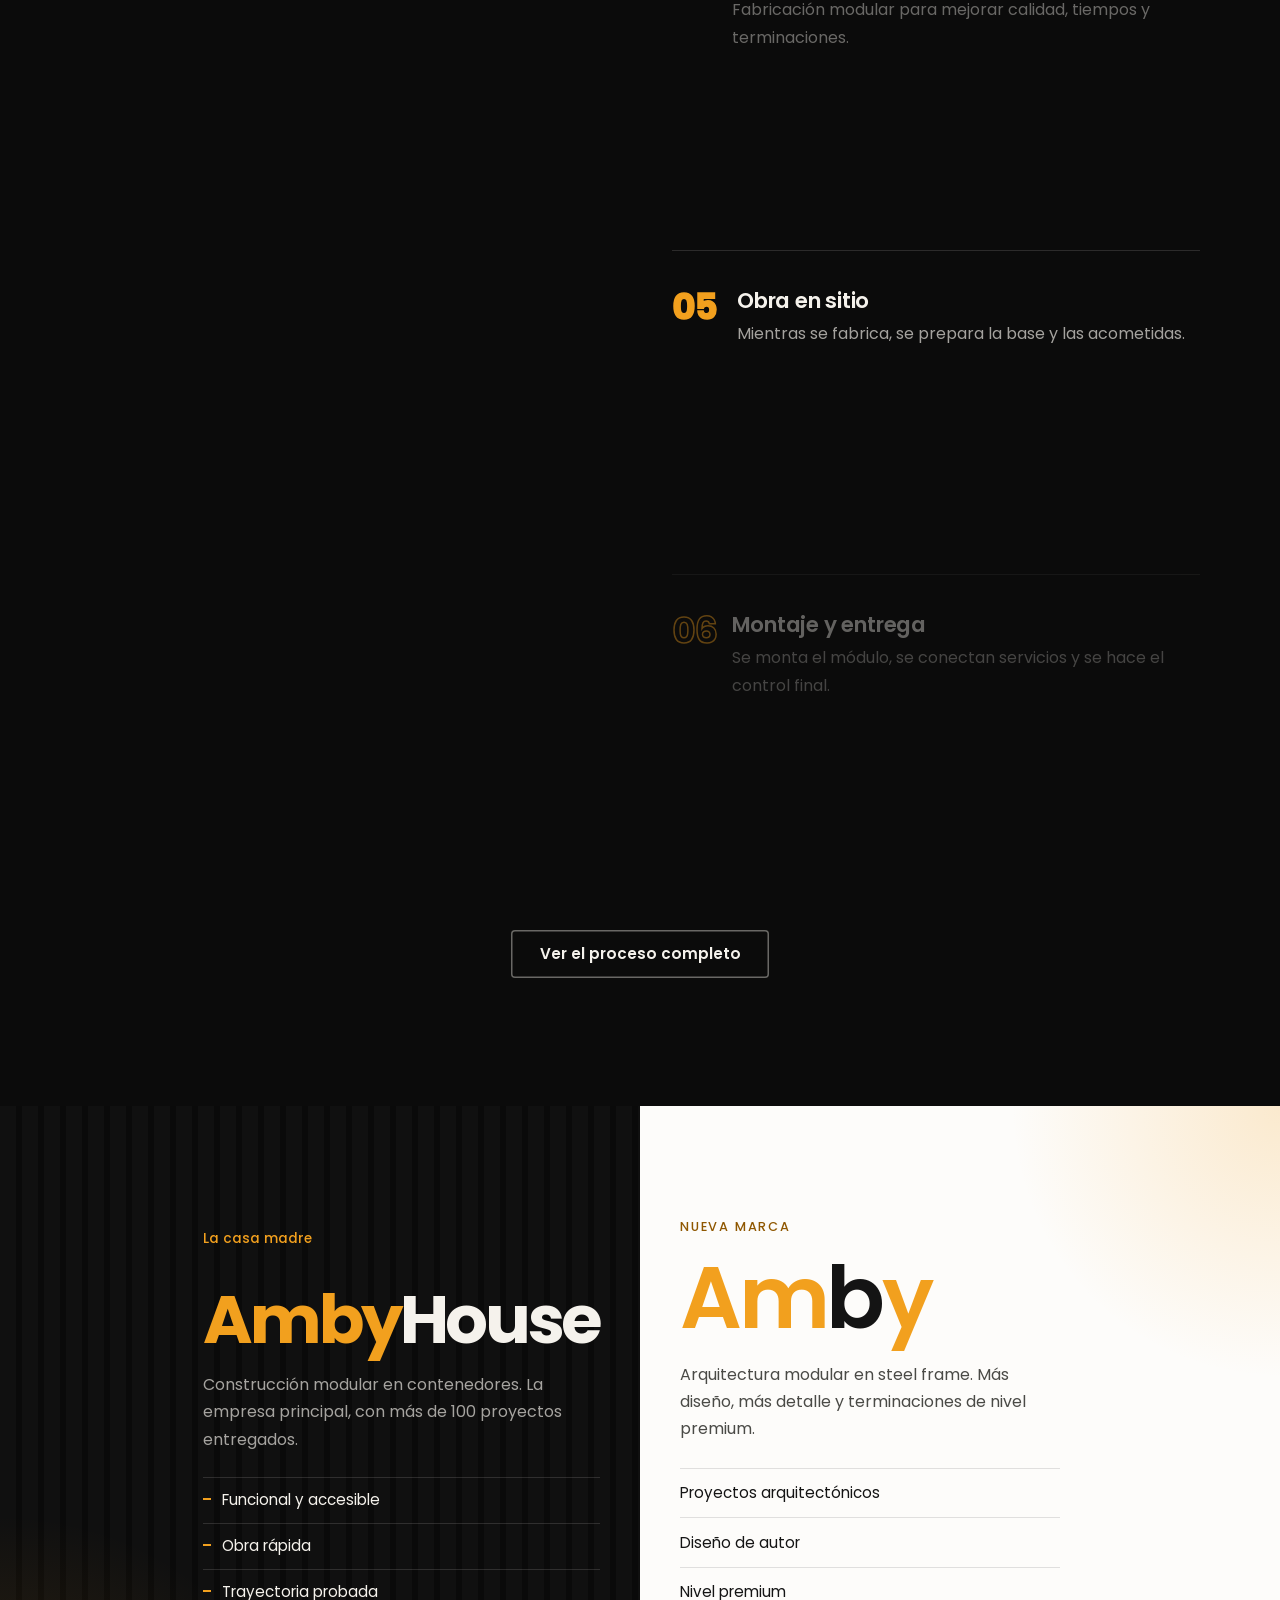
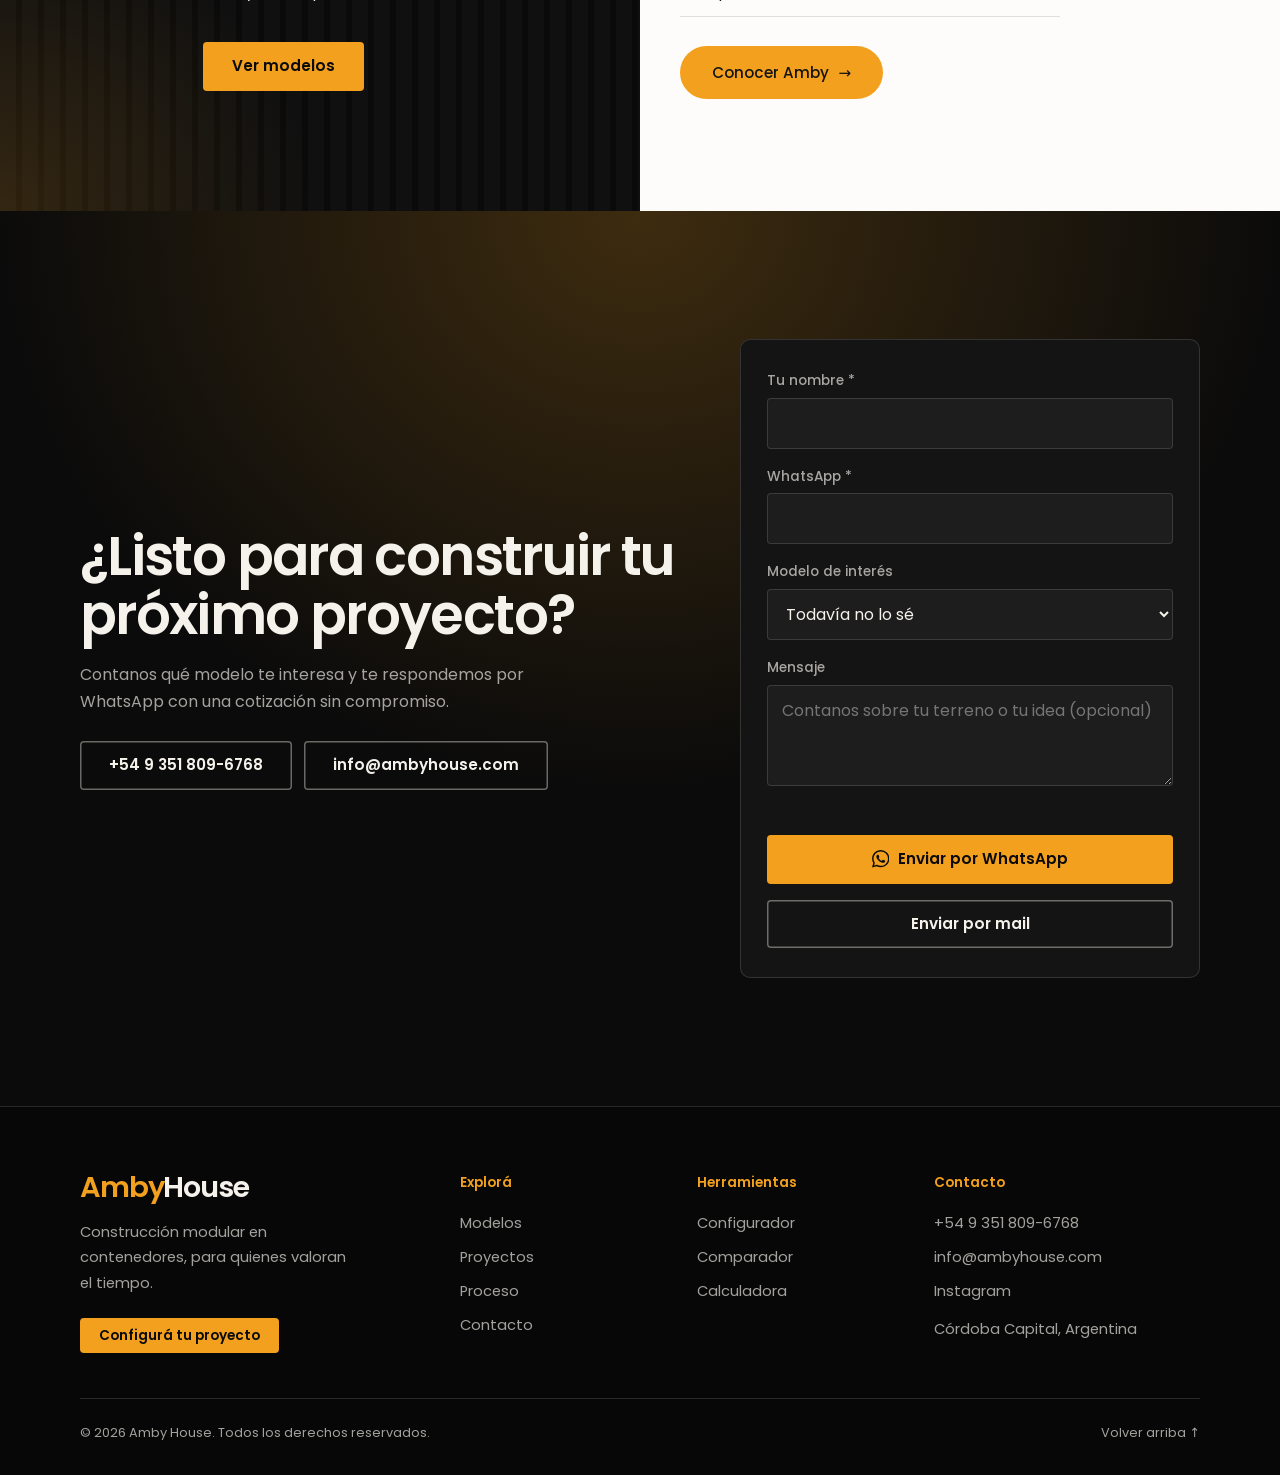
==== commit 496d5799: "update" ====
--- a/index.html
+++ b/index.html
@@ -1,5 +1,6 @@
 <!DOCTYPE html>
-<html lang="es-AR"><head><meta charset="utf-8"><meta name="viewport" content="width=device-width,initial-scale=1,viewport-fit=cover"><meta name="robots" content="noindex, nofollow">
+<html lang="es-AR"><head><meta charset="utf-8"><script>try{var d=document.documentElement;if(!sessionStorage.getItem("ah_i")&&!navigator.webdriver&&!/bot|crawl|spider|lighthouse|pagespeed|gtmetrix|headless/i.test(navigator.userAgent)&&!matchMedia("(prefers-reduced-motion:reduce)").matches){sessionStorage.setItem("ah_i","1");d.className+=" i1p"}}catch(e){}</script>
+<meta name="viewport" content="width=device-width,initial-scale=1,viewport-fit=cover"><meta name="robots" content="noindex, nofollow">
 <title>Amby House | Construcción modular en contenedores</title>
 <meta name="description" content="Casas modulares en contenedores, de 15 a 90 m². Planificación a entrega en 60 a 90 días, precio cerrado y fabricación industrial en Córdoba.">
 <meta property="og:type" content="website"><meta property="og:locale" content="es_AR"><meta property="og:site_name" content="Amby House"><meta property="og:title" content="Amby House | Construcción modular en contenedores"><meta property="og:description" content="Casas modulares en contenedores, de 15 a 90 m². Fabricación industrial en Córdoba y precio cerrado."><meta name="twitter:card" content="summary_large_image"><meta property="og:image" content="og-image.jpg"><meta property="og:image:type" content="image/jpeg"><meta property="og:image:width" content="1200"><meta property="og:image:height" content="630"><meta property="og:image:alt" content="Casa modular Amby House con las sierras de Córdoba al fondo"><meta name="twitter:image" content="og-image.jpg">
@@ -14,7 +15,7 @@
 <a class="skip" href="#modelos">Saltar a los modelos</a>
 <div id="hd"><!--pr:hd--><header class="top"><div class="wrap"><a class="brand" href="index.html" aria-label="Amby House">Amby<b>House</b></a><button class="burger" aria-expanded="false" aria-controls="menu" aria-label="Abrir menú"><i></i><i></i></button><nav id="menu" aria-label="Principal"><a href="index.html#modelos">Modelos</a><a href="proyectos.html">Proyectos</a><a href="proceso.html">Proceso</a><a href="index.html#herramientas">Herramientas</a><a href="index.html#amby">Amby</a><a href="index.html#contacto">Contacto</a><a class="btn s" href="configurador.html">Configurá tu proyecto</a></nav></div></header><!--/pr:hd--></div>
 <main>
-<section class="hero" id="inicio"><div class="sky"></div><div class="sky w"></div>
+<section class="hero" id="inicio"><div class="sky"></div>
 <div class="hbox wrap"><div class="ht"><p class="eye">Construcción modular en contenedores</p><h1>Construí tu proyecto en 60 días.</h1></div><div class="acts"><a class="btn" data-ev="hero-configurar" href="configurador.html">Configurá tu proyecto</a><a class="btn g" data-ev="hero-modelos" href="#modelos">Ver modelos</a></div></div>
 <div class="hscene" id="hsv"></div>
 <div class="hctl wrap" id="hc"><div class="hread"><strong id="hn" aria-live="polite"></strong><a class="hcfg" data-ev="hero-ficha" id="hl" href="modelo-c15.html">Ver ficha de este modelo →</a><small id="hm"></small></div><div class="hpw" id="hw"><div class="hpills" id="hp" role="group" aria-label="Elegí un modelo"></div></div></div></section>
--- a/css/styles.css
+++ b/css/styles.css
@@ -181,7 +181,7 @@
 .tl{display:flex;gap:1.4rem;flex-wrap:wrap;margin-top:1.4rem;font-size:.9rem}.tl a{color:var(--o);text-underline-offset:4px}
 
 /* intro, cinta y contacto */
-body.intro{overflow:hidden}body.intro main *,body.intro .top *{animation-play-state:paused!important}
+body.intro main *,body.intro .top *{animation-play-state:paused!important}
 .mq{overflow:hidden;background:var(--o);color:var(--k);border-block:1px solid #000;font:600 .82rem/1 var(--f);text-transform:uppercase;letter-spacing:.08em}.mq div{display:flex;width:max-content;animation:mq 34s linear infinite}.mq span{padding:1.05rem 2.2rem;white-space:nowrap}.mq span::after{content:"";display:inline-block;width:6px;height:6px;margin-left:2.2rem;background:var(--k);transform:rotate(45deg)}@keyframes mq{to{transform:translateX(-50%)}}
 .cg{display:grid;grid-template-columns:minmax(0,1fr) minmax(0,460px);gap:clamp(2rem,5vw,4rem);align-items:center}.cta .lead{margin-bottom:1.6rem}.cf{display:grid;gap:1rem;background:var(--k2);border:1px solid var(--ln);border-radius:10px;padding:1.8rem 1.6rem}.cf .btn{width:100%}
 @media(max-width:860px){.cg{grid-template-columns:minmax(0,1fr)}}@media(max-width:700px){.cf{padding:1.6rem 1.3rem}.mq span{padding:.95rem 1.6rem}}
@@ -249,15 +249,13 @@
 section.hero{height:100vh;height:100dvh;min-height:0;display:flex;flex-direction:column;gap:0;align-content:normal;padding:clamp(4.6rem,9vh,5.6rem) 0 max(.9rem,env(safe-area-inset-bottom));background:#0b0b0b;overflow:hidden}
 section.hero::after{display:none}
 .sky{position:absolute;inset:0;z-index:-2;background:linear-gradient(180deg,#0a0c12 0%,#141b2b 55%,#27324a 100%)}
-.sky.w{opacity:0;transition:opacity 2.2s ease;background:radial-gradient(70% 55% at 50% 84%,rgba(255,196,90,.55),transparent 70%),linear-gradient(180deg,#1b1210 0%,#4a2612 58%,#a4561a 100%)}
-.hero.lit .sky.w{opacity:1}
 .hbox{display:flex;justify-content:space-between;align-items:flex-end;gap:1rem 2rem;flex-wrap:wrap}
 .hero h1{font-size:clamp(2.1rem,4.6vw,3.9rem);max-width:16ch;line-height:1.03}
 .hero .acts{display:flex;gap:.7rem}
 .hscene{flex:1 1 0;min-height:0;position:relative;touch-action:pan-y;cursor:grab;user-select:none;-webkit-user-select:none}
 #hv{position:absolute;inset:0;width:100%;height:100%}
-.mf{fill:#222a3c;transition:fill 2.2s}.mn{fill:#161b28;transition:fill 2.2s}.gd{fill:#0b0b0b}.gline{stroke:rgba(245,242,236,.3);stroke-width:1.5;vector-effect:non-scaling-stroke}
-.hero.lit .mf{fill:#6a381a}.hero.lit .mn{fill:#331c10}.hero.lit .gd{fill:#0d0a08}
+.mf{fill:var(--mf,#6a381a)}.mn{fill:var(--mn,#331c10)}.gd{fill:#0b0b0b}.gline{stroke:rgba(245,242,236,.3);stroke-width:1.5;vector-effect:non-scaling-stroke}
+.hero.lit .gd{fill:#0d0a08}
 .hctl{padding-top:.5rem}
 .hread{display:flex;justify-content:space-between;align-items:flex-end;gap:1rem;margin:0 0 .8rem}
 .hread small span{opacity:.7}
@@ -281,8 +279,7 @@
 
 /* hero v3.1: suelo hasta abajo, texto más cerca de la casa */
 section.hero{background:#0c0a09}
-.sky,.sky.w{bottom:auto;height:var(--gy,72%)}
-.sky.w{background:radial-gradient(75% 60% at 50% 100%,rgba(255,196,90,.55),transparent 70%),linear-gradient(180deg,#1b1210 0%,#4a2612 58%,#a4561a 100%)}
+.sky{bottom:auto;height:var(--gy,72%);overflow:hidden}
 .gd,.hero.lit .gd{fill:#0c0a09}
 .hero .eye{margin-bottom:.6rem;font-size:.82rem;letter-spacing:.02em}
 .hread{display:grid;grid-template-columns:minmax(0,1fr) auto;align-items:baseline;gap:.1rem 1rem}.hread small{grid-column:1/-1}
@@ -339,15 +336,32 @@
 @media(max-width:600px){.why:not(#nc){grid-template-columns:1fr}}
 
 /* ventanas apagadas hasta que se prende la luz */
-.hero:not(.lit) #hv .gl{opacity:.08;animation:none}
-.hero.lit #hv .gl{opacity:1}
-.hero.lit.fresh #hv .gl{animation:glon 1s both,glw 3.4s 1s ease-in-out infinite alternate}
-@keyframes glon{from{opacity:.08}}
-
-/* intro: la "A" se despliega en el logo */
-.intro{position:fixed;inset:0;z-index:100;overflow:hidden;cursor:pointer;background:repeating-linear-gradient(90deg,#101010 0 16px,#0a0a0a 16px 22px);transition:transform .95s cubic-bezier(.75,0,.2,1)}.intro.out{transform:translateY(-101%)}
-.intro::after{content:"";position:absolute;left:50%;top:46%;width:min(110vw,760px);height:30vh;transform:translate(-50%,-50%);background:radial-gradient(closest-side,rgba(242,160,30,.32),transparent);opacity:0;transition:opacity 1s}.intro.lit::after{opacity:1}
-.lgw{position:absolute;inset:0;display:grid;place-content:center}
-.ilg{font:700 clamp(3.2rem,15vw,6.4rem)/1 var(--f);letter-spacing:-.05em;color:var(--o);display:flex;justify-content:center;align-items:baseline;white-space:nowrap}.ilg b{color:var(--w)}
-.a0{display:inline-block;animation:a0in .7s var(--e) both}@keyframes a0in{from{opacity:0;transform:scale(1.5)}to{opacity:1;transform:none}}
-.rest{display:inline-block;overflow:hidden;max-width:0;opacity:0;white-space:nowrap;transition:max-width .9s var(--e),opacity .6s}.intro.lit .rest{max-width:6em;opacity:1}
+.hero:not(.lit) #hv .gl{opacity:0;animation:none}
+.hero.lit #hv .gl{opacity:var(--lit,1);animation:none}
+.hero.lit.fresh #hv .gl{animation:glon 1s both,glw 3.4s ease-in-out infinite alternate;animation-delay:var(--gd,0s),calc(1s + var(--gd,0s))}
+#hv .gl:nth-child(3n+2){--gd:.3s}#hv .gl:nth-child(3n){--gd:.6s}
+@keyframes glon{from{opacity:0}}
+
+/* amanecer: resplandor que sube desde el horizonte al prenderse la luz */
+/* intro: el hero es la intro (clase i1p puesta por un script en el head de index.html) */
+html.i1p .top .brand,html.i1p .hero .eye,html.i1p .hero h1,html.i1p .hero .acts,html.i1p .hctl{opacity:0;transform:translateY(14px)}
+html.i1p .hscene{transform:scale(1.07);transform-origin:50% 92%}
+html.i1p.go .top .brand,html.i1p.go .hero .eye,html.i1p.go .hero h1,html.i1p.go .hero .acts,html.i1p.go .hctl{opacity:1;transform:none;transition:opacity .8s var(--e) var(--dl,0s),transform .8s var(--e) var(--dl,0s)}
+html.i1p.go .hscene{transform:none;transition:transform 2.8s var(--e)}
+html.i1p.go .top .brand{--dl:.1s}html.i1p.go .hero .eye{--dl:.35s}html.i1p.go .hero h1{--dl:.5s}html.i1p.go .hero .acts{--dl:.75s}html.i1p.go .hctl{--dl:.95s}
+html.i1p .top .brand,html.i1p .hero .eye,html.i1p .hero h1,html.i1p .hero .acts,html.i1p .hctl,html.i1p .hscene{animation:i1fb .01s 3.5s forwards}
+@keyframes i1fb{to{opacity:1;transform:none}}
+
+/* ciclo día/noche */
+.sky{background:radial-gradient(60% 55% at var(--gx,50%) 100%,rgba(255,185,95,var(--ga,0)),transparent 70%),linear-gradient(180deg,var(--s1,#0a0c12),var(--s2,#141b2b) 58%,var(--s3,#27324a))}
+.sky::after{content:"";position:absolute;inset:0;pointer-events:none;background:linear-gradient(180deg,rgba(0,0,0,calc(.12 + var(--day,0)*.26)),transparent 62%)}
+.stars{position:absolute;inset:0;opacity:var(--st,0)}.stars i{position:absolute;border-radius:50%;background:#fff}.stars i.t{animation:tw 3.2s ease-in-out infinite alternate}@keyframes tw{to{opacity:.2}}
+.sun,.moon{position:absolute;left:0;top:0;border-radius:50%;pointer-events:none;will-change:transform}
+.sun{width:54px;height:54px}.moon{width:34px;height:34px;background:#e9edf6;box-shadow:0 0 30px 8px rgba(190,205,255,.3),inset -7px -4px 0 rgba(120,132,165,.4)}
+.cl{position:absolute;left:0;height:46px;border-radius:50%;background:radial-gradient(closest-side,rgba(255,255,255,.75),transparent);opacity:calc(var(--day,0)*.85);animation:cld 70s linear infinite;pointer-events:none}
+@keyframes cld{from{transform:translateX(-35vw)}to{transform:translateX(125vw)}}
+.hero .eye{color:color-mix(in srgb,#fff calc(var(--day,0)*88%),var(--o))}
+.hero h1{text-shadow:0 2px 22px rgba(0,0,0,calc(.12 + var(--day,0)*.4))}
+
+/* lámparas: se apagan de día (queda el artefacto tenue) */
+#hv .lm{opacity:calc(.3 + var(--lit,1)*.7)}#hv .lh{opacity:var(--lit,1)}
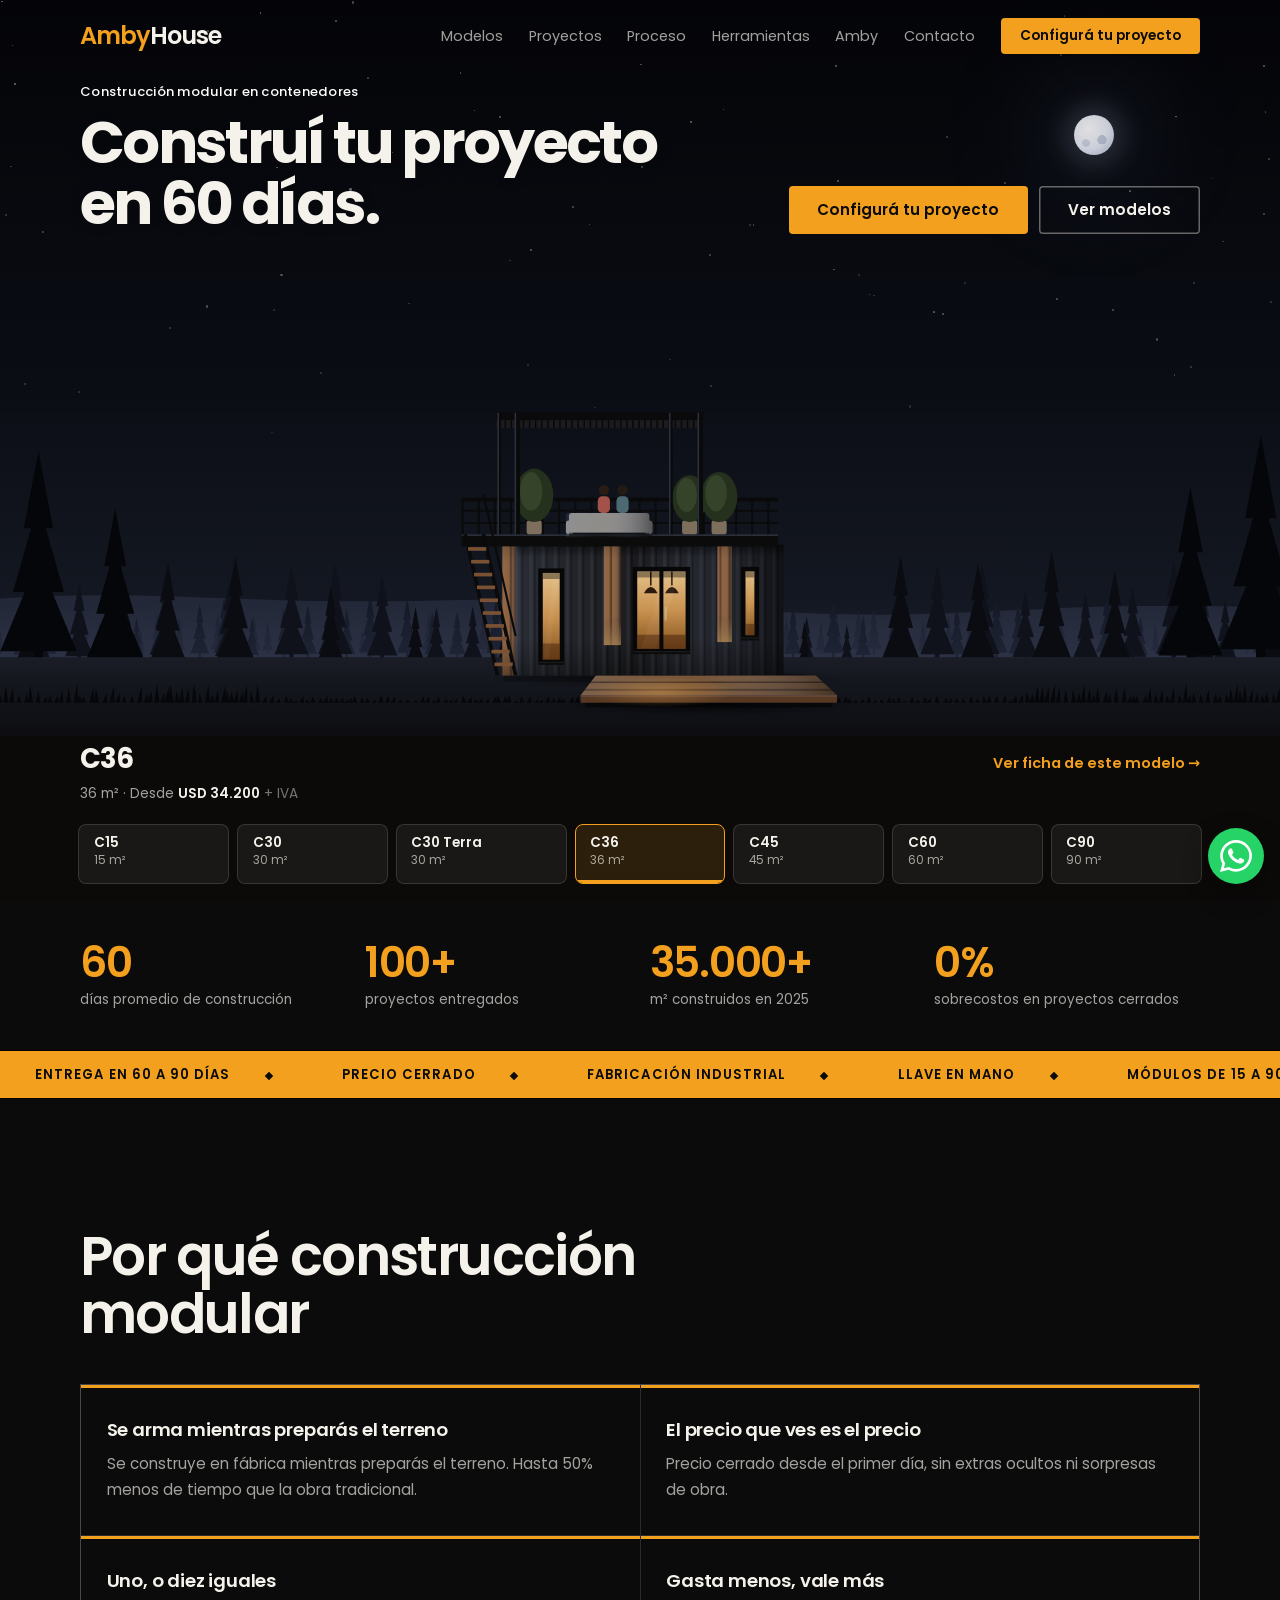
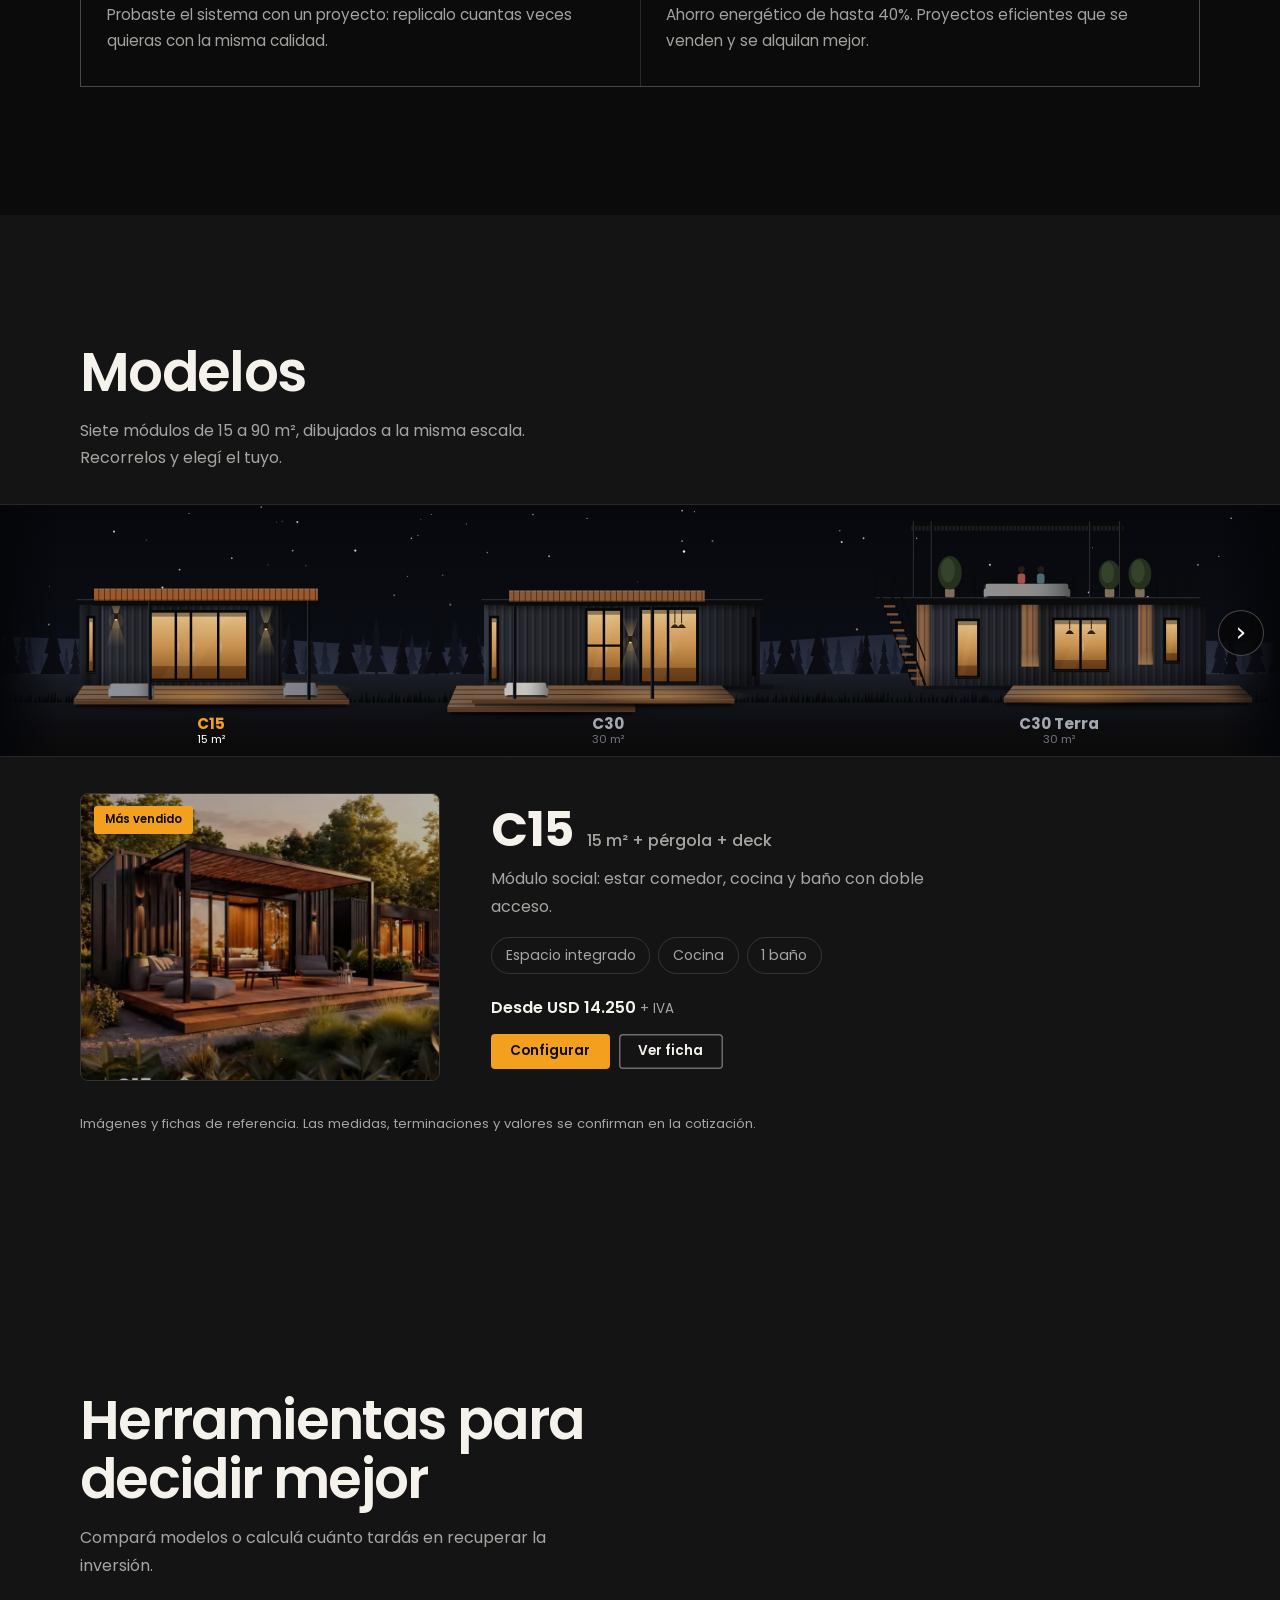
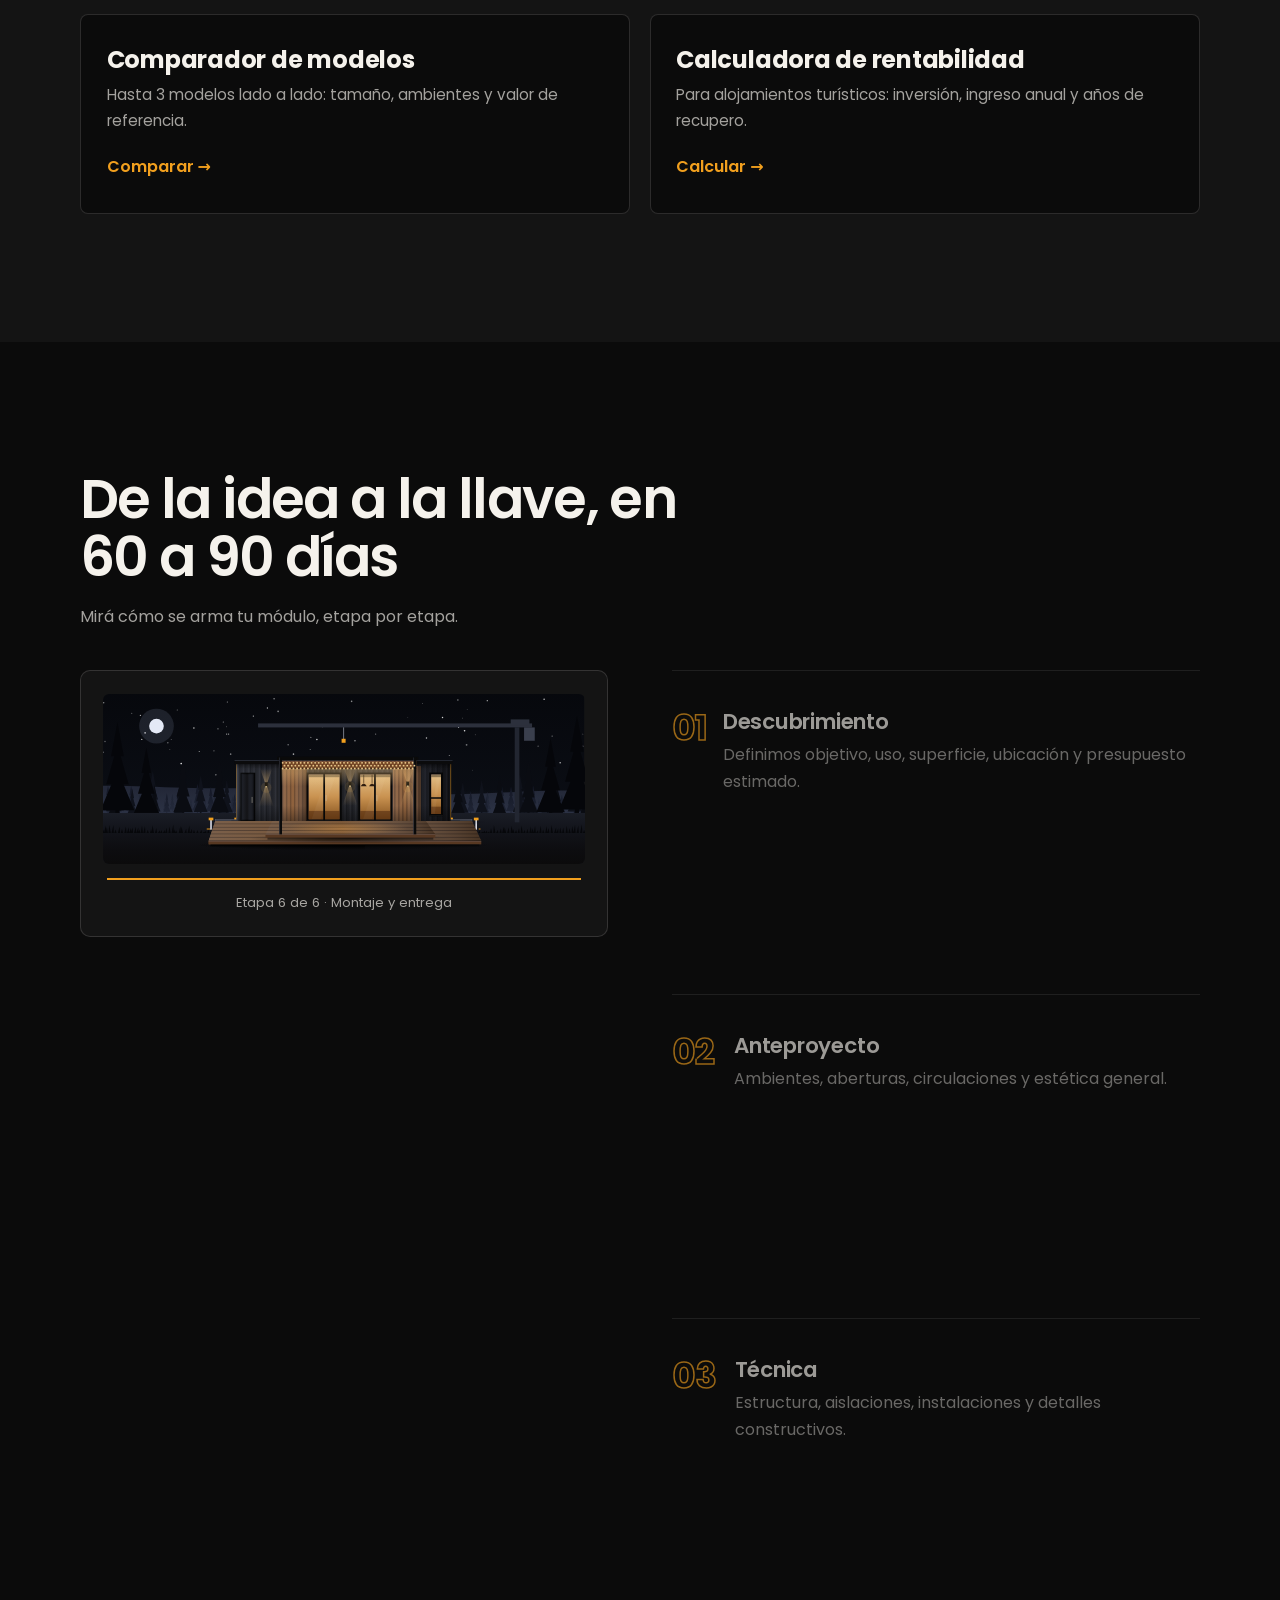
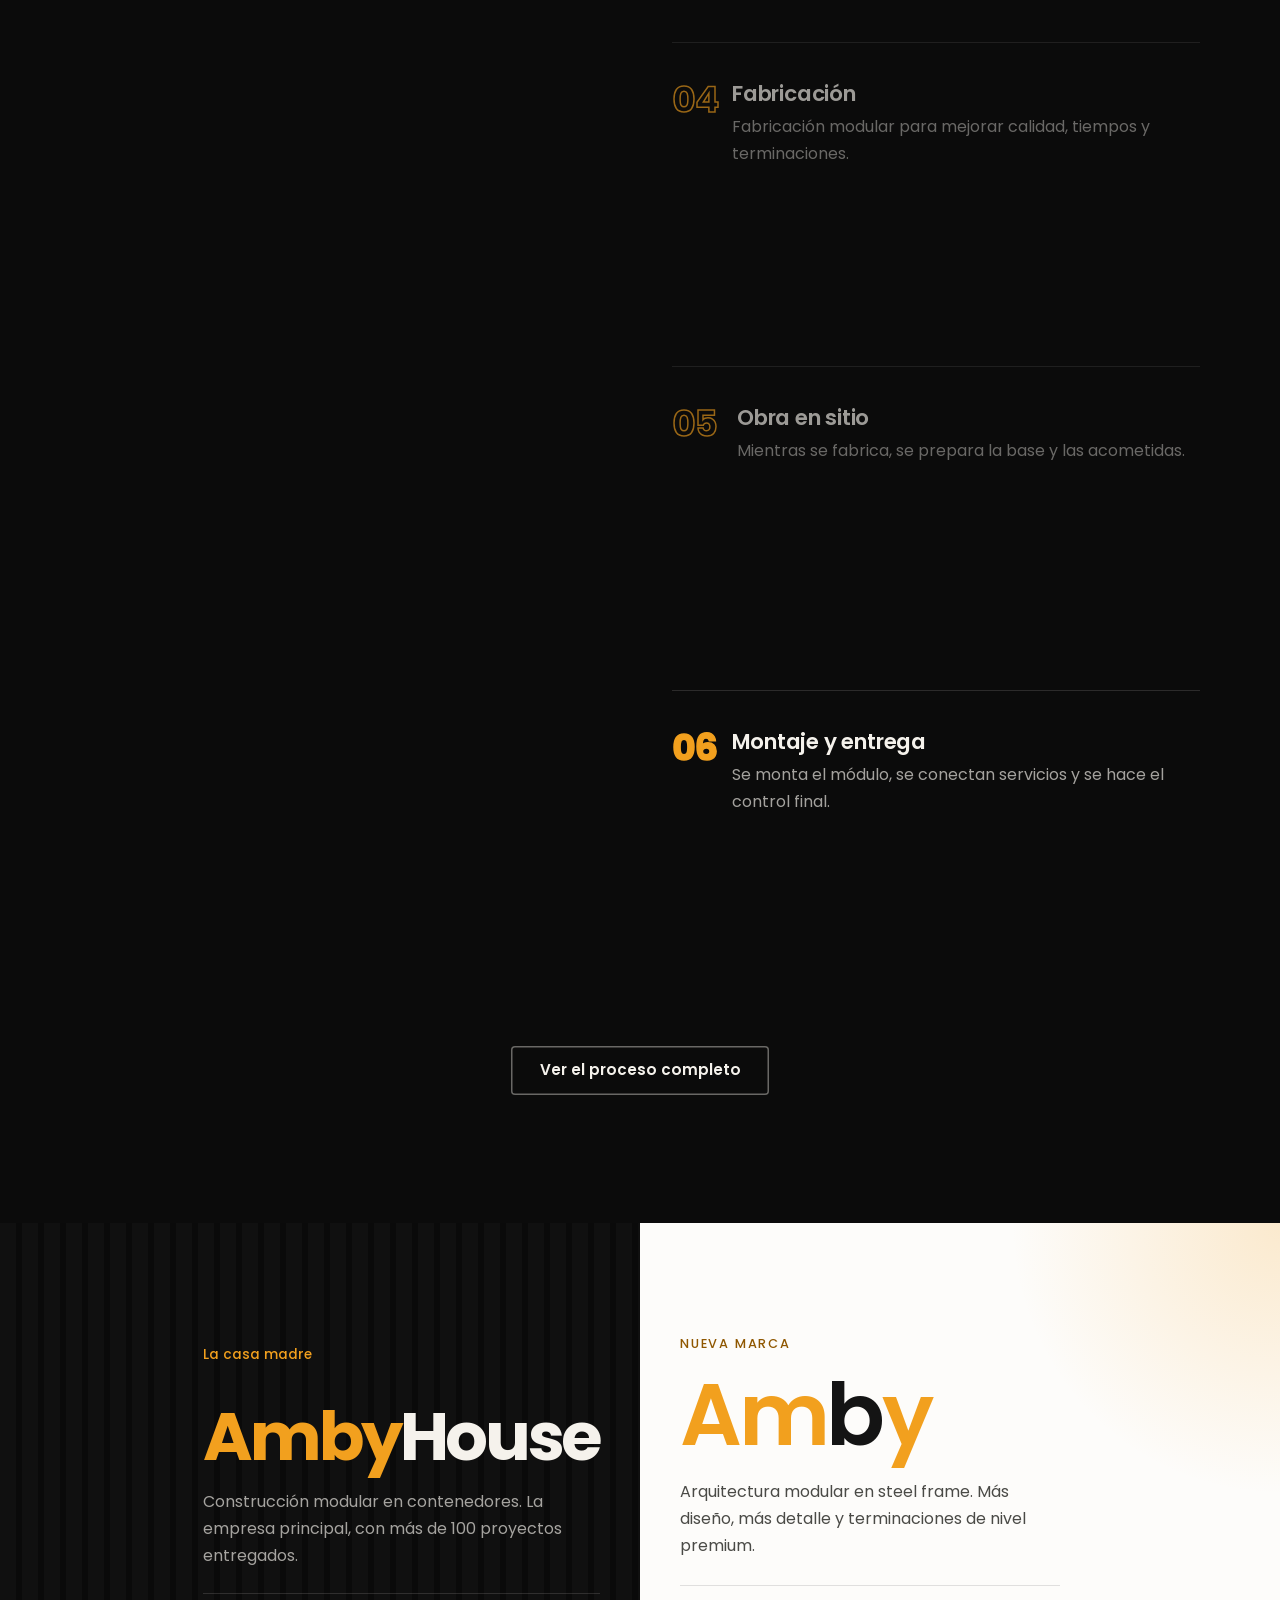
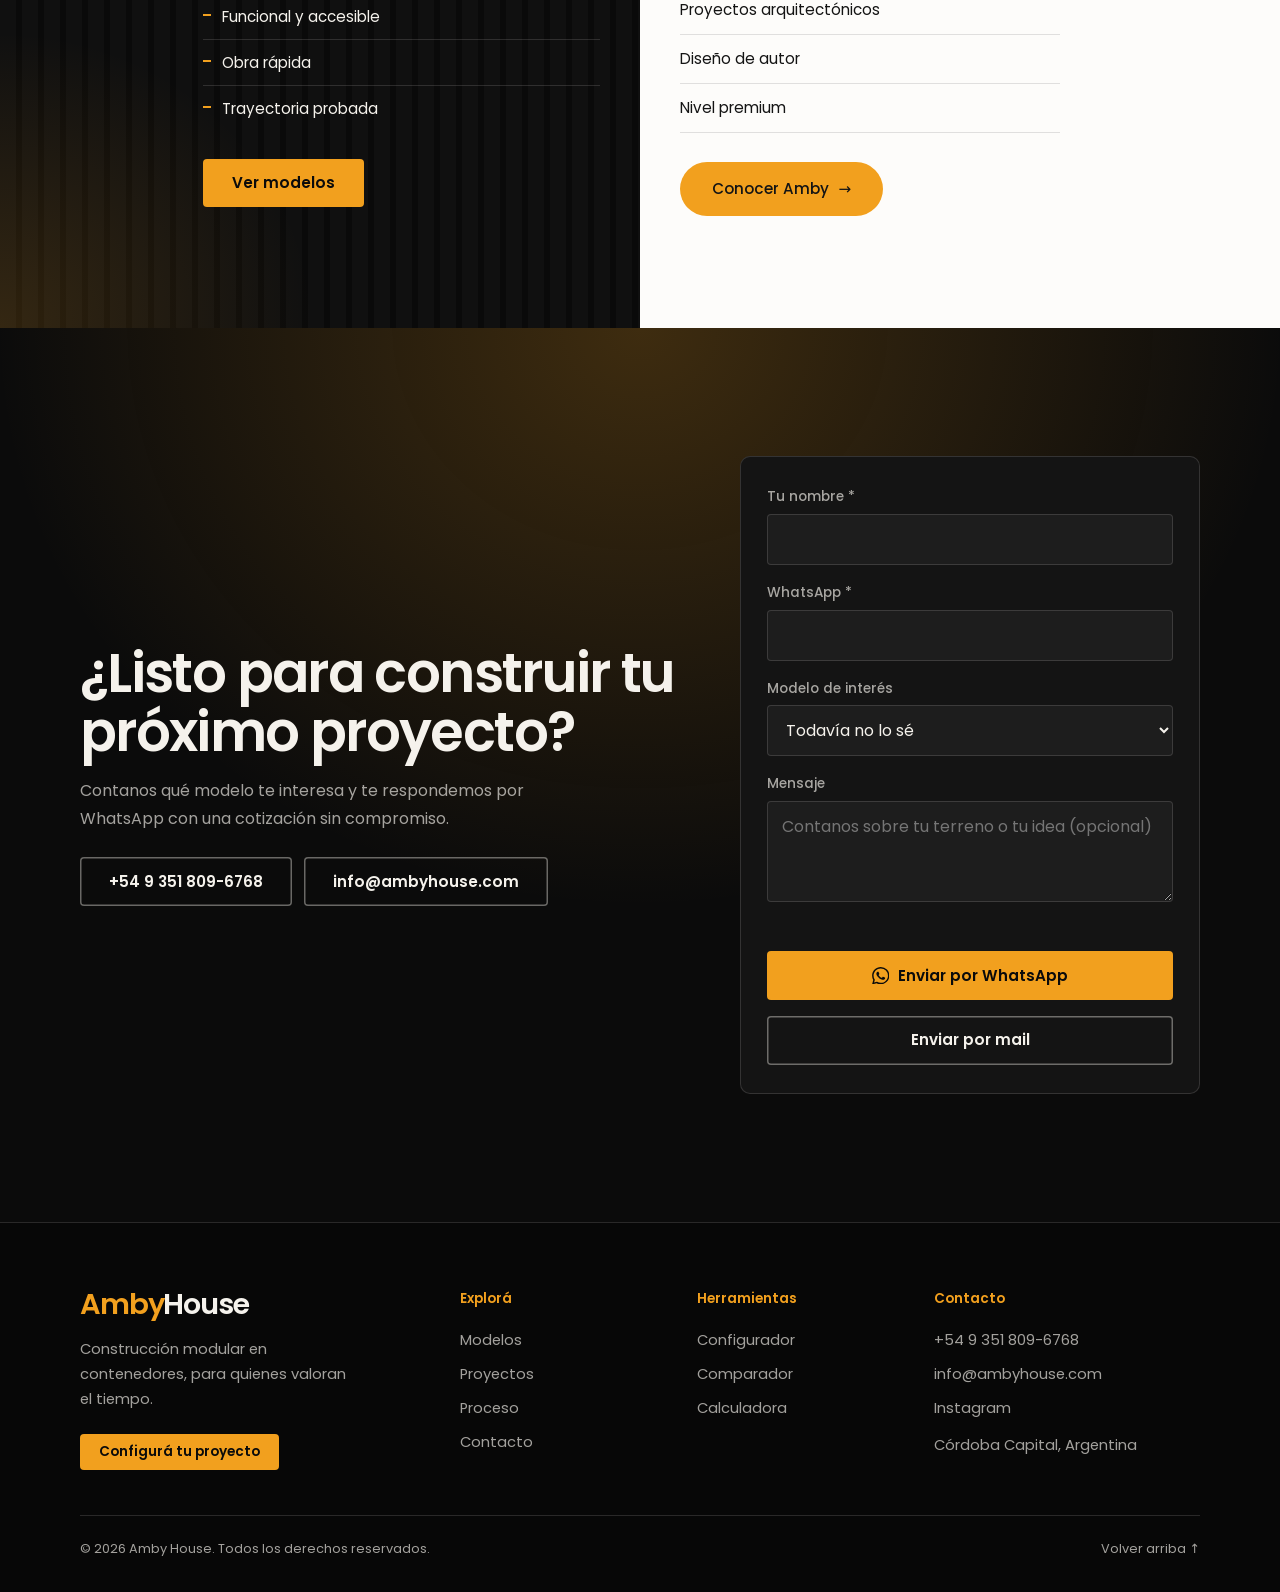
==== commit 015eff73: "update" ====
--- a/index.html
+++ b/index.html
@@ -24,14 +24,15 @@
 <section class="sec" id="porque"><div class="wrap">
 <h2 class="rv">Por qué construcción modular</h2>
 <div class="why">
-<article class="rv"><h3>Rapidez industrial</h3><p>Se construye en fábrica mientras preparás el terreno. Hasta 50% menos de tiempo que la obra tradicional.</p></article>
-<article class="rv"><h3>Costos predecibles</h3><p>Precio cerrado desde el primer día, sin extras ocultos ni sorpresas de obra.</p></article>
-<article class="rv"><h3>Escalabilidad</h3><p>Probaste el sistema con un proyecto: replicalo cuantas veces quieras con la misma calidad.</p></article>
-<article class="rv"><h3>Sustentabilidad</h3><p>Ahorro energético de hasta 40%. Proyectos eficientes que se venden y se alquilan mejor.</p></article>
+<article class="rv"><h3>Se arma mientras preparás el terreno</h3><p>Se construye en fábrica mientras preparás el terreno. Hasta 50% menos de tiempo que la obra tradicional.</p></article>
+<article class="rv"><h3>El precio que ves es el precio</h3><p>Precio cerrado desde el primer día, sin extras ocultos ni sorpresas de obra.</p></article>
+<article class="rv"><h3>Uno, o diez iguales</h3><p>Probaste el sistema con un proyecto: replicalo cuantas veces quieras con la misma calidad.</p></article>
+<article class="rv"><h3>Gasta menos, vale más</h3><p>Ahorro energético de hasta 40%. Proyectos eficientes que se venden y se alquilan mejor.</p></article>
 </div></div></section>
 <section class="sec alt" id="modelos"><div class="wrap">
-<h2 class="rv">Modelos</h2><p class="lead rv">Siete tipologías, de 15 a 90 m². Todas con pérgola o terraza y deck.</p>
-<div class="mods" id="mods"><!--pr:mods--><article class="mod rv"><a class="im" href="modelo-c15.html" aria-label="Ver ficha del C15"><img loading="lazy" src="img/c15.webp" alt="Modelo C15 de 15 m²" width="800" height="640"><span class="tag">Más vendido</span></a><div class="t"><h3>C15</h3><p class="m2"><strong>15</strong> m² + pérgola + deck</p><ul><li>Espacio integrado</li><li>Cocina</li><li>1 baño</li></ul><p class="from">Desde USD 14.250 <small>+ IVA</small></p><div class="acts"><a class="btn s" href="configurador.html?m=c15">Configurar</a><a class="btn s g" href="modelo-c15.html">Ver ficha</a></div></div></article><article class="mod rv"><a class="im" href="modelo-c30.html" aria-label="Ver ficha del C30"><img loading="lazy" src="img/c30.webp" alt="Modelo C30 de 30 m²" width="800" height="640"><span class="tag">Más vendido</span></a><div class="t"><h3>C30</h3><p class="m2"><strong>30</strong> m² + pérgola + deck</p><ul><li>Cocina comedor</li><li>1 dormitorio</li><li>1 baño</li><li>Living</li></ul><p class="from">Desde USD 28.500 <small>+ IVA</small></p><div class="acts"><a class="btn s" href="configurador.html?m=c30">Configurar</a><a class="btn s g" href="modelo-c30.html">Ver ficha</a></div></div></article><article class="mod rv"><a class="im" href="modelo-c30t.html" aria-label="Ver ficha del C30 Terra"><img loading="lazy" src="img/c30t.webp" alt="Modelo C30 Terra de 30 m²" width="800" height="640"></a><div class="t"><h3>C30 Terra</h3><p class="m2"><strong>30</strong> m² + terraza + deck</p><ul><li>Cocina comedor</li><li>1 dormitorio</li><li>1 baño</li><li>Living</li></ul><p class="from">Desde USD 28.500 <small>+ IVA</small></p><div class="acts"><a class="btn s" href="configurador.html?m=c30t">Configurar</a><a class="btn s g" href="modelo-c30t.html">Ver ficha</a></div></div></article><article class="mod rv"><a class="im" href="modelo-c36.html" aria-label="Ver ficha del C36"><img loading="lazy" src="img/c36.webp" alt="Modelo C36 de 36 m²" width="800" height="640"><span class="tag">Más vendido</span></a><div class="t"><h3>C36</h3><p class="m2"><strong>36</strong> m² + pérgola + deck</p><ul><li>Cocina comedor</li><li>1 dormitorio</li><li>1 baño</li><li>Living</li></ul><p class="from">Desde USD 34.200 <small>+ IVA</small></p><div class="acts"><a class="btn s" href="configurador.html?m=c36">Configurar</a><a class="btn s g" href="modelo-c36.html">Ver ficha</a></div></div></article><article class="mod rv"><a class="im" href="modelo-c45.html" aria-label="Ver ficha del C45"><img loading="lazy" src="img/c45.webp" alt="Modelo C45 de 45 m²" width="800" height="640"><span class="tag">Más vendido</span></a><div class="t"><h3>C45</h3><p class="m2"><strong>45</strong> m² + pérgola + deck</p><ul><li>Cocina comedor</li><li>2 dormitorios</li><li>1 baño</li><li>Living</li></ul><p class="from">Desde USD 42.750 <small>+ IVA</small></p><div class="acts"><a class="btn s" href="configurador.html?m=c45">Configurar</a><a class="btn s g" href="modelo-c45.html">Ver ficha</a></div></div></article><article class="mod rv"><a class="im" href="modelo-c60.html" aria-label="Ver ficha del C60"><img loading="lazy" src="img/c60.webp" alt="Modelo C60 de 60 m²" width="800" height="640"></a><div class="t"><h3>C60</h3><p class="m2"><strong>60</strong> m² + pérgola + deck</p><ul><li>1–2 dormitorios</li><li>1 baño</li><li>Living y cocina comedor</li><li>Guardado y lavadero</li></ul><p class="from">Desde USD 57.000 <small>+ IVA</small></p><div class="acts"><a class="btn s" href="configurador.html?m=c60">Configurar</a><a class="btn s g" href="modelo-c60.html">Ver ficha</a></div></div></article><article class="mod rv"><a class="im" href="modelo-c90.html" aria-label="Ver ficha del C90"><img loading="lazy" src="img/c90.webp" alt="Modelo C90 de 90 m²" width="800" height="640"></a><div class="t"><h3>C90</h3><p class="m2"><strong>90</strong> m² + pérgola + deck</p><ul><li>2–3 dormitorios</li><li>1–2 baños</li><li>Sala y cocina comedor</li><li>Guardado y lavadero</li></ul><p class="from">Desde USD 85.500 <small>+ IVA</small></p><div class="acts"><a class="btn s" href="configurador.html?m=c90">Configurar</a><a class="btn s g" href="modelo-c90.html">Ver ficha</a></div></div></article><!--/pr:mods--></div>
+<h2 class="rv">Modelos</h2><p class="lead rv">Siete módulos de 15 a 90 m², dibujados a la misma escala. Recorrelos y elegí el tuyo.</p></div>
+<div class="rec" id="rec"><div class="rec-sc" tabindex="-1"></div><button class="rec-b l" aria-label="Módulo anterior" hidden>‹</button><button class="rec-b r" aria-label="Módulo siguiente">›</button></div>
+<div class="wrap"><div class="rdp" id="rdp" aria-live="polite"></div><noscript><ul class="rdp-ns"><li><a href="modelo-c15.html">C15 · 15 m²</a></li><li><a href="modelo-c30.html">C30 · 30 m²</a></li><li><a href="modelo-c30t.html">C30 Terra · 30 m²</a></li><li><a href="modelo-c36.html">C36 · 36 m²</a></li><li><a href="modelo-c45.html">C45 · 45 m²</a></li><li><a href="modelo-c60.html">C60 · 60 m²</a></li><li><a href="modelo-c90.html">C90 · 90 m²</a></li></ul></noscript>
 <p class="note">Imágenes y fichas de referencia. Las medidas, terminaciones y valores se confirman en la cotización.</p>
 </div></section>
 <section class="sec alt" id="herramientas"><div class="wrap"><h2 class="rv">Herramientas para decidir mejor</h2><p class="lead rv">Compará modelos o calculá cuánto tardás en recuperar la inversión.</p>
--- a/css/styles.css
+++ b/css/styles.css
@@ -365,3 +365,34 @@
 
 /* lámparas: se apagan de día (queda el artefacto tenue) */
 #hv .lm{opacity:calc(.3 + var(--lit,1)*.7)}#hv .lh{opacity:var(--lit,1)}
+
+/* ===== hero: noche estrellada con bosque (negro, blanco y naranja de la marca) ===== */
+section.hero{--s1:#05060a;--s2:#0b0e15;--s3:#171b26;--lit:1;--day:.2;--st:.5;--ga:0;--gk1:#262d3d;--gk2:#0a0c12}
+.stars{-webkit-mask-image:linear-gradient(#000 25%,transparent 92%);mask-image:linear-gradient(#000 25%,transparent 92%)}
+.stars i{background:#fff}
+.moon{position:absolute;left:auto;right:13%;top:17%;width:40px;height:40px;border-radius:50%;background:radial-gradient(circle at 36% 34%,#fff,#e4e9f5 55%,#aab5cf);box-shadow:0 0 28px 8px rgba(190,205,240,.22),0 0 110px 40px rgba(140,160,215,.12)}
+.moon::after{content:"";position:absolute;inset:0;border-radius:50%;background:radial-gradient(circle at 70% 62%,rgba(120,132,165,.35) 0 12%,transparent 13%),radial-gradient(circle at 30% 70%,rgba(120,132,165,.25) 0 9%,transparent 10%)}
+@media(max-width:860px){.moon{left:auto;right:9%;top:14%;width:32px;height:32px}}
+.hero .eye{color:#fff}
+
+/* ===== recorrido de modelos a escala ===== */
+.rec{position:relative;margin-top:2rem;background:#05060a;border-block:1px solid var(--ln)}
+.rec-sc{overflow-x:auto;overflow-y:hidden;scroll-snap-type:x proximity;scrollbar-width:none;cursor:grab;-webkit-overflow-scrolling:touch}
+.rec-sc::-webkit-scrollbar{display:none}.rec-sc:active{cursor:grabbing}.rec-sc svg{display:block;max-width:none;user-select:none}
+.rm{cursor:pointer;outline:none;scroll-snap-align:center}.rm .rsp{opacity:0;transition:opacity .5s}.rm.on .rsp{opacity:1}
+.rl{font:700 16px var(--f);fill:#a5a8b3;transition:fill .3s}.rs{font:400 12px var(--f);fill:#6f727d}
+.rm.on .rl{fill:var(--o)}.rm.on .rs{fill:#fff}.rm:hover .rl,.rm:focus-visible .rl{fill:#fff}.rm:focus-visible .rsp{opacity:1}
+.rec::before,.rec::after{content:"";position:absolute;top:0;bottom:0;width:56px;z-index:2;pointer-events:none}
+.rec::before{left:0;background:linear-gradient(90deg,#05060a,transparent)}.rec::after{right:0;background:linear-gradient(270deg,#05060a,transparent)}
+.rec-b{position:absolute;top:42%;z-index:3;width:46px;height:46px;border-radius:50%;border:1px solid rgba(255,255,255,.25);background:rgba(8,8,10,.85);color:#fff;font:400 1.7rem/1 var(--f);cursor:pointer;display:grid;place-items:center;padding:0 0 .2rem;transition:border-color .25s,background .25s}
+.rec-b:hover{border-color:var(--o);background:#000}.rec-b.l{left:16px}.rec-b.r{right:16px}.rec-b[hidden]{display:none}
+.rdp{margin-top:2.2rem}.rdp-i{display:grid;grid-template-columns:minmax(0,360px) minmax(0,1fr);gap:clamp(1.4rem,4vw,3.2rem);align-items:center;animation:pop .5s var(--e)}
+.rdp-im{display:block;position:relative;border-radius:8px;overflow:hidden;aspect-ratio:5/4;border:1px solid var(--ln)}.rdp-im img{width:100%;height:100%;object-fit:cover;transition:transform 1s var(--e)}.rdp-im:hover img{transform:scale(1.04)}
+.rdp-t h3{font-size:clamp(2.2rem,4.5vw,3rem);font-weight:700;letter-spacing:-.03em;display:flex;align-items:baseline;gap:.9rem;flex-wrap:wrap}.rdp-t h3 small{font-size:1rem;font-weight:500;color:var(--m);letter-spacing:0}
+.rdp-t .lead{margin:.6rem 0 0;max-width:46ch}.rdp-t ul{list-style:none;padding:0;margin:1.1rem 0 1.2rem;display:flex;flex-wrap:wrap;gap:.5rem}.rdp-t li{font-size:.88rem;color:var(--m);border:1px solid var(--ln);border-radius:99px;padding:.35rem .85rem}
+.rdp-t .acts{gap:.6rem}.rdp-ns{display:flex;flex-wrap:wrap;gap:.8rem 1.4rem;list-style:none;padding:0}
+@media(max-width:720px){.rdp-i{grid-template-columns:1fr}.rec-b{width:40px;height:40px}.rec::before,.rec::after{width:30px}}
+/* proceso de noche: las luces se prenden recién en la entrega */
+.sc .gl,.sc .lm,.sc .lh{animation:none!important;opacity:0;transition:opacity 1.2s}
+.sc.lit .gl,.sc.lit .lm,.sc.lit .lh{opacity:1}
+.stage .hs{border-radius:6px}
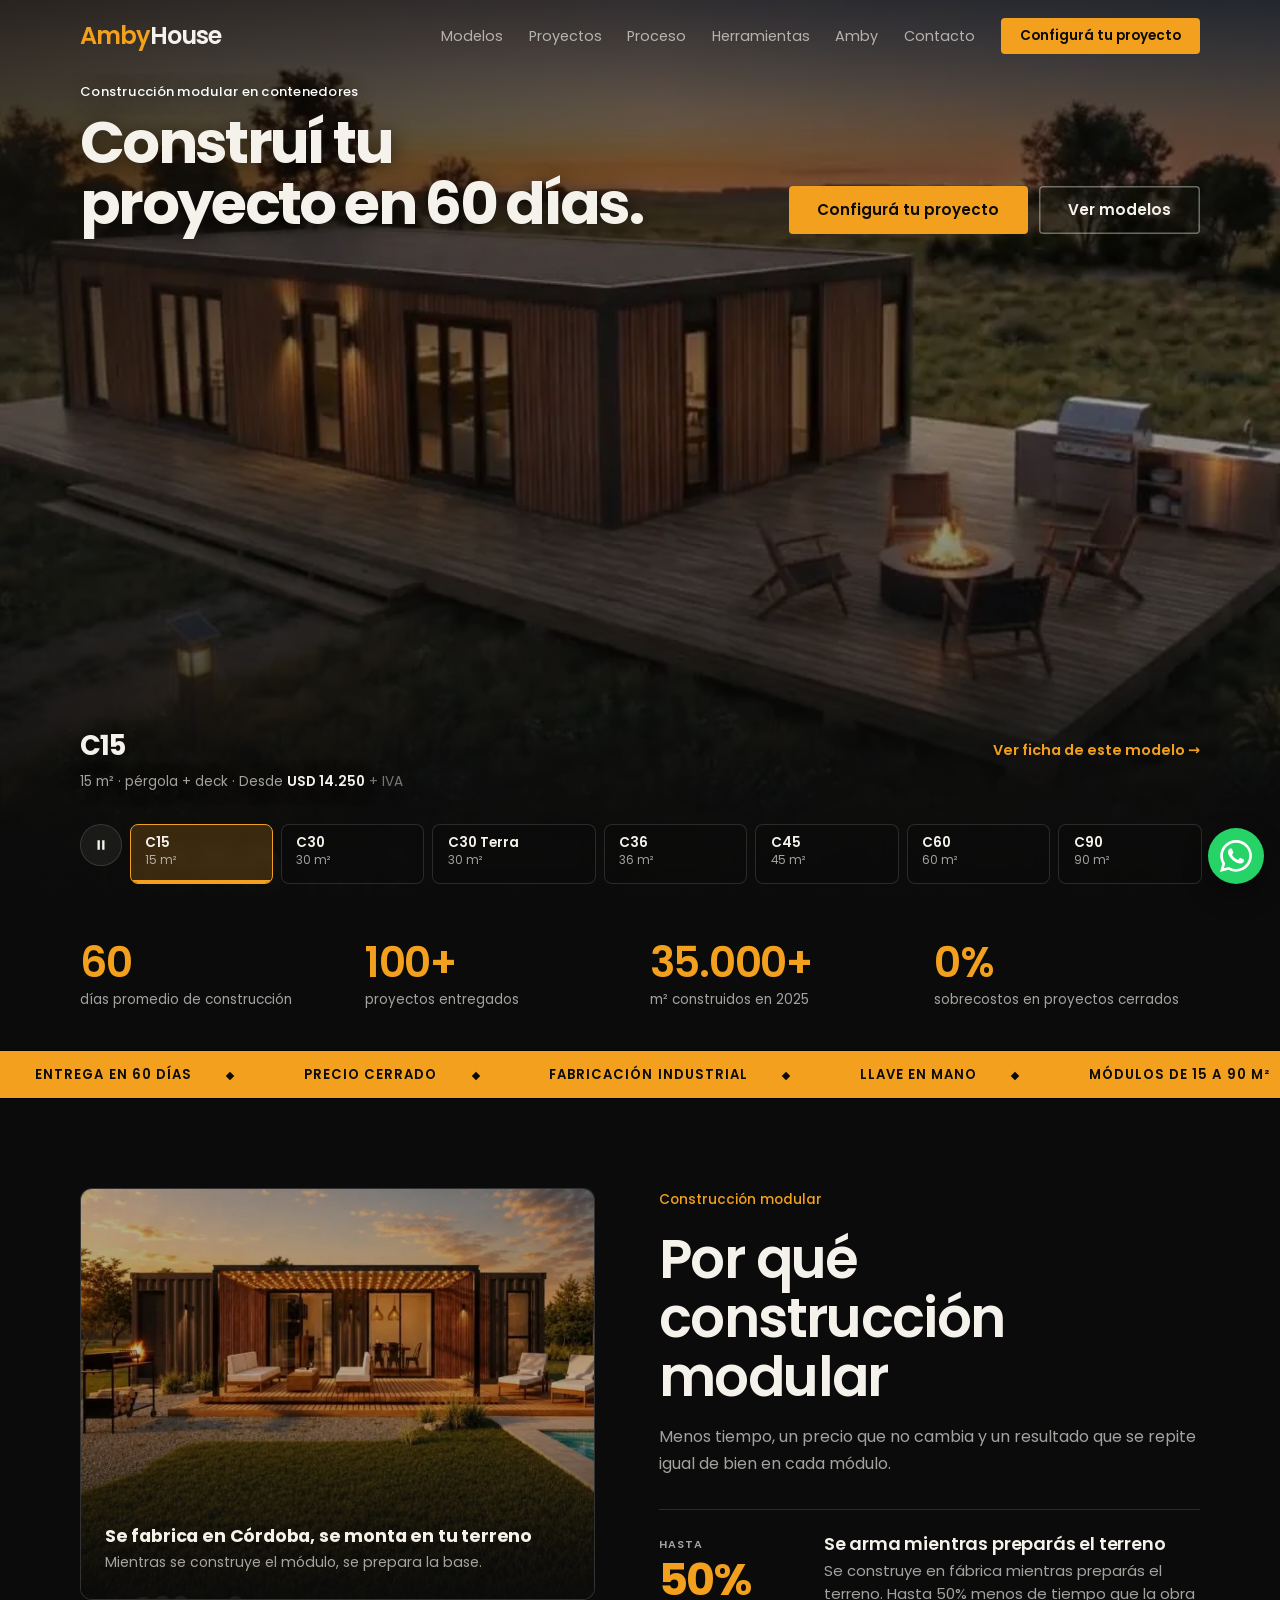
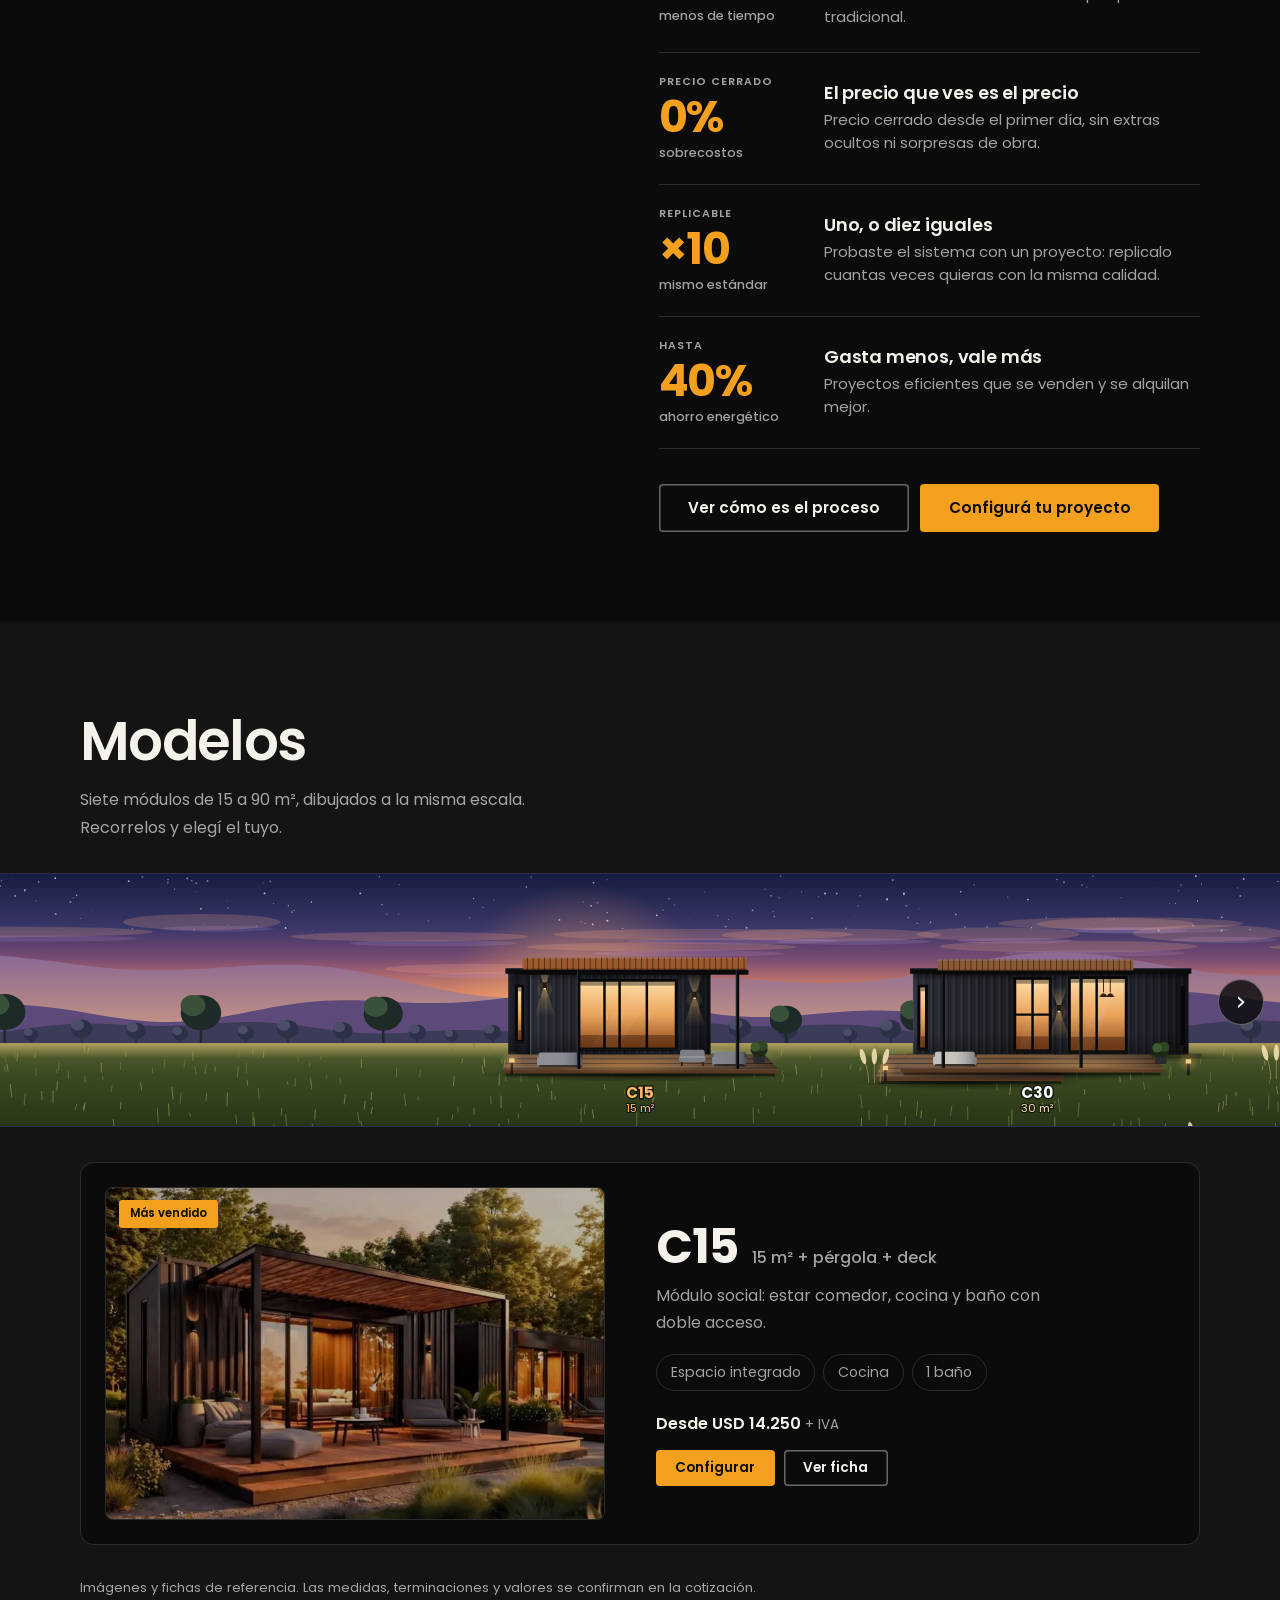
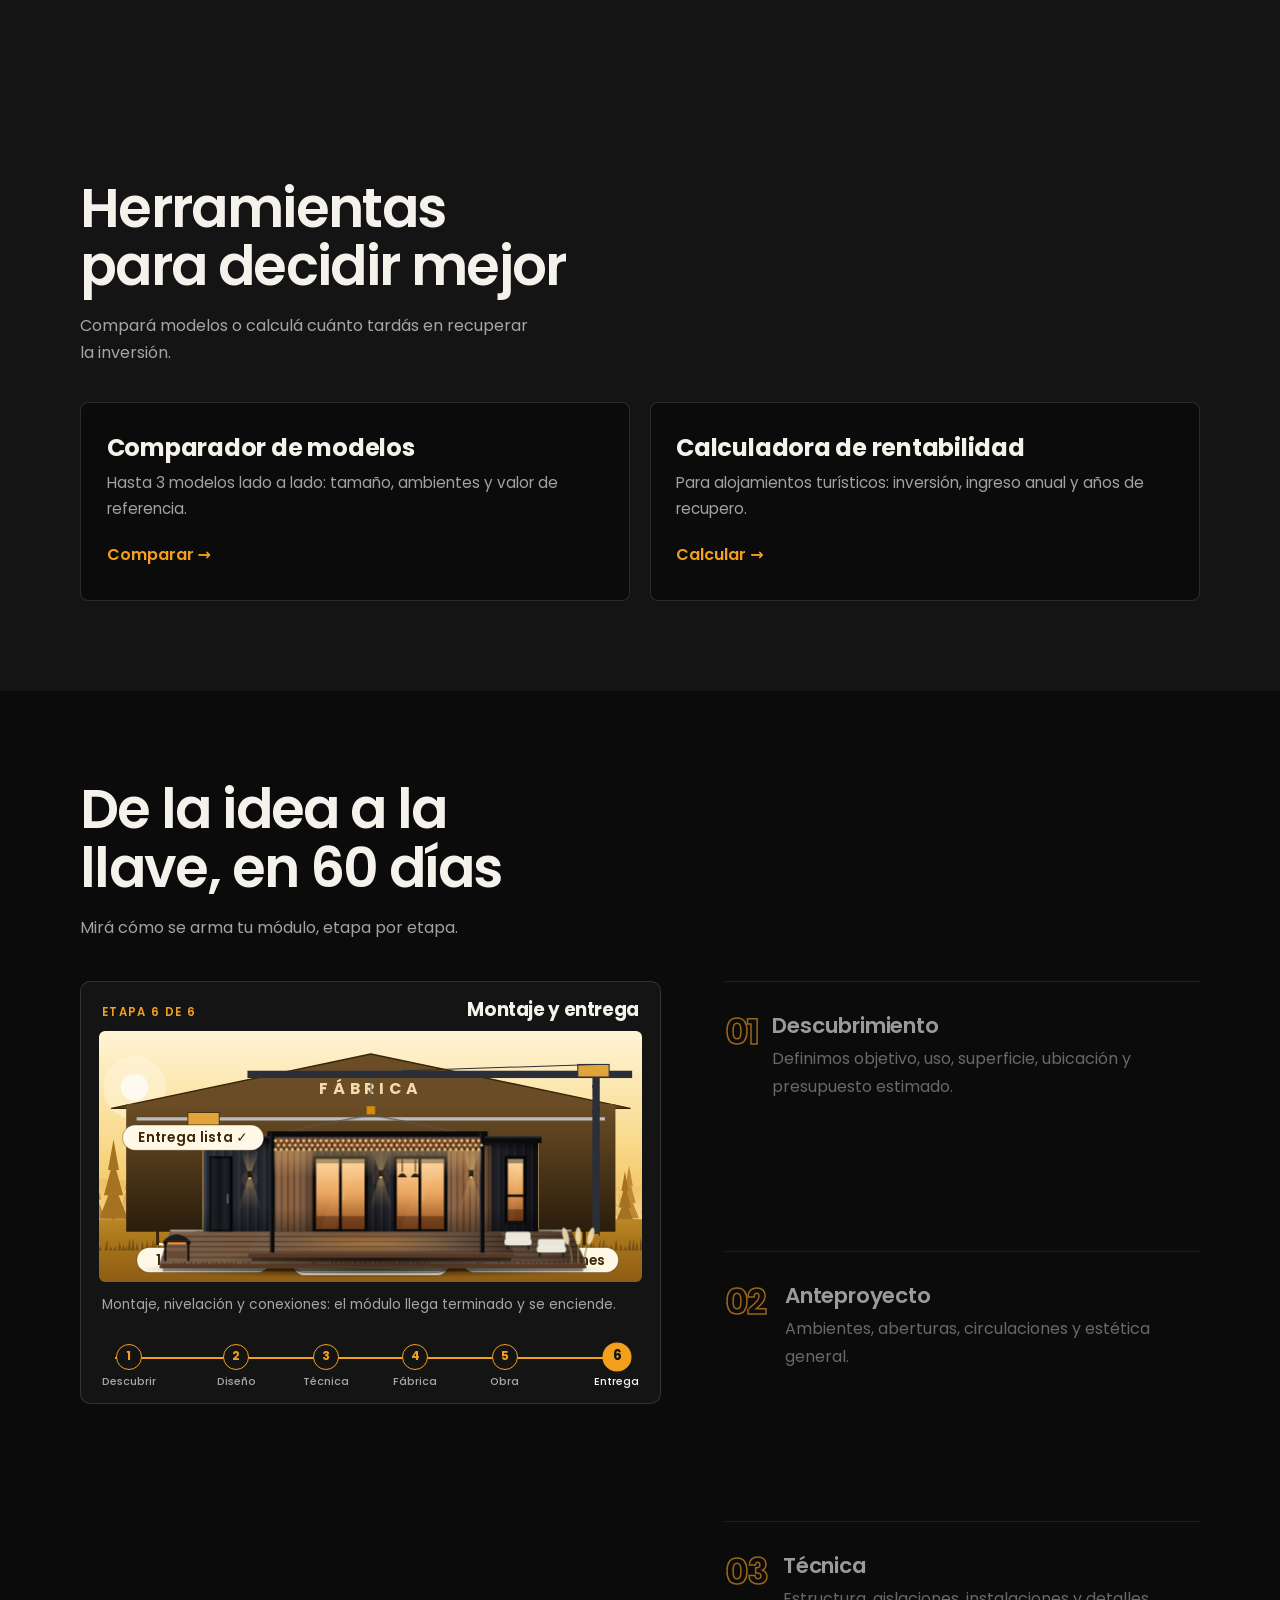
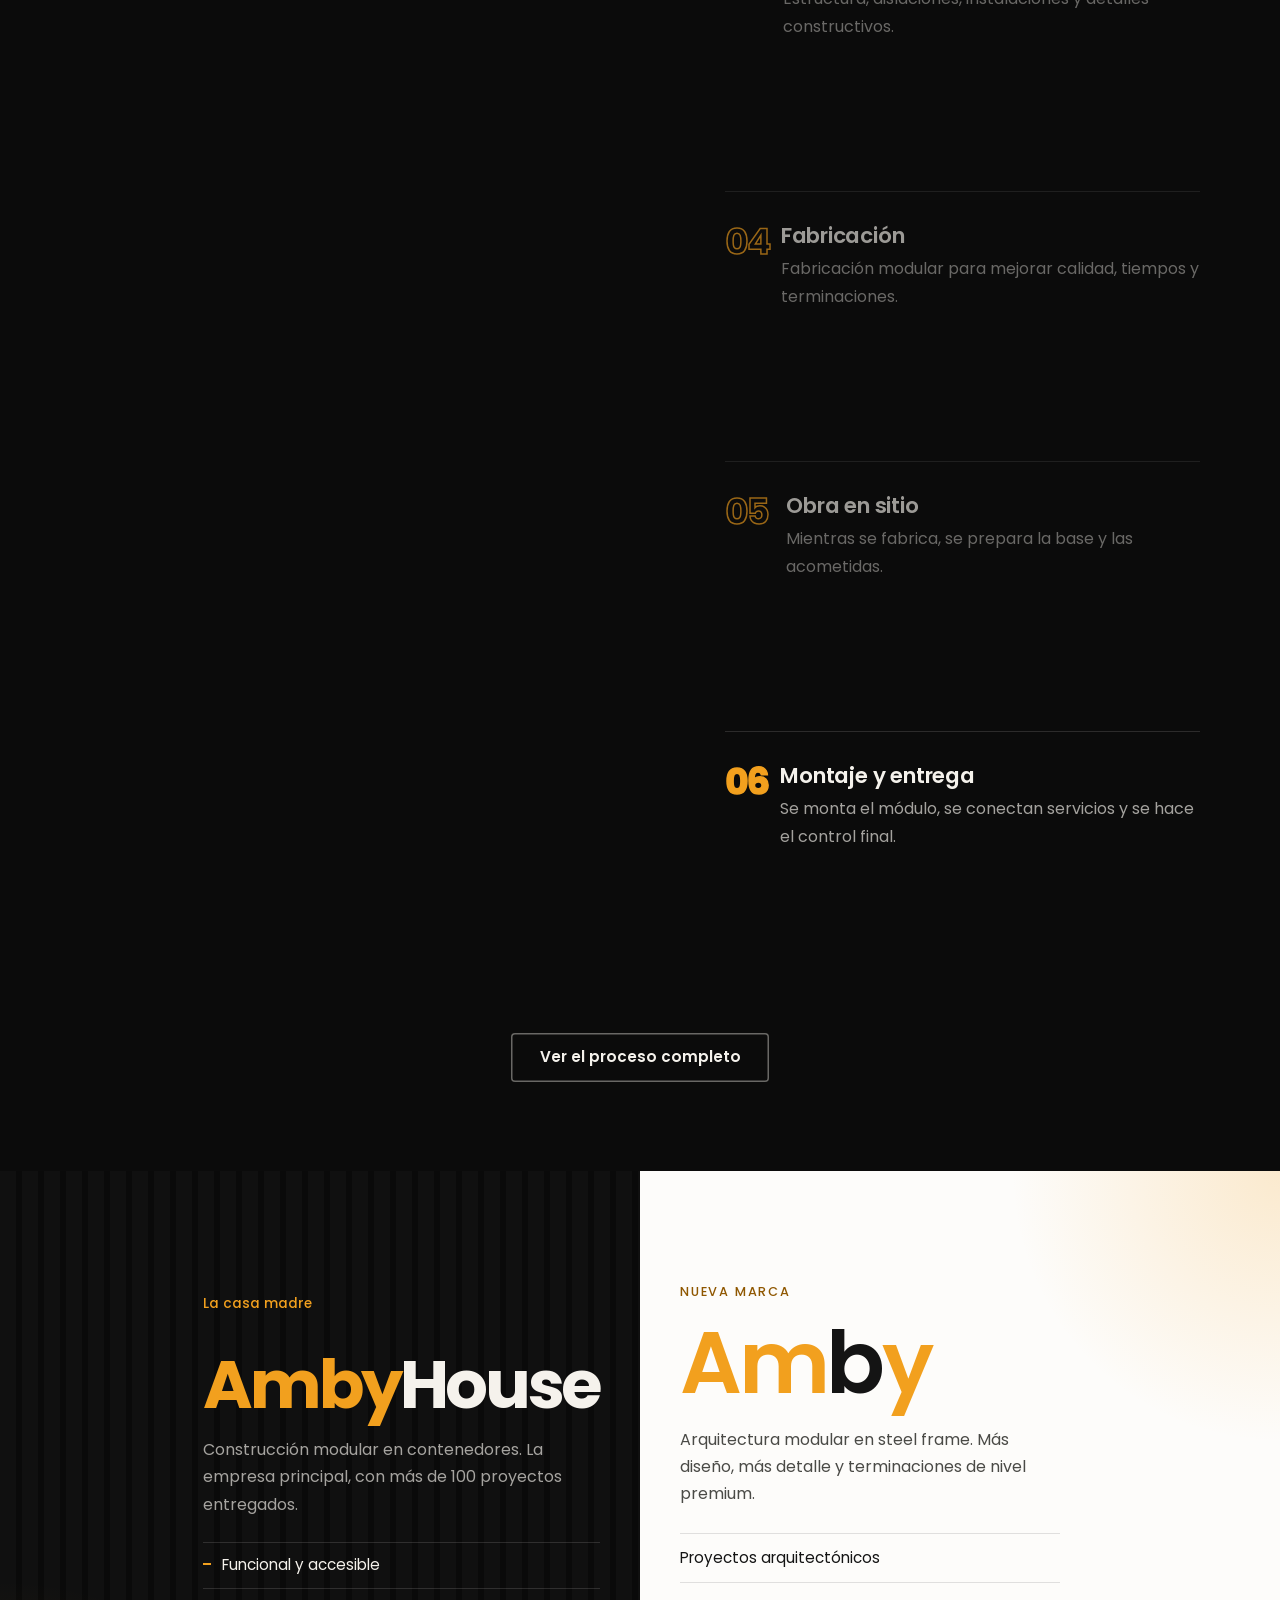
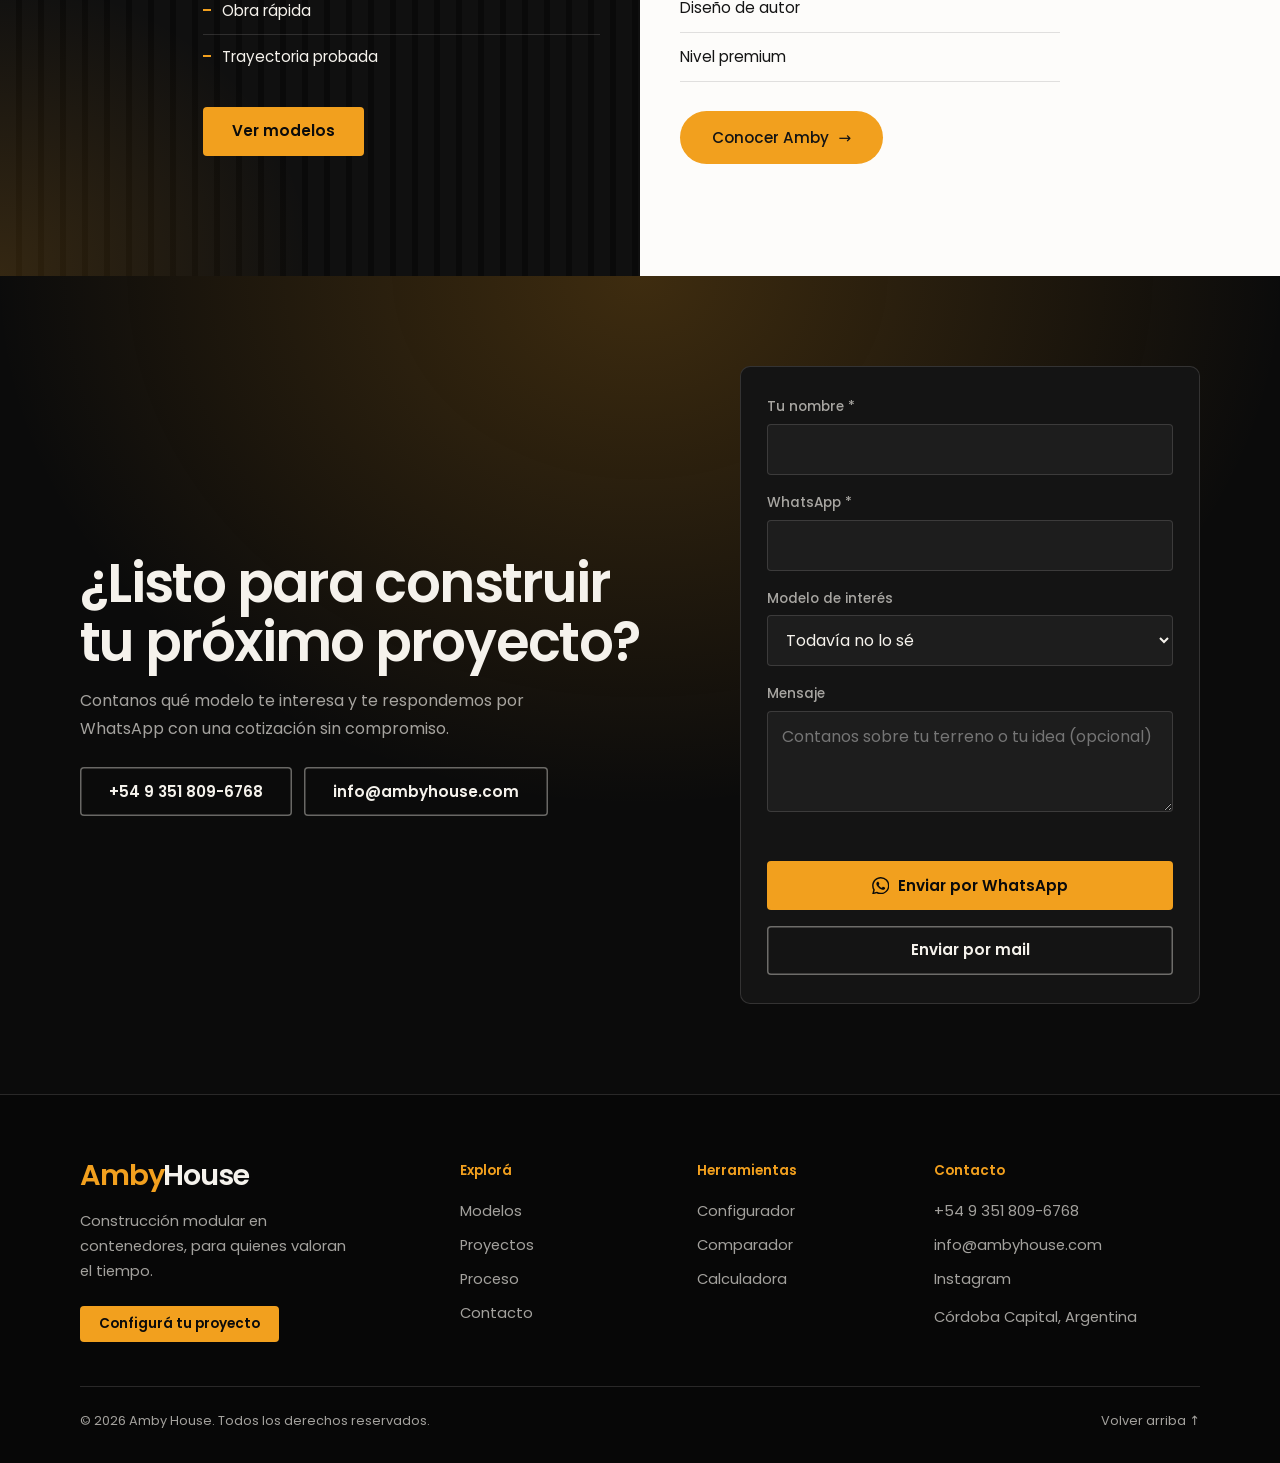
==== commit a45aa346: "update" ====
--- a/index.html
+++ b/index.html
@@ -2,33 +2,37 @@
 <html lang="es-AR"><head><meta charset="utf-8"><script>try{var d=document.documentElement;if(!sessionStorage.getItem("ah_i")&&!navigator.webdriver&&!/bot|crawl|spider|lighthouse|pagespeed|gtmetrix|headless/i.test(navigator.userAgent)&&!matchMedia("(prefers-reduced-motion:reduce)").matches){sessionStorage.setItem("ah_i","1");d.className+=" i1p"}}catch(e){}</script>
 <meta name="viewport" content="width=device-width,initial-scale=1,viewport-fit=cover"><meta name="robots" content="noindex, nofollow">
 <title>Amby House | Construcción modular en contenedores</title>
-<meta name="description" content="Casas modulares en contenedores, de 15 a 90 m². Planificación a entrega en 60 a 90 días, precio cerrado y fabricación industrial en Córdoba.">
+<meta name="description" content="Casas modulares en contenedores, de 15 a 90 m². Del proyecto a la entrega en 60 días, precio cerrado y fabricación industrial en Córdoba.">
 <meta property="og:type" content="website"><meta property="og:locale" content="es_AR"><meta property="og:site_name" content="Amby House"><meta property="og:title" content="Amby House | Construcción modular en contenedores"><meta property="og:description" content="Casas modulares en contenedores, de 15 a 90 m². Fabricación industrial en Córdoba y precio cerrado."><meta name="twitter:card" content="summary_large_image"><meta property="og:image" content="og-image.jpg"><meta property="og:image:type" content="image/jpeg"><meta property="og:image:width" content="1200"><meta property="og:image:height" content="630"><meta property="og:image:alt" content="Casa modular Amby House con las sierras de Córdoba al fondo"><meta name="twitter:image" content="og-image.jpg">
 <script type="application/ld+json">{"@context":"https://schema.org","@type":"HomeAndConstructionBusiness","name":"Amby House","description":"Construcción modular en contenedores, de 15 a 90 m², fabricada en Córdoba.","telephone":"+5493518096768","email":"info@ambyhouse.com","address":{"@type":"PostalAddress","addressLocality":"Córdoba","addressCountry":"AR"}}</script>
 <meta name="theme-color" content="#0B0B0B">
 <link rel="icon" href="favicon.svg" type="image/svg+xml"><link rel="icon" href="favicon.ico" sizes="48x48"><link rel="apple-touch-icon" href="apple-touch-icon.png"><link rel="manifest" href="manifest.webmanifest">
 <link rel="preload" href="fonts/poppins-400.woff" as="font" type="font/woff" crossorigin>
 <link rel="preload" href="fonts/poppins-600.woff" as="font" type="font/woff" crossorigin>
+<link rel="preload" href="img/c15.webp" as="image" type="image/webp" fetchpriority="high">
 <link rel="stylesheet" href="css/styles.css">
 <noscript><style>.rv{opacity:1!important;transform:none!important}</style></noscript>
 </head><body data-p="home">
 <a class="skip" href="#modelos">Saltar a los modelos</a>
 <div id="hd"><!--pr:hd--><header class="top"><div class="wrap"><a class="brand" href="index.html" aria-label="Amby House">Amby<b>House</b></a><button class="burger" aria-expanded="false" aria-controls="menu" aria-label="Abrir menú"><i></i><i></i></button><nav id="menu" aria-label="Principal"><a href="index.html#modelos">Modelos</a><a href="proyectos.html">Proyectos</a><a href="proceso.html">Proceso</a><a href="index.html#herramientas">Herramientas</a><a href="index.html#amby">Amby</a><a href="index.html#contacto">Contacto</a><a class="btn s" href="configurador.html">Configurá tu proyecto</a></nav></div></header><!--/pr:hd--></div>
 <main>
-<section class="hero" id="inicio"><div class="sky"></div>
+<section class="hero" id="inicio">
 <div class="hbox wrap"><div class="ht"><p class="eye">Construcción modular en contenedores</p><h1>Construí tu proyecto en 60 días.</h1></div><div class="acts"><a class="btn" data-ev="hero-configurar" href="configurador.html">Configurá tu proyecto</a><a class="btn g" data-ev="hero-modelos" href="#modelos">Ver modelos</a></div></div>
-<div class="hscene" id="hsv"></div>
+<div class="hscene" id="hsv"><div class="hbg" id="hbg"><picture class="hp on" data-k="0"><img src="img/c15.webp" alt="Módulo C15 de 15 m² con pérgola y deck" width="800" height="622" fetchpriority="high" decoding="async"></picture><div class="hshade"></div></div></div>
 <div class="hctl wrap" id="hc"><div class="hread"><strong id="hn" aria-live="polite"></strong><a class="hcfg" data-ev="hero-ficha" id="hl" href="modelo-c15.html">Ver ficha de este modelo →</a><small id="hm"></small></div><div class="hpw" id="hw"><div class="hpills" id="hp" role="group" aria-label="Elegí un modelo"></div></div></div></section>
 <div class="sband"><ul class="stats wrap"><li><strong>60</strong>días promedio de construcción</li><li><strong>100+</strong>proyectos entregados</li><li><strong>35.000+</strong>m² construidos en 2025</li><li><strong>0%</strong>sobrecostos en proyectos cerrados</li></ul></div>
-<div class="mq" aria-hidden="true"><div><span>Entrega en 60 a 90 días</span><span>Precio cerrado</span><span>Fabricación industrial</span><span>Llave en mano</span><span>Módulos de 15 a 90 m²</span><span>Entrega en 60 a 90 días</span><span>Precio cerrado</span><span>Fabricación industrial</span><span>Llave en mano</span><span>Módulos de 15 a 90 m²</span></div></div>
-<section class="sec" id="porque"><div class="wrap">
-<h2 class="rv">Por qué construcción modular</h2>
-<div class="why">
-<article class="rv"><h3>Se arma mientras preparás el terreno</h3><p>Se construye en fábrica mientras preparás el terreno. Hasta 50% menos de tiempo que la obra tradicional.</p></article>
-<article class="rv"><h3>El precio que ves es el precio</h3><p>Precio cerrado desde el primer día, sin extras ocultos ni sorpresas de obra.</p></article>
-<article class="rv"><h3>Uno, o diez iguales</h3><p>Probaste el sistema con un proyecto: replicalo cuantas veces quieras con la misma calidad.</p></article>
-<article class="rv"><h3>Gasta menos, vale más</h3><p>Ahorro energético de hasta 40%. Proyectos eficientes que se venden y se alquilan mejor.</p></article>
-</div></div></section>
+<div class="mq" aria-hidden="true"><div><span>Entrega en 60 días</span><span>Precio cerrado</span><span>Fabricación industrial</span><span>Llave en mano</span><span>Módulos de 15 a 90 m²</span><span>Entrega en 60 días</span><span>Precio cerrado</span><span>Fabricación industrial</span><span>Llave en mano</span><span>Módulos de 15 a 90 m²</span></div></div>
+<section class="sec" id="porque"><div class="wrap pq">
+<div class="pq-im rv"><img src="img/c36.webp" alt="Módulo C36 al atardecer, con pérgola y deck" width="800" height="622" loading="lazy" decoding="async"><div class="pq-cap"><strong>Se fabrica en Córdoba, se monta en tu terreno</strong><span>Mientras se construye el módulo, se prepara la base.</span></div></div>
+<div class="pq-tx"><p class="eye rv">Construcción modular</p><h2 class="rv">Por qué construcción modular</h2><p class="lead rv">Menos tiempo, un precio que no cambia y un resultado que se repite igual de bien en cada módulo.</p>
+<ul class="pq-l">
+<li class="rv"><b><span class="k">Hasta</span>50%<small>menos de tiempo</small></b><div><h3>Se arma mientras preparás el terreno</h3><p>Se construye en fábrica mientras preparás el terreno. Hasta 50% menos de tiempo que la obra tradicional.</p></div></li>
+<li class="rv"><b><span class="k">Precio cerrado</span>0%<small>sobrecostos</small></b><div><h3>El precio que ves es el precio</h3><p>Precio cerrado desde el primer día, sin extras ocultos ni sorpresas de obra.</p></div></li>
+<li class="rv"><b><span class="k">Replicable</span>×10<small>mismo estándar</small></b><div><h3>Uno, o diez iguales</h3><p>Probaste el sistema con un proyecto: replicalo cuantas veces quieras con la misma calidad.</p></div></li>
+<li class="rv"><b><span class="k">Hasta</span>40%<small>ahorro energético</small></b><div><h3>Gasta menos, vale más</h3><p>Proyectos eficientes que se venden y se alquilan mejor.</p></div></li>
+</ul>
+<div class="acts rv"><a class="btn g" href="proceso.html">Ver cómo es el proceso</a><a class="btn" href="configurador.html">Configurá tu proyecto</a></div></div>
+</div></section>
 <section class="sec alt" id="modelos"><div class="wrap">
 <h2 class="rv">Modelos</h2><p class="lead rv">Siete módulos de 15 a 90 m², dibujados a la misma escala. Recorrelos y elegí el tuyo.</p></div>
 <div class="rec" id="rec"><div class="rec-sc" tabindex="-1"></div><button class="rec-b l" aria-label="Módulo anterior" hidden>‹</button><button class="rec-b r" aria-label="Módulo siguiente">›</button></div>
@@ -37,7 +41,7 @@
 </div></section>
 <section class="sec alt" id="herramientas"><div class="wrap"><h2 class="rv">Herramientas para decidir mejor</h2><p class="lead rv">Compará modelos o calculá cuánto tardás en recuperar la inversión.</p>
 <div class="tools"><a class="tool rv" href="comparar.html"><h3>Comparador de modelos</h3><p>Hasta 3 modelos lado a lado: tamaño, ambientes y valor de referencia.</p><span>Comparar →</span></a><a class="tool rv" href="calculadora.html"><h3>Calculadora de rentabilidad</h3><p>Para alojamientos turísticos: inversión, ingreso anual y años de recupero.</p><span>Calcular →</span></a></div></div></section>
-<section class="sec" id="proceso"><div class="wrap"><h2 class="rv">De la idea a la llave, en 60 a 90 días</h2><p class="lead rv">Mirá cómo se arma tu módulo, etapa por etapa.</p>
+<section class="sec" id="proceso"><div class="wrap"><h2 class="rv">De la idea a la llave, en 60 días</h2><p class="lead rv">Mirá cómo se arma tu módulo, etapa por etapa.</p>
 <div class="scn" id="scn"><div class="stage"></div><ol class="sl"></ol></div>
 <div class="acts rv ctr" style="margin-top:2rem"><a class="btn g" href="proceso.html">Ver el proceso completo</a></div></div></section>
 <section class="split" id="amby" aria-label="Amby House y Amby">
--- a/css/styles.css
+++ b/css/styles.css
@@ -396,3 +396,194 @@
 .sc .gl,.sc .lm,.sc .lh{animation:none!important;opacity:0;transition:opacity 1.2s}
 .sc.lit .gl,.sc.lit .lm,.sc.lit .lh{opacity:1}
 .stage .hs{border-radius:6px}
+
+
+/* ===== hero v4: fotos de los modelos a pantalla completa ===== */
+.hbg{position:absolute;inset:0;z-index:-2;overflow:hidden;background:#0c0a09}
+.hp{position:absolute;inset:0;opacity:0;transition:opacity 1.2s ease}.hp.on{opacity:1}
+.hp img{width:100%;height:100%;object-fit:cover;object-position:50% 34%;display:block;transform:scale(1.07)}
+.hp.on img{animation:hkb 9s ease-out both}
+@keyframes hkb{from{transform:scale(1.07)}to{transform:scale(1)}}
+.hshade{position:absolute;inset:0;pointer-events:none;background:linear-gradient(180deg,rgba(11,11,11,.7) 0,rgba(11,11,11,.3) 24%,rgba(11,11,11,0) 44%,rgba(11,11,11,.38) 70%,rgba(11,11,11,.92) 92%,#0b0b0b 100%),linear-gradient(90deg,rgba(11,11,11,.38),transparent 52%)}
+@media(min-width:701px){.hscene{position:static}}
+.hero h1,.hero .eye,.hread strong,.hread small{text-shadow:0 2px 18px rgba(0,0,0,.55)}
+.hrow{display:flex;align-items:center;gap:.6rem}.hrow .hpw{flex:1 1 0;min-width:0}
+.hpz{flex:none;width:2.6rem;height:2.6rem;display:grid;place-items:center;border-radius:50%;border:1.5px solid var(--ln);background:rgba(245,242,236,.06);color:var(--w);cursor:pointer;backdrop-filter:blur(6px);transition:border-color .3s,background .3s}
+.hpz:hover{border-color:var(--o)}.hpz .pl{display:none}.hpz.is .pp{display:none}.hpz.is .pl{display:block}
+.hpills button{background:rgba(11,11,11,.5);backdrop-filter:blur(8px)}.hpills button[aria-pressed=true]{background:rgba(242,160,30,.2)}
+html.i1p .hscene{transform:none}html.i1p .hbg{transform:scale(1.07);transform-origin:50% 60%}html.i1p.go .hbg{transform:none;transition:transform 2.8s var(--e)}
+@media(max-width:700px){.hbg{-webkit-mask-image:linear-gradient(180deg,transparent,#000 30%,#000 74%,transparent);mask-image:linear-gradient(180deg,transparent,#000 30%,#000 74%,transparent)}.hshade{display:none}.hscene{height:42vh;height:42dvh}.hp img{object-position:50% 50%}.hpz{width:2.4rem;height:2.4rem}}
+@media(prefers-reduced-motion:reduce){.hp{transition:none}.hp img,.hp.on img{animation:none;transform:none}}
+
+
+/* ===== ficha de modelo v2 ===== */
+.fs{display:grid;grid-template-columns:repeat(auto-fit,minmax(150px,1fr));gap:1px;background:var(--ln);border:1px solid var(--ln);border-radius:10px;overflow:hidden;margin-bottom:2.2rem}
+.st{background:var(--k2);padding:1.4rem 1.3rem;display:grid;gap:.45rem;align-content:end}
+.st b{font-size:clamp(2.1rem,4.4vw,2.9rem);line-height:1;letter-spacing:-.04em;color:var(--o);font-weight:700}
+.st b small{font-size:.85rem;font-weight:500;letter-spacing:0;color:var(--m);margin-left:.35rem}
+.st span{font-size:.85rem;color:var(--m)}
+.fd h3{font-size:.76rem;letter-spacing:.09em;text-transform:uppercase;color:var(--m);font-weight:600;margin:0 0 .9rem}
+.ck{list-style:none;padding:0;margin:0 0 1.9rem;display:grid;grid-template-columns:repeat(2,minmax(0,1fr));gap:.75rem 1.2rem}
+.ck li{position:relative;padding-left:1.7rem;font-size:.95rem;line-height:1.4}
+.ck li::before{content:"";position:absolute;left:.1rem;top:.32em;width:.42rem;height:.78rem;border:solid var(--o);border-width:0 2px 2px 0;transform:rotate(40deg)}
+.ua{font-size:1.05rem;font-weight:600;margin:0 0 1.9rem}.fd .ua:last-child{margin-bottom:0}
+.lns{display:grid;grid-template-columns:repeat(2,minmax(0,1fr));gap:1rem}
+.lc{border:1px solid var(--ln);border-radius:10px;padding:1.5rem;background:var(--k2);display:grid;gap:.45rem;align-content:start}
+.lc.dx{border-color:rgba(242,160,30,.55)}
+.lc span{color:var(--o);font-weight:600;font-size:.85rem}
+.lc strong{font-size:clamp(1.5rem,3.2vw,1.9rem);letter-spacing:-.03em;line-height:1.1}.lc strong small{font-size:.8rem;font-weight:400;color:var(--m);letter-spacing:0}
+.lc p{margin:0;color:var(--m);font-size:.92rem}
+#md .note{margin-top:1.1rem}
+.cta2{display:flex;justify-content:space-between;align-items:center;gap:1.4rem 2rem;flex-wrap:wrap;margin-top:3rem;padding:1.9rem;border:1px solid var(--ln);border-radius:10px;background:linear-gradient(90deg,rgba(242,160,30,.14),rgba(242,160,30,.02))}
+.cta2 strong{display:block;font-size:1.35rem;letter-spacing:-.02em;margin-bottom:.2rem}.cta2 span{color:var(--m);font-size:.92rem}
+@media(max-width:600px){.ck,.lns{grid-template-columns:minmax(0,1fr)}.cta2{padding:1.4rem}.cta2 .acts{width:100%}.cta2 .btn{flex:1 1 100%}.st{padding:1.1rem}}
+
+/* fix: la pausa (botón, hover, pestaña oculta) no frenaba la barra porque la regla .on pisaba play-state */
+.hpills.on.ps button[aria-pressed=true] i,.hpills.on.off button[aria-pressed=true] i{animation-play-state:paused}
+
+
+/* ===== sección "Por qué construcción modular" v2 ===== */
+.pq{display:grid;grid-template-columns:minmax(0,.9fr) minmax(0,1.1fr);gap:clamp(2rem,5vw,5rem);align-items:center}
+.pq-im{position:relative;border-radius:12px;overflow:hidden;aspect-ratio:4/5;background:var(--k2);border:1px solid var(--ln)}
+.pq-im img{width:100%;height:100%;object-fit:cover;object-position:48% 50%;display:block}
+.pq-im::after{content:"";position:absolute;inset:0;pointer-events:none;background:linear-gradient(180deg,transparent 52%,rgba(11,11,11,.9))}
+.pq-cap{position:absolute;left:0;right:0;bottom:0;z-index:1;padding:1.5rem;display:grid;gap:.25rem}.pq-cap strong{font-size:1.1rem;line-height:1.25;letter-spacing:-.01em}.pq-cap span{font-size:.88rem;color:var(--m)}
+.pq-tx h2{margin-bottom:1rem}.pq-tx .lead{margin-bottom:2rem;max-width:34rem}
+.pq-l{list-style:none;padding:0;margin:0 0 2.2rem;border-top:1px solid var(--ln)}
+.pq-l li{display:grid;grid-template-columns:8.8rem minmax(0,1fr);gap:1.5rem;align-items:center;padding:1.5rem 0;border-bottom:1px solid var(--ln)}
+.pq-l b{display:grid;font-size:clamp(2.1rem,4vw,2.8rem);line-height:1;letter-spacing:-.04em;color:var(--o);font-weight:700}
+.pq-l b .k{font-size:.68rem;letter-spacing:.09em;text-transform:uppercase;color:var(--m);font-weight:600;margin-bottom:.45rem}
+.pq-l b small{font-size:.8rem;font-weight:500;letter-spacing:0;color:var(--m);margin-top:.45rem}
+.pq-l h3{font-size:1.12rem;margin:0 0 .35rem;letter-spacing:-.01em}.pq-l p{margin:0;color:var(--m);font-size:.93rem;line-height:1.55}
+.pq-tx .acts{display:flex;gap:.7rem;flex-wrap:wrap}
+@media(max-width:860px){.pq{grid-template-columns:minmax(0,1fr);gap:2.2rem}.pq-im{aspect-ratio:16/10}.pq-im img{object-position:50% 45%}}
+@media(max-width:520px){.pq-l li{grid-template-columns:6.3rem minmax(0,1fr);gap:1rem;padding:1.25rem 0}.pq-tx .acts .btn{flex:1 1 100%}.pq-cap{padding:1.1rem}}
+@media(min-width:861px){.pq{align-items:stretch}.pq-im{aspect-ratio:auto;min-height:30rem}.pq-im img{position:absolute;inset:0}}
+@media(max-width:860px){.pq-im{aspect-ratio:4/3}}
+@media(max-width:520px){.pq-cap span{display:none}}
+
+
+/* ===================================================================
+   PULIDO v5 — computadora + anclas en celular
+   =================================================================== */
+
+/* --- 1) Anclas (#modelos, #herramientas...): el título queda justo debajo del navbar ---
+   El navbar mide 72px y html tiene scroll-padding-top:76px. Antes, además, se sumaba todo el
+   padding superior de la sección (hasta 8rem) y quedaba un hueco enorme. Ahora el margen de
+   scroll descuenta ese padding y deja ~1.25rem de aire entre navbar y título. */
+.sec{--sp:clamp(4rem,7vw,6.5rem);padding-block:var(--sp)}
+@media(max-width:700px){.sec{--sp:4.5rem}}
+.sec[id]{scroll-margin-top:calc(1.25rem - var(--sp))}
+.split[id]{scroll-margin-top:-4px}
+h2[id],h3[id]{scroll-margin-top:1rem}
+
+/* --- 2) Títulos sin palabras sueltas (“Qué necesitamos de / vos”) --- */
+h1,h2,h3{text-wrap:balance}
+h2{max-width:22ch}
+.lead,.sub,.rdp-t .lead{text-wrap:pretty}
+
+/* --- 3) Fotos: no se corta la etiqueta que viene dentro de cada render --- */
+.mod .im,.opt img,.side img,.rdp-im,.main{aspect-ratio:3/2}
+.mod img,.opt img,.side img,.rdp-im img,.main img,.thumbs img,.pd>div>img{object-position:50% 12%}
+.thumbs button{width:96px}.thumbs img{aspect-ratio:3/2}
+.pd>div>img{aspect-ratio:16/10}
+
+/* --- 4) “Por qué construcción modular”: foto completa, sin recortar a lo flaco --- */
+@media(min-width:861px){
+ .pq{grid-template-columns:minmax(0,1fr) minmax(0,1.05fr);align-items:start}
+ .pq-im{aspect-ratio:5/4;min-height:0;align-self:start;position:sticky;top:96px}
+ .pq-im img{object-position:50% 30%}
+}
+
+/* --- 6) Modelos (home): detalle del modelo elegido más armado --- */
+@media(min-width:721px){
+ .rdp-i{grid-template-columns:minmax(0,500px) minmax(0,1fr);background:var(--k);border:1px solid var(--ln);border-radius:14px;padding:clamp(1rem,2vw,1.5rem)}
+ .rdp-t{padding-right:clamp(0rem,1.5vw,1.5rem)}
+}
+
+/* --- 7) Proceso (escena): dibujo más grande y menos aire muerto entre etapas --- */
+@media(min-width:861px){
+ .scn{grid-template-columns:minmax(0,1.1fr) minmax(0,.9fr);align-items:start}
+ .scn .stage{top:max(96px,calc(50vh - 190px))}
+ .sl li{min-height:30vh;padding:2rem 0}
+}
+
+/* --- 8) Proyectos: filas completas (8 = 4 + 4) y tarjetas parejas --- */
+.mods{grid-template-columns:repeat(auto-fill,minmax(min(100%,255px),1fr))}
+@media(min-width:861px){.mod .t{padding:1.2rem 1.2rem 1.4rem}.mod h3{font-size:1.3rem;line-height:1.15;letter-spacing:-.02em}.mod .m2 strong{font-size:1.05rem}}
+
+/* --- 9) Ficha del modelo: el esquema ocupa su lugar --- */
+.plano{place-content:normal;justify-items:center;align-content:center}
+.plano .hs{width:100%;max-width:460px}
+
+/* --- 10) Comparador y calculadora --- */
+.cmpt svg{width:100%;max-width:190px;height:auto}
+.kp{grid-template-columns:repeat(3,minmax(0,1fr))}
+.kp strong{overflow-wrap:anywhere}
+
+/* --- 11) Configurador en computadora --- */
+@media(min-width:861px){
+ body[data-p=cfg] .pg{padding-top:7rem}
+ body[data-p=cfg] .pg h1{font-size:clamp(2rem,3.6vw,3rem);max-width:24ch;margin-bottom:.6rem}
+ .opts:not(.sm):not(.two){grid-template-columns:repeat(3,minmax(0,1fr))}
+ .opts:not(.sm):not(.two)>.opt:last-child:nth-child(3n+1){grid-column:1/-1}
+}
+@media(max-width:860px){.split article{padding-block:3rem}}
+@media(min-width:861px){
+ .opts.sm:has(>.opt:nth-child(7):last-child){grid-template-columns:repeat(3,minmax(0,1fr))}
+ .opts.sm:has(>.opt:nth-child(7):last-child)>.opt:last-child{grid-column:1/-1}
+}
+
+/* ===== fondo de atardecer serrano para los dibujos de los módulos (selector de modelos, fichas y configurador) ===== */
+.rec{background:#171d40;border-block-color:rgba(255,255,255,.08)}
+.rec::before,.rec::after{display:none}
+.rl{fill:#fff;paint-order:stroke;stroke:rgba(8,10,4,.7);stroke-width:3px;stroke-linejoin:round}
+.rs{fill:#f6dca8;paint-order:stroke;stroke:rgba(8,10,4,.65);stroke-width:2.5px;stroke-linejoin:round}
+.rm.on .rl,.rm.on .rs,.rm:hover .rl,.rm:focus-visible .rl{fill:#ffb867}
+.rec-b{background:rgba(8,8,10,.8);border-color:rgba(255,255,255,.35)}
+.rec-b:hover{background:#000;border-color:var(--o)}
+.pv,.plano{background:linear-gradient(180deg,#3a3669 0%,#8a5273 40%,#ffbf78 80%,#3b4a22 81%,#121a0c 100%)}
+.pv{padding:0!important}.pv .hs{max-width:none;max-height:none}
+.pv .gl{animation:none}
+.plano{border:1px solid rgba(138,90,20,.4);color:#6b4a12}.plano span{color:#3a2606}.plano small{color:#6b4a12}
+.hs.bpv [stroke="#F2A01E"]{stroke:#8a5206}.hs.bpv text[fill="#F2A01E"]{fill:#7a4605}
+.hs.bpv rect[fill="rgba(242,160,30,.06)"]{fill:rgba(138,82,6,.1)}
+.hs.bpv [stroke="rgba(245,242,236,.22)"]{stroke:rgba(122,80,22,.55)}
+.hs.bpv ellipse{fill:rgba(90,55,10,.22)}
+
+/* ===== proceso: escena por etapas, encabezado y barra de etapas ===== */
+.scn .stage{padding:1.1rem 1.1rem 1rem}
+.stage .sh{display:flex;align-items:baseline;justify-content:space-between;gap:.8rem;padding:0 .2rem .7rem}
+.stage .sk{font:600 .72rem/1 var(--f);letter-spacing:.12em;text-transform:uppercase;color:var(--o)}
+.stage .sti{font:700 1.15rem/1.1 var(--f);letter-spacing:-.02em;color:var(--w)}
+.stage .sw{margin:.8rem .2rem .2rem;min-height:2.9em;font-size:.86rem;line-height:1.45;color:var(--m);text-align:left}
+.stage .sd{list-style:none;margin:.6rem .2rem 0;padding:0;display:flex;justify-content:space-between;position:relative;--pg:0}
+.stage .sd::before,.stage .sd::after{content:"";position:absolute;left:13px;right:13px;top:13px;height:2px;background:var(--ln)}
+.stage .sd::after{background:var(--o);right:13px;transform-origin:left;transform:scaleX(var(--pg));transition:transform .8s var(--e)}
+.stage .sd li{position:relative;z-index:1;flex:1 1 0;display:flex;justify-content:center}.stage .sd li:first-child{justify-content:flex-start}.stage .sd li:last-child{justify-content:flex-end}
+.stage .sd button{display:grid;justify-items:center;gap:.4rem;background:none;border:0;padding:0;cursor:pointer;color:var(--m);font:500 .68rem/1 var(--f)}
+.stage .sd i{width:26px;height:26px;border-radius:50%;display:grid;place-items:center;font:700 .74rem/1 var(--f);font-style:normal;background:var(--k2);border:1.5px solid var(--ln);color:var(--m);transition:background .4s,border-color .4s,color .4s,transform .4s var(--e)}
+.alt .stage .sd i{background:var(--k)}
+.stage .sd button.done i{border-color:var(--o);color:var(--o)}
+.stage .sd button.on i{background:var(--o);border-color:var(--o);color:#111;transform:scale(1.12)}
+.stage .sd button.on{color:var(--w)}
+.stage .sd button:focus-visible i{outline:2px solid var(--w);outline-offset:2px}
+@media(max-width:700px){.scn .stage{padding:.7rem .8rem .7rem}.stage .sh{padding-bottom:.45rem}.stage .sti{font-size:1rem}.stage .sw{font-size:.76rem;min-height:0;margin:.5rem .1rem .1rem;line-height:1.35}.stage .sd{margin-top:.5rem}.stage .sd button:not(.on) span{display:none}.stage .sd button.on span{position:absolute;top:30px;left:50%;transform:translateX(-50%);white-space:nowrap}.stage .sd{margin-bottom:.9rem}}
+.hs.sc .chip text{font:600 13px Poppins,system-ui,sans-serif}
+.hs.sc .sign{font:700 15px Poppins,system-ui,sans-serif;letter-spacing:.3em;fill:#f3dcab}
+.hs.sc .pulse{transform-box:fill-box;transform-origin:center;animation:ppulse 2s ease-out infinite}
+@keyframes ppulse{from{transform:scale(.5);opacity:1}to{transform:scale(1.8);opacity:0}}
+.hs.sc .bgf{transition:opacity .9s}.hs.sc.s4 .bgf{opacity:.3}
+.hs.sc .drop{transform:translateY(-40px)}
+.hs.sc.s6 .drop{animation:pdrop 2s cubic-bezier(.3,.7,.2,1) .35s both}
+@keyframes pdrop{from{transform:translateY(-40px)}to{transform:none}}
+.hs.sc .rev{transform-box:fill-box;transform-origin:left}
+.hs.sc.s4 .rev{animation:prev 4.6s cubic-bezier(.45,.1,.3,1) .3s both}
+@keyframes prev{from{transform:scaleX(0)}to{transform:scaleX(1)}}
+.hs.sc .tro{transform-box:view-box}
+.hs.sc.s4 .tro{animation:ptro 4.6s cubic-bezier(.45,.1,.3,1) .3s both}
+@keyframes ptro{from{transform:translateX(0)}to{transform:translateX(320px)}}
+.hs.sc .ph{opacity:.35}
+.hs.sc.s4 .ph{animation:pph .6s ease both}.hs.sc.s4 .ph1{animation-delay:.3s}.hs.sc.s4 .ph2{animation-delay:1.8s}.hs.sc.s4 .ph3{animation-delay:3.3s}
+@keyframes pph{from{opacity:.35}to{opacity:1}}
+@media(prefers-reduced-motion:reduce){.hs.sc .pulse,.hs.sc.s4 .rev,.hs.sc.s4 .tro,.hs.sc.s4 .ph,.hs.sc.s6 .drop{animation:none}.hs.sc .drop{transform:none}.hs.sc .ph{opacity:1}.hs.sc .tro{transform:translateX(320px)}}
